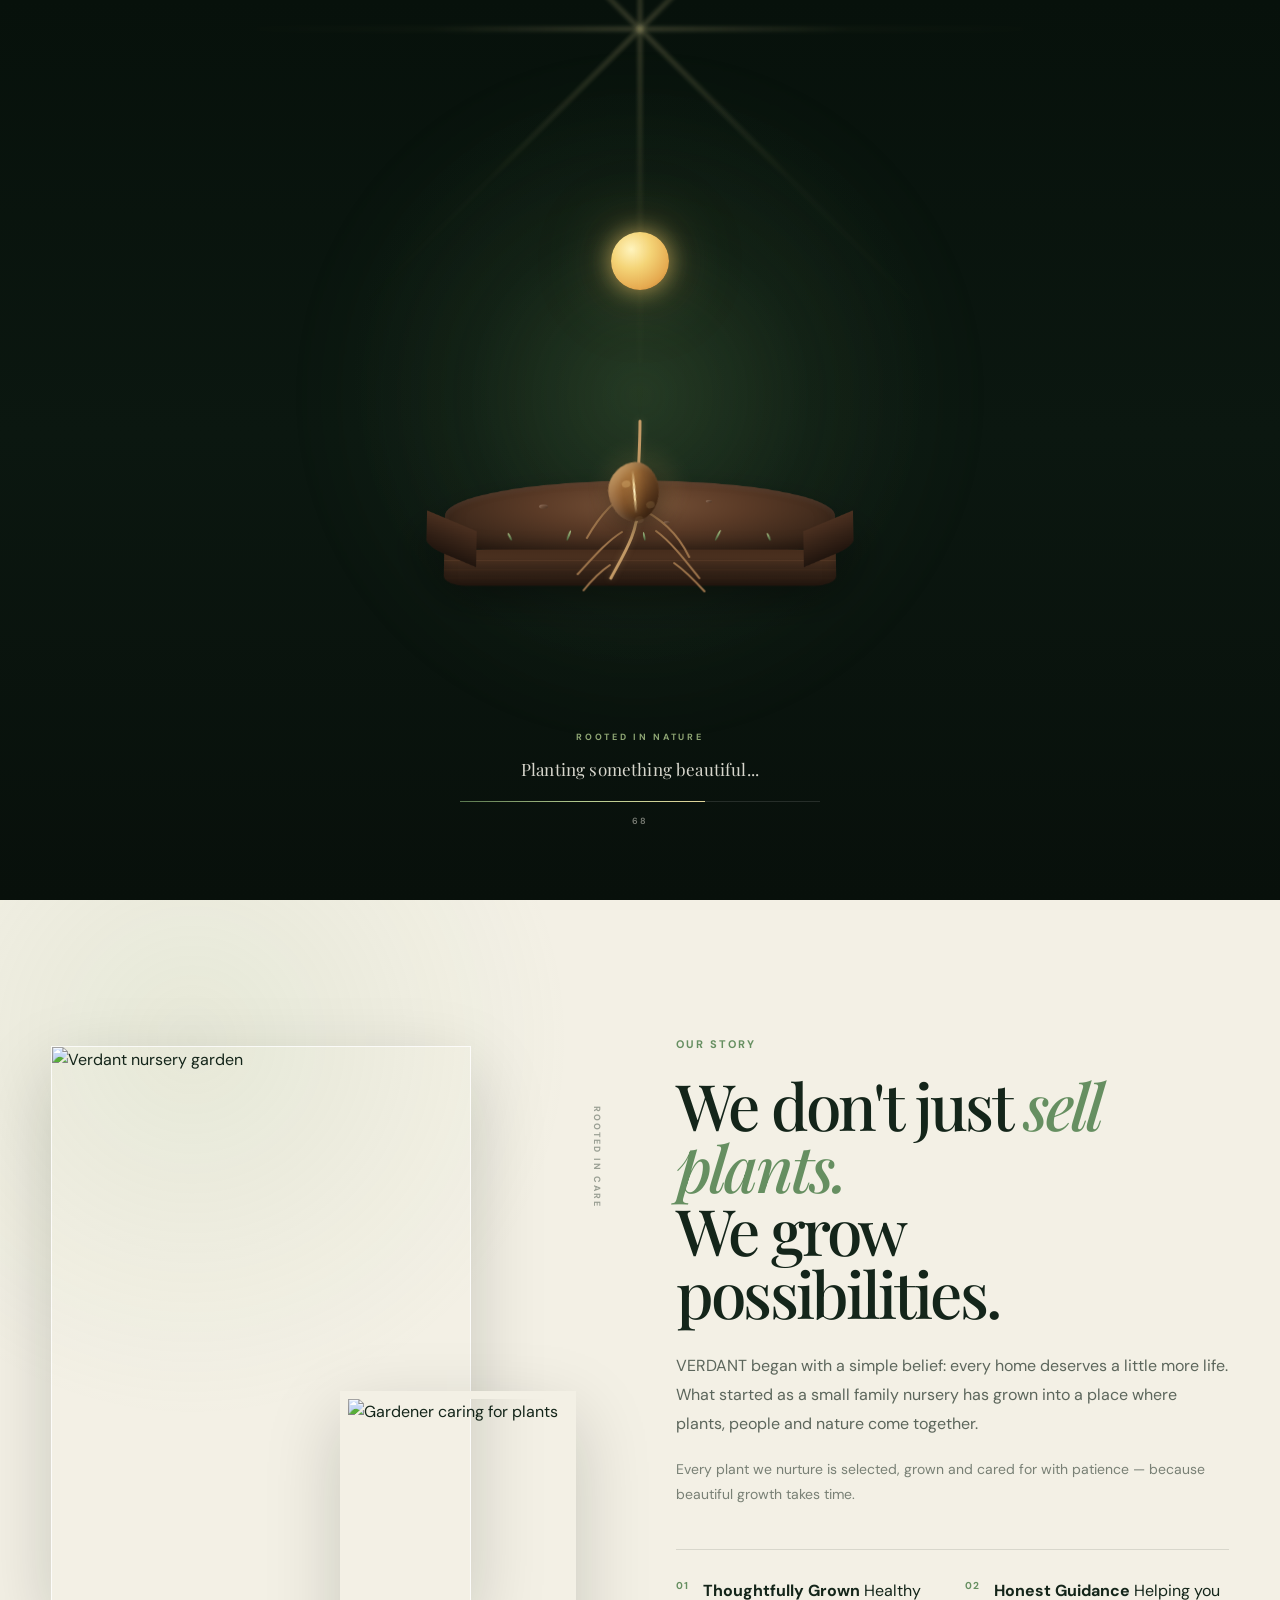
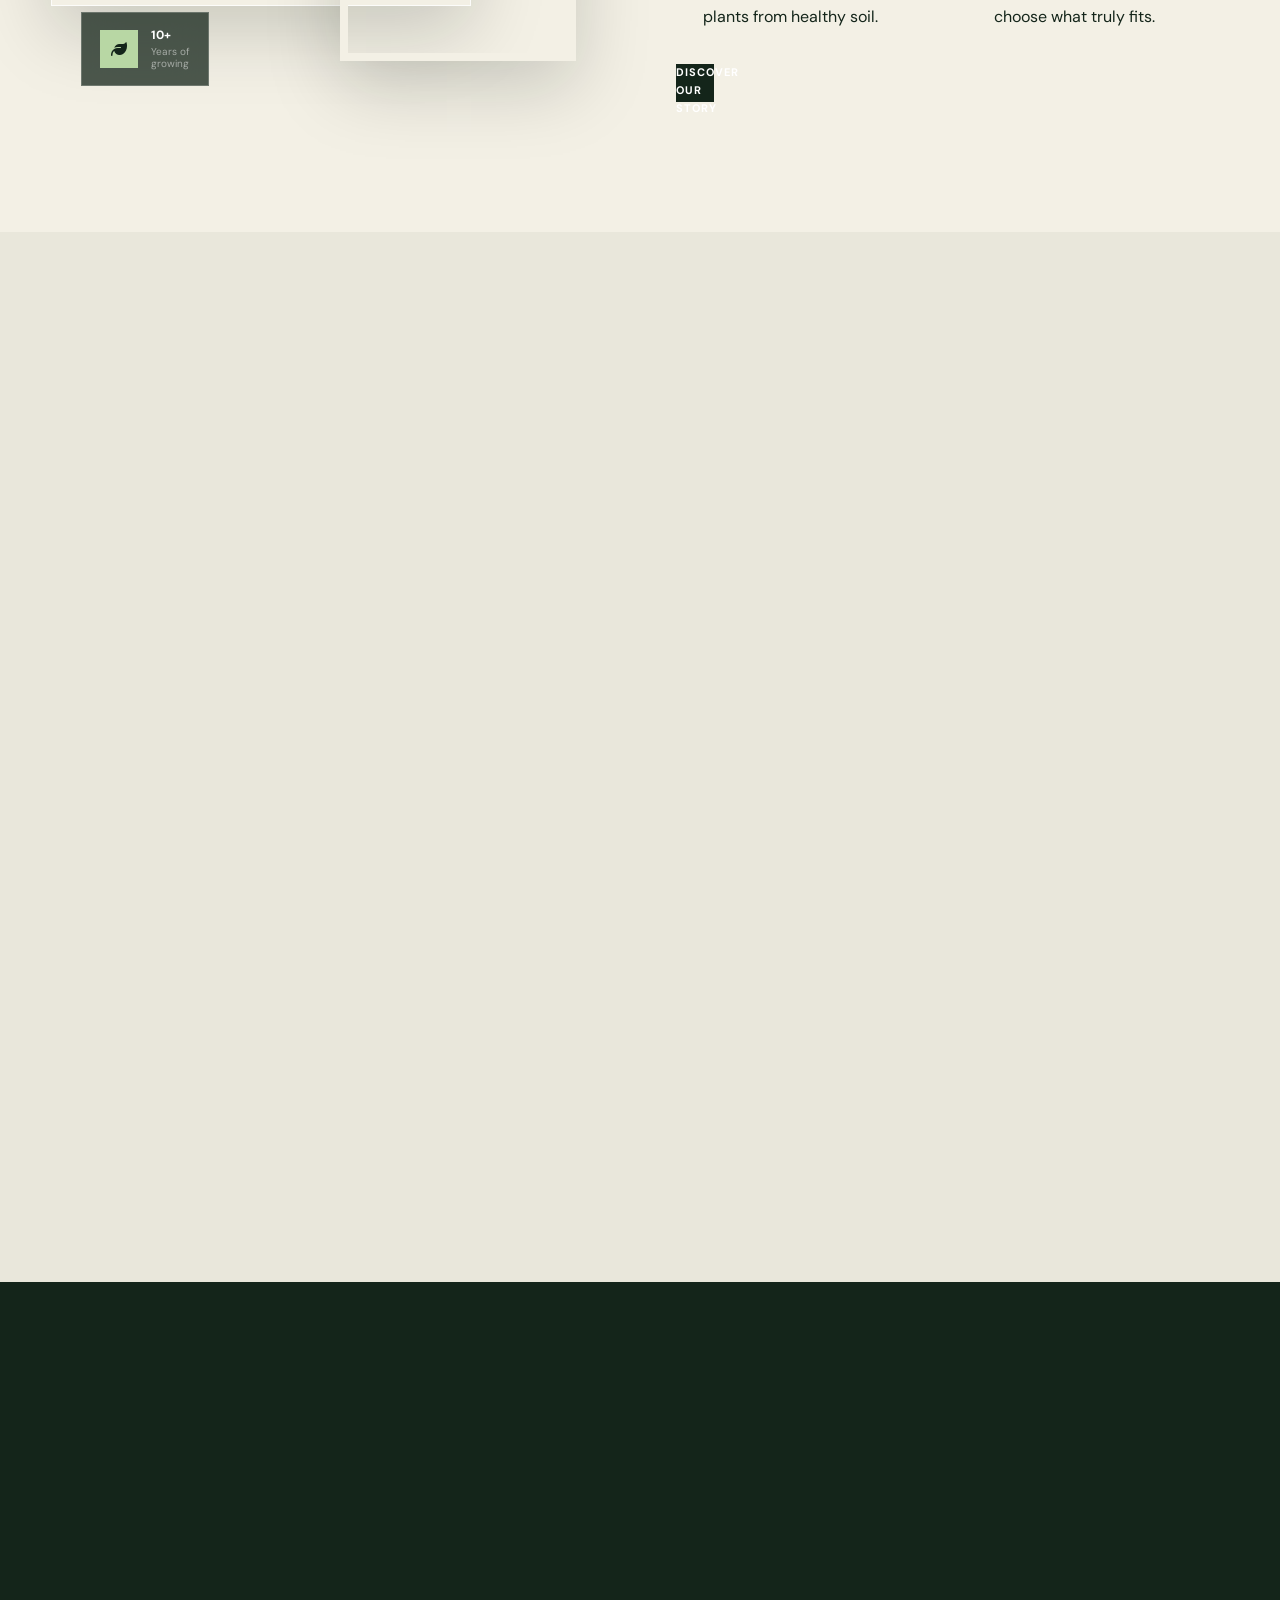
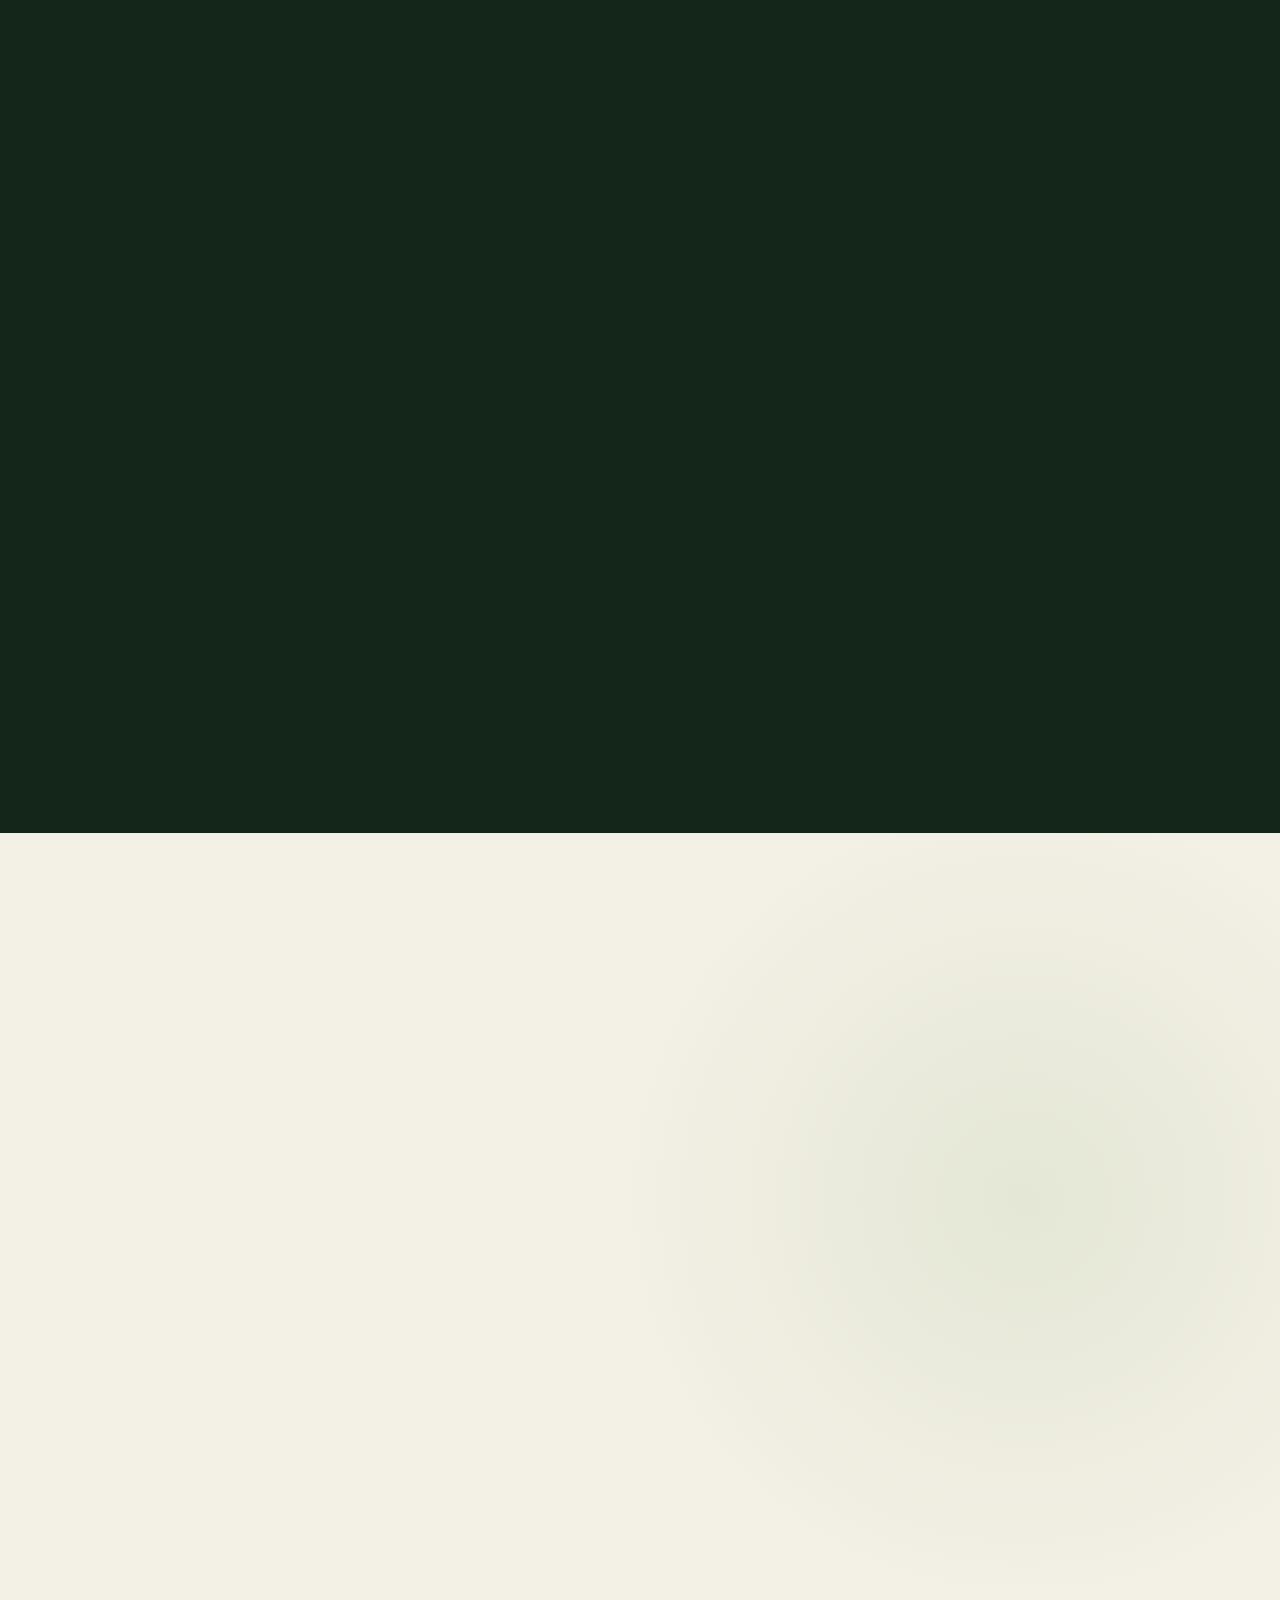
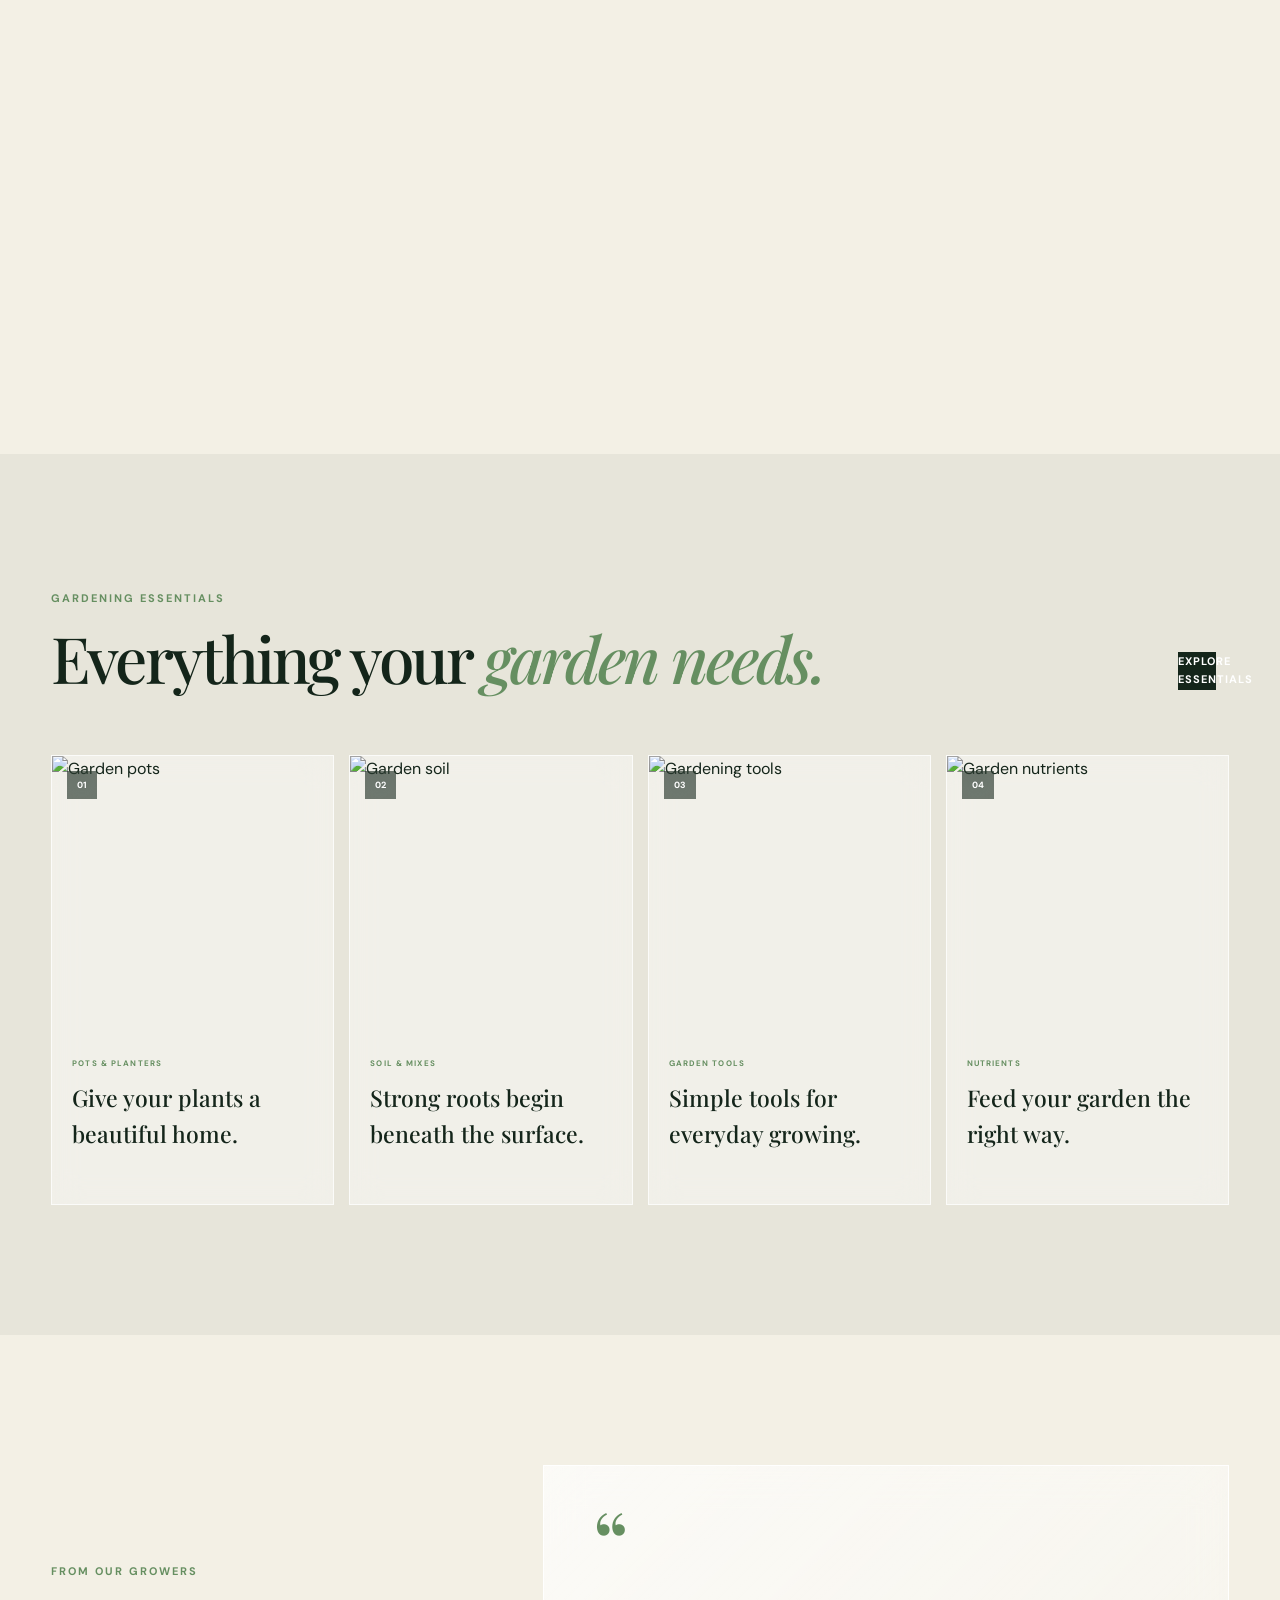
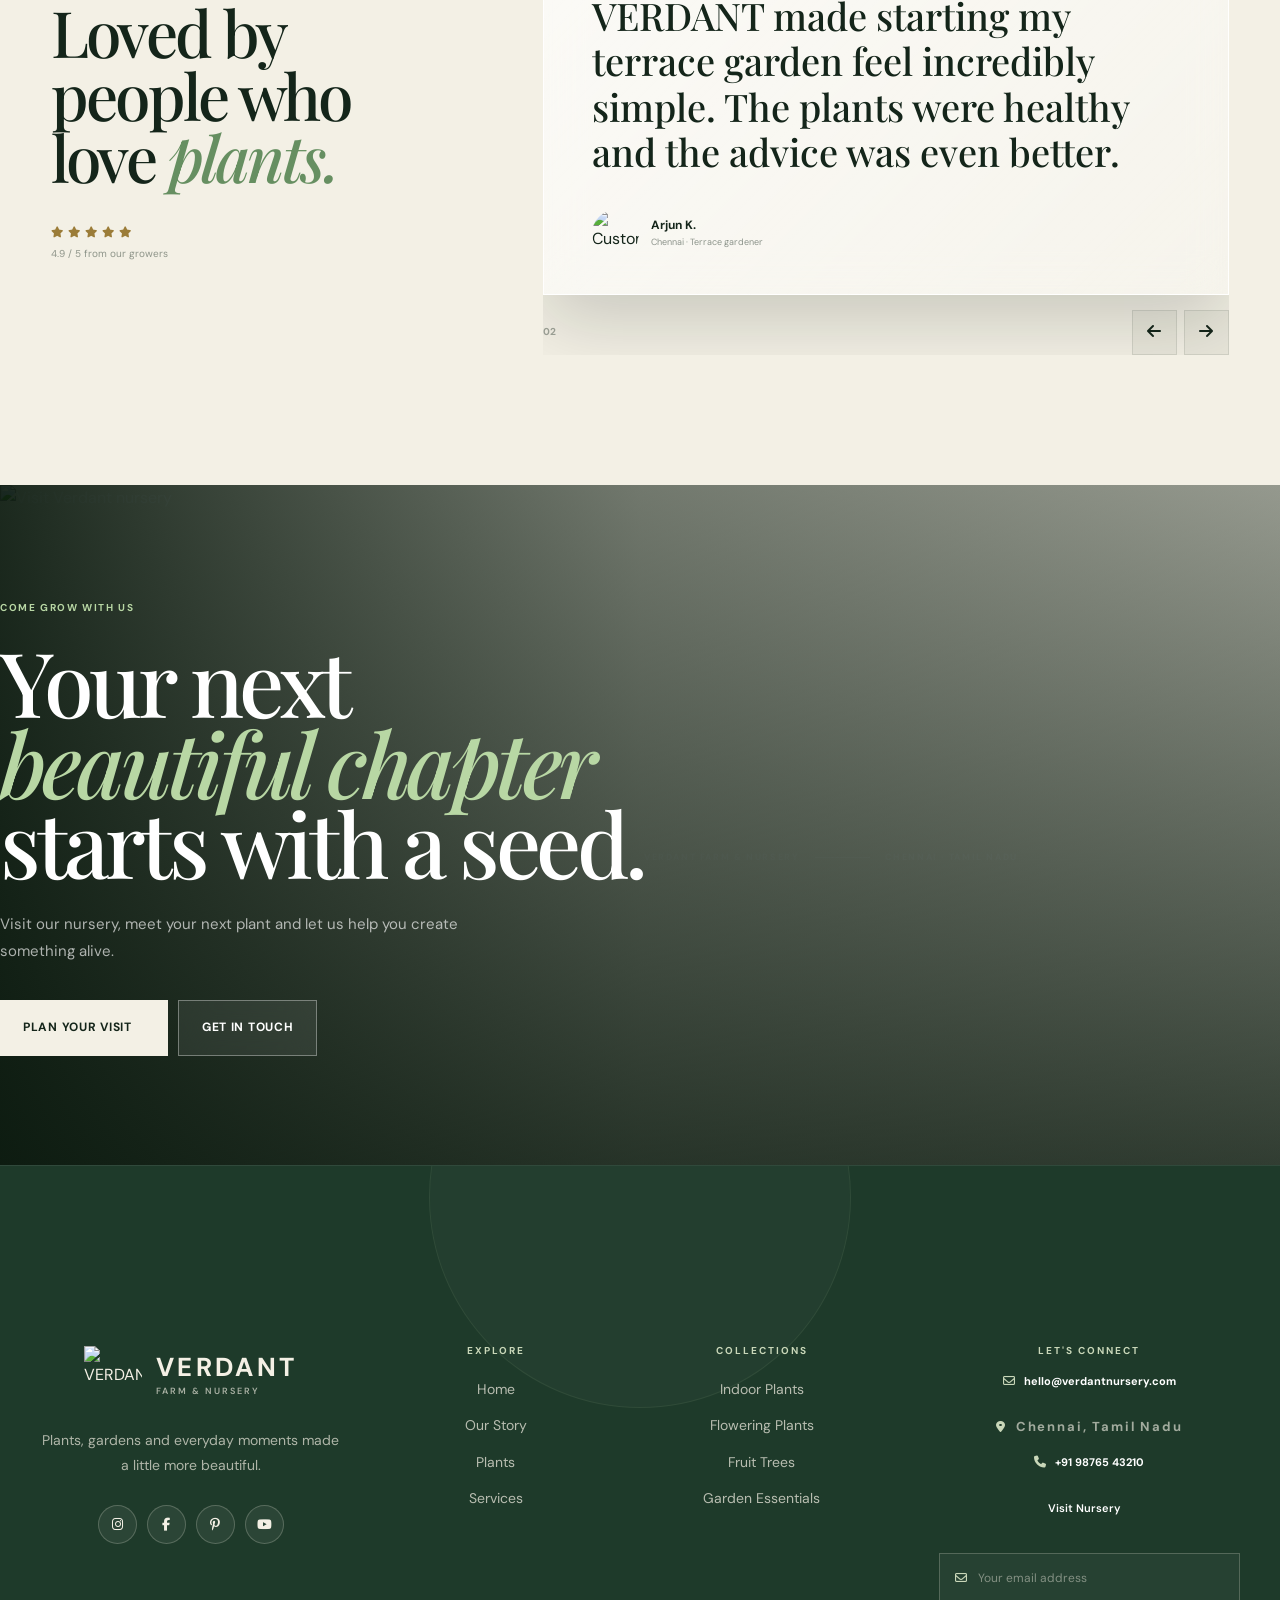
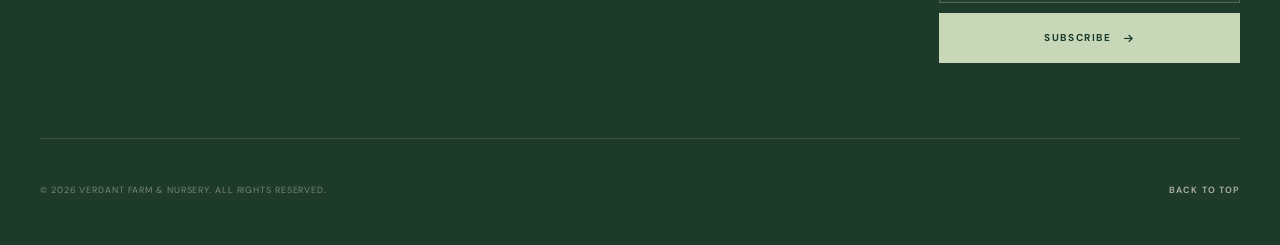
==== index.html @ 043a9ce6 "first commit" ====
<!DOCTYPE html>
<html lang="en">

<head>

    <meta charset="UTF-8">

    <meta
        name="viewport"
        content="width=device-width, initial-scale=1.0"
    >

    <meta
        name="description"
        content="Discover beautiful plants, fruit trees, flowering plants and gardening essentials at our premium farm nursery."
    >

    <meta
        name="theme-color"
        content="#14251a"
    >

    <title>VERDANT — Farm & Nursery | Grow Something Beautiful</title>


    <!-- =========================================================
         FONTS
    ========================================================== -->

    <link rel="preconnect" href="https://fonts.googleapis.com">

    <link
        rel="preconnect"
        href="https://fonts.gstatic.com"
        crossorigin
    >

    <link
        href="https://fonts.googleapis.com/css2?family=DM+Sans:wght@400;500;600;700&family=Playfair+Display:wght@500;600;700&display=swap"
        rel="stylesheet"
    >


    <!-- =========================================================
         FONT AWESOME
    ========================================================== -->

    <link
        rel="stylesheet"
        href="https://cdnjs.cloudflare.com/ajax/libs/font-awesome/6.7.2/css/all.min.css"
    >


    <!-- =========================================================
         CSS
    ========================================================== -->

    <link
        rel="stylesheet"
        href="css/preloader.css"
    >

    <link
        rel="stylesheet"
        href="css/style.css"
    >

    <link
        rel="stylesheet"
        href="css/responsive.css"
    >

</head>


<body>


    <!-- =========================================================
         SCROLL PROGRESS
    ========================================================== -->

    <div
        class="scroll-progress"
        id="scrollProgress"
    ></div>



    <!-- =========================================================
         VERDANT PRELOADER
         SEED → SUN → CRACK → ROOTS → PLANT → LEAVES → FADE
    ========================================================== -->

    <div
        class="farm-preloader"
        id="farmPreloader"
        aria-hidden="true"
    >

        <div
            class="preloader-scene"
            id="preloaderScene"
        >

            <div class="scene-glow"></div>


            <!-- SUN -->

            <div
                class="preloader-sun"
                id="preloaderSun"
            >

                <div class="sun-core"></div>

                <span class="sun-ray ray-01"></span>
                <span class="sun-ray ray-02"></span>
                <span class="sun-ray ray-03"></span>
                <span class="sun-ray ray-04"></span>
                <span class="sun-ray ray-05"></span>
                <span class="sun-ray ray-06"></span>
                <span class="sun-ray ray-07"></span>
                <span class="sun-ray ray-08"></span>

            </div>


            <!-- SOIL PARTICLES -->

            <div class="soil-particles">

                <span></span>
                <span></span>
                <span></span>
                <span></span>
                <span></span>
                <span></span>
                <span></span>
                <span></span>
                <span></span>
                <span></span>
                <span></span>
                <span></span>

            </div>


            <!-- SEED WORLD -->

            <div
                class="seed-world"
                id="seedWorld"
            >


                <!-- SOIL -->

                <div class="soil-platform">

                    <div class="soil-top">

                        <span class="soil-grass grass-01"></span>
                        <span class="soil-grass grass-02"></span>
                        <span class="soil-grass grass-03"></span>
                        <span class="soil-grass grass-04"></span>
                        <span class="soil-grass grass-05"></span>

                        <span class="soil-stone stone-01"></span>
                        <span class="soil-stone stone-02"></span>
                        <span class="soil-stone stone-03"></span>

                    </div>


                    <div class="soil-front">

                        <span class="soil-layer layer-one"></span>
                        <span class="soil-layer layer-two"></span>
                        <span class="soil-layer layer-three"></span>

                    </div>


                    <div class="soil-left"></div>

                    <div class="soil-right"></div>

                </div>



                <!-- ROOTS -->

                <div
                    class="preloader-roots"
                    id="preloaderRoots"
                >

                    <svg
                        viewBox="0 0 300 180"
                        preserveAspectRatio="none"
                    >

                        <path
                            class="root-main"
                            d="M150 0 C150 35 147 58 148 85 C148 112 135 132 121 158"
                        />

                        <path
                            class="root-branch root-branch-01"
                            d="M148 67 C125 78 110 95 97 118"
                        />

                        <path
                            class="root-branch root-branch-02"
                            d="M148 87 C170 98 187 112 199 137"
                        />

                        <path
                            class="root-branch root-branch-03"
                            d="M132 112 C116 122 102 139 88 154"
                        />

                        <path
                            class="root-branch root-branch-04"
                            d="M166 111 C181 122 194 139 209 158"
                        />

                        <path
                            class="root-branch root-branch-05"
                            d="M120 145 C111 151 102 160 94 170"
                        />

                        <path
                            class="root-branch root-branch-06"
                            d="M184 143 C194 150 204 160 214 171"
                        />

                    </svg>

                </div>



                <!-- SEED -->

                <div
                    class="seed-container"
                    id="seedContainer"
                >

                    <span class="seed-glow"></span>

                    <div class="seed">

                        <span class="seed-line"></span>

                        <span class="seed-detail"></span>

                    </div>

                </div>



                <!-- PLANT -->

                <div
                    class="preloader-plant"
                    id="preloaderPlant"
                >

                    <svg
                        viewBox="0 0 240 260"
                        preserveAspectRatio="xMidYMax meet"
                    >

                        <path
                            class="plant-stem"
                            d="M120 245 C118 205 119 165 120 128 C121 95 126 70 134 45"
                        />

                        <path
                            class="plant-leaf leaf-left"
                            d="M121 145 C88 139 58 119 45 88 C75 84 108 96 121 122 Z"
                        />

                        <path
                            class="plant-leaf leaf-right"
                            d="M120 118 C143 91 171 78 201 82 C191 110 163 128 121 137 Z"
                        />

                        <path
                            class="plant-leaf leaf-left-top"
                            d="M126 84 C101 70 84 48 82 23 C108 29 128 48 130 70 Z"
                        />

                        <path
                            class="plant-leaf leaf-right-top"
                            d="M130 73 C142 45 163 28 190 25 C188 52 168 73 134 86 Z"
                        />

                    </svg>

                </div>



                <!-- PARTICLES -->

                <div
                    class="seed-particles"
                    id="seedParticles"
                >

                    <span></span>
                    <span></span>
                    <span></span>
                    <span></span>
                    <span></span>
                    <span></span>

                </div>

            </div>



            <!-- LOADER TEXT -->

            <div class="loader-copy">

                <span class="loader-eyebrow">
                    ROOTED IN NATURE
                </span>

                <p>
                    Planting something beautiful...
                </p>

                <div class="loader-progress">

                    <span
                        class="loader-progress-bar"
                        id="loaderProgressBar"
                    ></span>

                </div>

                <span
                    class="loader-percentage"
                    id="loaderPercentage"
                >
                    00
                </span>

            </div>

        </div>

    </div>



    <!-- =========================================================
         HEADER
    ========================================================== -->

    <header
        class="site-header"
        id="siteHeader"
    >

        <div class="header-container">


            <!-- LOGO -->

            <a
                href="index.html"
                class="site-logo"
                aria-label="VERDANT Farm & Nursery"
            >

                <img
                    src="assets/logo.webp"
                    alt="VERDANT"
                >

                <div class="logo-copy">

                    <strong>
                        VERDANT
                    </strong>

                    <span>
                        FARM & NURSERY
                    </span>

                </div>

            </a>



            <!-- DESKTOP NAV -->

            <nav
                class="desktop-nav"
                aria-label="Main navigation"
            >

                <a
                    href="index.html"
                    class="nav-link active"
                >
                    Home
                </a>

                <a
                    href="about.html"
                    class="nav-link"
                >
                    Our Story
                </a>

                <a
                    href="plants.html"
                    class="nav-link"
                >
                    Plants
                </a>

                <a
                    href="services.html"
                    class="nav-link"
                >
                    Services
                </a>

                <a
                    href="contact.html"
                    class="nav-link"
                >
                    Contact
                </a>

            </nav>



            <!-- HEADER ACTIONS -->

            <div class="header-actions">


                <!-- LOGIN BUTTON -->

                <button
                    type="button"
                    class="header-login"
                    id="headerLoginButton"
                    aria-haspopup="dialog"
                    aria-controls="loginModal"
                >

                    <span>
                        Login
                    </span>

                    <i class="fa-solid fa-arrow-up-right"></i>

                </button>


                <!-- EXPLORE -->

                <a
                    href="404.html"
                    class="header-cta"
                >

                    <span>
                        Explore Nursery
                    </span>

                    <i class="fa-solid fa-arrow-up-right"></i>

                </a>


                <!-- MOBILE MENU -->

                <button
                    type="button"
                    class="menu-toggle"
                    id="menuToggle"
                    aria-label="Open menu"
                    aria-expanded="false"
                    aria-controls="mobileDrawer"
                >

                    <span></span>
                    <span></span>

                </button>

            </div>

        </div>

    </header>



    <!-- =========================================================
         MOBILE OVERLAY
    ========================================================== -->

    <div
        class="mobile-overlay"
        id="mobileOverlay"
        aria-hidden="true"
    ></div>



    <!-- =========================================================
         MOBILE DRAWER
    ========================================================== -->

    <aside
        class="mobile-drawer"
        id="mobileDrawer"
        aria-hidden="true"
    >

        <div class="drawer-top">

            <a
                href="index.html"
                class="drawer-logo"
            >

                <img
                    src="assets/logo.webp"
                    alt="VERDANT"
                >

                <div>

                    <strong>
                        VERDANT
                    </strong>

                    <span>
                        FARM & NURSERY
                    </span>

                </div>

            </a>


            <button
                type="button"
                class="drawer-close"
                id="drawerClose"
                aria-label="Close menu"
            >

                <i class="fa-solid fa-xmark"></i>

            </button>

        </div>



        <div class="drawer-intro">

            <span>
                GROW WITH US
            </span>

            <p>
                Discover plants that bring life,
                calm and beauty into your space.
            </p>

        </div>



        <nav
            class="drawer-nav"
            aria-label="Mobile navigation"
        >

            <a href="index.html "class="nav-link active">
                <span>01</span>
                <strong>Home</strong>
                <i class="fa-solid fa-arrow-up-right"></i>
            </a>

            <a href="about.html">
                <span>02</span>
                <strong>Our Story</strong>
                <i class="fa-solid fa-arrow-up-right"></i>
            </a>

            <a href="plants.html">
                <span>03</span>
                <strong>Plants</strong>
                <i class="fa-solid fa-arrow-up-right"></i>
            </a>

            <a href="services.html">
                <span>04</span>
                <strong>Services</strong>
                <i class="fa-solid fa-arrow-up-right"></i>
            </a>

            <a href="contact.html">
                <span>05</span>
                <strong>Contact</strong>
                <i class="fa-solid fa-arrow-up-right"></i>
            </a>

        </nav>



        <div class="drawer-bottom">

            <!-- MOBILE LOGIN -->

            <button
                type="button"
                class="drawer-login"
                id="drawerLoginButton"
            >

                <span>
                    Member Login
                </span>

                <i class="fa-solid fa-arrow-up-right"></i>

            </button>


            <a
                href="404.html"
                class="drawer-cta"
            >

                <span>
                    Discover More
                </span>

                <i class="fa-solid fa-arrow-up-right"></i>

            </a>


            <div class="drawer-socials">

                <a
                    href="404.html"
                    aria-label="Instagram"
                >
                    <i class="fa-brands fa-instagram"></i>
                </a>

                <a
                    href="404.html"
                    aria-label="Facebook"
                >
                    <i class="fa-brands fa-facebook-f"></i>
                </a>

                <a
                    href="404.html"
                    aria-label="Pinterest"
                >
                    <i class="fa-brands fa-pinterest-p"></i>
                </a>

            </div>

        </div>

    </aside>



    <!-- =========================================================
         MAIN
    ========================================================== -->

    <main>


        <!-- =====================================================
             HERO
        ====================================================== -->

       <!-- =========================================================
     VERDANT HERO
     3D GARDEN DOOR · SUNLIGHT · PNG PLANT SHOWCASE
========================================================= -->

<section class="hero-section" id="home">

    <!-- =====================================================
         3D GARDEN BACKGROUND
    ====================================================== -->

    <div class="hero-garden-scene">

        <!-- Atmospheric glow -->
        <div class="garden-atmosphere"></div>

        <!-- Ground -->
        <div class="garden-ground"></div>

        <!-- Back garden -->
        <div class="garden-background">
            <span class="garden-tree tree-left"></span>
            <span class="garden-tree tree-right"></span>

            <span class="garden-bush bush-one"></span>
            <span class="garden-bush bush-two"></span>
            <span class="garden-bush bush-three"></span>
        </div>


        <!-- =================================================
             3D DOOR
        ================================================== -->

        <div class="garden-door-frame">

            <div class="door-depth depth-one"></div>
            <div class="door-depth depth-two"></div>

            <!-- LEFT DOOR -->
            <div class="garden-door garden-door-left">

                <div class="door-wood-lines"></div>

                <div class="door-panel panel-top"></div>
                <div class="door-panel panel-middle"></div>
                <div class="door-panel panel-bottom"></div>

                <div class="door-handle"></div>

            </div>


            <!-- RIGHT DOOR -->
            <div class="garden-door garden-door-right">

                <div class="door-wood-lines"></div>

                <div class="door-panel panel-top"></div>
                <div class="door-panel panel-middle"></div>
                <div class="door-panel panel-bottom"></div>

            </div>


            <!-- OPENING -->
            <div class="garden-door-opening">

                <div class="sunlight-core"></div>

                <span class="sun-ray sun-ray-01"></span>
                <span class="sun-ray sun-ray-02"></span>
                <span class="sun-ray sun-ray-03"></span>
                <span class="sun-ray sun-ray-04"></span>
                <span class="sun-ray sun-ray-05"></span>
                <span class="sun-ray sun-ray-06"></span>

            </div>

        </div>


        <!-- =================================================
             FLOATING DUST / LIGHT PARTICLES
        ================================================== -->

        <div class="garden-particles">

            <span></span>
            <span></span>
            <span></span>
            <span></span>
            <span></span>
            <span></span>
            <span></span>
            <span></span>
            <span></span>
            <span></span>

        </div>

    </div>


    <!-- =====================================================
         HERO CONTENT
    ====================================================== -->

    <div class="hero-container">


        <!-- LEFT CONTENT -->

        <div class="hero-side-content hero-side-left">

            <span class="hero-mini-label">
                FARM GROWN · CHENNAI
            </span>

            <div class="hero-vertical-line"></div>

            <p>
                Thoughtfully grown plants
                for beautifully living spaces.
            </p>

        </div>



        <!-- =================================================
             CENTER PLANT
        ================================================== -->

        <div class="hero-plant-stage">

            <!-- Glow behind plant -->
            <div class="plant-light"></div>

            <!-- Shadow -->
            <div class="plant-shadow"></div>


            <!-- PLANT 01 -->

            <div
                class="hero-plant active"
                data-plant="0"
            >

                <img
                    src="assets/images/hero-plant-01.png"
                    alt="Verdant tropical plant"
                >

            </div>


            <!-- PLANT 02 -->

            <div
                class="hero-plant"
                data-plant="1"
            >

                <img
                    src="assets/images/hero-plant-02.png"
                    alt="Verdant flowering plant"
                >

            </div>


            <!-- PLANT 03 -->

            <div
                class="hero-plant"
                data-plant="2"
            >

                <img
                    src="assets/images/hero-plant-03.png"
                    alt="Verdant garden plant"
                >

            </div>


            <!-- PLANT INFO -->

            <div class="plant-info">

                <span
                    class="plant-number"
                    id="plantNumber"
                >
                    01
                </span>

                <div class="plant-info-line"></div>

                <span
                    class="plant-category"
                    id="plantCategory"
                >
                    TROPICAL
                </span>

            </div>

        </div>



        <!-- =================================================
             RIGHT CONTENT
        ================================================== -->

        <div class="hero-side-content hero-side-right">

            <span class="hero-eyebrow">

                <span class="eyebrow-dot"></span>

                PREMIUM FARM NURSERY

            </span>


            <h1 class="hero-title">

                Grow

                <span>
                    Something
                </span>

                <br>

                Beautiful.

            </h1>


            <p class="hero-description">

                From tiny seedlings to thriving gardens,
                discover thoughtfully grown plants and
                everything you need to make your space
                feel alive.

            </p>


            <div class="hero-actions">

                <a
                    href="404.html"
                    class="button-primary"
                >

                    <span>
                        Explore Our Plants
                    </span>

                    <i class="fa-solid fa-arrow-up-right"></i>

                </a>


                <a
                    href="#our-story"
                    class="button-secondary"
                >

                    <span>
                        Discover Verdant
                    </span>

                    <i class="fa-solid fa-arrow-down"></i>

                </a>

            </div>

        </div>

    </div>



    <!-- =====================================================
         PLANT SWITCHER
    ====================================================== -->

    <div class="hero-plant-controls">

        <button
            type="button"
            class="plant-control active"
            data-plant-control="0"
        >
            <span>01</span>
            Tropical
        </button>

        <button
            type="button"
            class="plant-control"
            data-plant-control="1"
        >
            <span>02</span>
            Flowering
        </button>

        <button
            type="button"
            class="plant-control"
            data-plant-control="2"
        >
            <span>03</span>
            Garden
        </button>

    </div>



    <!-- =====================================================
         BOTTOM
    ====================================================== -->

    <div class="hero-bottom">

        <span>
            CULTIVATING LIFE SINCE 2016
        </span>


        <a
            href="#our-story"
            class="hero-scroll"
        >

            <span>
                SCROLL TO GROW
            </span>

            <i class="fa-solid fa-arrow-down"></i>

        </a>

    </div>

</section>



        <!-- =====================================================
             OUR STORY
        ====================================================== -->

        <section
            class="story-section section-padding"
            id="our-story"
        >

            <div class="section-container">

                <div class="story-grid">

                    <div class="story-visual reveal-left">

                        <img
                            src="assets/images/nursery-story.webp"
                            alt="Verdant nursery garden"
                            class="story-image-main"
                        >

                        <img
                            src="assets/images/nursery-gardener.webp"
                            alt="Gardener caring for plants"
                            class="story-image-small"
                        >


                        <div class="story-experience">

                            <span class="experience-icon">
                                <i class="fa-solid fa-leaf"></i>
                            </span>

                            <div>

                                <strong>
                                    10+
                                </strong>

                                <span>
                                    Years of<br>
                                    growing
                                </span>

                            </div>

                        </div>


                        <span class="story-vertical-label">
                            ROOTED IN CARE
                        </span>

                    </div>



                    <div class="story-content reveal-right">

                        <span class="section-eyebrow">
                            OUR STORY
                        </span>

                        <h2 class="section-title">

                            We don't just
                            <em>sell plants.</em>

                            <br>

                            We grow
                            possibilities.

                        </h2>


                        <p class="section-description">

                            VERDANT began with a simple belief:
                            every home deserves a little more life.
                            What started as a small family nursery
                            has grown into a place where plants,
                            people and nature come together.

                        </p>


                        <p class="story-secondary">

                            Every plant we nurture is selected,
                            grown and cared for with patience —
                            because beautiful growth takes time.

                        </p>


                        <div class="story-values">

                            <div class="story-value">

                                <span class="value-number">
                                    01
                                </span>

                                <div>

                                    <strong>
                                        Thoughtfully Grown
                                    </strong>

                                    <span>
                                        Healthy plants from healthy soil.
                                    </span>

                                </div>

                            </div>


                            <div class="story-value">

                                <span class="value-number">
                                    02
                                </span>

                                <div>

                                    <strong>
                                        Honest Guidance
                                    </strong>

                                    <span>
                                        Helping you choose what truly fits.
                                    </span>

                                </div>

                            </div>

                        </div>


                        <a
                            href="404.html"
                            class="text-link"
                        >

                            <span>
                                Discover our story
                            </span>

                            <i class="fa-solid fa-arrow-up-right"></i>

                        </a>

                    </div>

                </div>

            </div>

        </section>



        <!-- =====================================================
             FEATURED PLANTS
        ====================================================== -->

        <section
            class="featured-section section-padding"
            id="featured-plants"
        >

            <div class="section-container">

                <div class="section-heading-row reveal">

                    <div>

                        <span class="section-eyebrow">
                            OUR COLLECTION
                        </span>

                        <h2 class="section-title">
                            Plants with
                            <em>personality.</em>
                        </h2>

                    </div>


                    <div class="plant-filters">

                        <button
                            type="button"
                            class="plant-filter active"
                            data-filter="all"
                        >
                            All Plants
                        </button>

                        <button
                            type="button"
                            class="plant-filter"
                            data-filter="indoor"
                        >
                            Indoor
                        </button>

                        <button
                            type="button"
                            class="plant-filter"
                            data-filter="flowering"
                        >
                            Flowering
                        </button>

                        <button
                            type="button"
                            class="plant-filter"
                            data-filter="fruit"
                        >
                            Fruit
                        </button>

                    </div>

                </div>


                <div class="plant-grid">


                    <article
                        class="plant-card reveal"
                        data-category="indoor"
                    >

                        <div class="plant-image">

                            <img
                                src="assets/images/plant-monstera.webp"
                                alt="Monstera plant"
                            >

                            <span class="plant-number">
                                01
                            </span>

                            <a
                                href="404.html"
                                class="plant-image-arrow"
                            >
                                <i class="fa-solid fa-arrow-up-right"></i>
                            </a>

                        </div>


                        <div class="plant-details">

                            <span class="plant-category-label">
                                INDOOR
                            </span>

                            <div class="plant-title-row">

                                <h3>
                                    Monstera
                                </h3>

                                <span class="plant-symbol">
                                    ●
                                </span>

                            </div>

                            <a
                                href="404.html"
                                class="plant-explore"
                            >
                                Explore
                            </a>

                        </div>

                    </article>



                    <article
                        class="plant-card reveal"
                        data-category="indoor"
                    >

                        <div class="plant-image">

                            <img
                                src="assets/images/plant-areca.webp"
                                alt="Areca palm"
                            >

                            <span class="plant-number">
                                02
                            </span>

                            <a
                                href="404.html"
                                class="plant-image-arrow"
                            >
                                <i class="fa-solid fa-arrow-up-right"></i>
                            </a>

                        </div>


                        <div class="plant-details">

                            <span class="plant-category-label">
                                INDOOR
                            </span>

                            <div class="plant-title-row">

                                <h3>
                                    Areca Palm
                                </h3>

                                <span class="plant-symbol">
                                    ●
                                </span>

                            </div>

                            <a
                                href="404.html"
                                class="plant-explore"
                            >
                                Explore
                            </a>

                        </div>

                    </article>



                    <article
                        class="plant-card reveal"
                        data-category="flowering"
                    >

                        <div class="plant-image">

                            <img
                                src="assets/images/plant-flowering.webp"
                                alt="Flowering plant"
                            >

                            <span class="plant-number">
                                03
                            </span>

                            <a
                                href="404.html"
                                class="plant-image-arrow"
                            >
                                <i class="fa-solid fa-arrow-up-right"></i>
                            </a>

                        </div>


                        <div class="plant-details">

                            <span class="plant-category-label">
                                FLOWERING
                            </span>

                            <div class="plant-title-row">

                                <h3>
                                    Garden Blooms
                                </h3>

                                <span class="plant-symbol">
                                    ●
                                </span>

                            </div>

                            <a
                                href="404.html"
                                class="plant-explore"
                            >
                                Explore
                            </a>

                        </div>

                    </article>



                    <article
                        class="plant-card reveal"
                        data-category="fruit"
                    >

                        <div class="plant-image">

                            <img
                                src="assets/images/plant-fruit-tree.webp"
                                alt="Fruit tree"
                            >

                            <span class="plant-number">
                                04
                            </span>

                            <a
                                href="404.html"
                                class="plant-image-arrow"
                            >
                                <i class="fa-solid fa-arrow-up-right"></i>
                            </a>

                        </div>


                        <div class="plant-details">

                            <span class="plant-category-label">
                                FRUIT
                            </span>

                            <div class="plant-title-row">

                                <h3>
                                    Fruit Trees
                                </h3>

                                <span class="plant-symbol">
                                    ●
                                </span>

                            </div>

                            <a
                                href="404.html"
                                class="plant-explore"
                            >
                                Explore
                            </a>

                        </div>

                    </article>

                </div>


                <div class="plant-bottom-note reveal">

                    <span>
                        MANY MORE VARIETIES IN OUR NURSERY
                    </span>

                    <a href="404.html">
                        View complete collection
                        <i class="fa-solid fa-arrow-up-right"></i>
                    </a>

                </div>

            </div>

        </section>



        <!-- =====================================================
             CATEGORIES
        ====================================================== -->

        <section class="categories-section section-padding">

            <div class="section-container">

                <div class="categories-heading reveal">

                    <span class="section-eyebrow">
                        FIND YOUR GREEN
                    </span>

                    <h2 class="section-title">
                        Something for
                        <em>every space.</em>
                    </h2>

                </div>


                <div class="category-grid">


                    <a
                        href="404.html"
                        class="category-card category-large reveal"
                    >

                        <img
                            src="assets/images/category-indoor.webp"
                            alt="Indoor plants"
                        >

                        <div class="category-overlay"></div>

                        <span class="category-index">
                            01
                        </span>

                        <div class="category-content">

                            <span>
                                LOW LIGHT · EASY CARE
                            </span>

                            <h3>
                                Indoor
                            </h3>

                            <i class="fa-solid fa-arrow-up-right"></i>

                        </div>

                    </a>


                    <a
                        href="404.html"
                        class="category-card reveal"
                    >

                        <img
                            src="assets/images/category-flowering.webp"
                            alt="Flowering plants"
                        >

                        <div class="category-overlay"></div>

                        <span class="category-index">
                            02
                        </span>

                        <div class="category-content">

                            <span>
                                COLOUR · BLOOM
                            </span>

                            <h3>
                                Flowering
                            </h3>

                            <i class="fa-solid fa-arrow-up-right"></i>

                        </div>

                    </a>


                    <a
                        href="404.html"
                        class="category-card reveal"
                    >

                        <img
                            src="assets/images/category-fruit.webp"
                            alt="Fruit plants"
                        >

                        <div class="category-overlay"></div>

                        <span class="category-index">
                            03
                        </span>

                        <div class="category-content">

                            <span>
                                GROW · HARVEST
                            </span>

                            <h3>
                                Fruit
                            </h3>

                            <i class="fa-solid fa-arrow-up-right"></i>

                        </div>

                    </a>


                    <a
                        href="404.html"
                        class="category-card category-wide reveal"
                    >

                        <img
                            src="assets/images/category-outdoor.webp"
                            alt="Outdoor garden plants"
                        >

                        <div class="category-overlay"></div>

                        <span class="category-index">
                            04
                        </span>

                        <div class="category-content">

                            <span>
                                GARDENS · TERRACES
                            </span>

                            <h3>
                                Outdoor
                            </h3>

                            <i class="fa-solid fa-arrow-up-right"></i>

                        </div>

                    </a>

                </div>

            </div>

        </section>



        <!-- =====================================================
             WHY VERDANT
        ====================================================== -->

        <section
            class="benefits-section section-padding"
            id="services"
        >

            <div class="section-container">

                <div class="benefits-layout">


                    <div class="benefits-content reveal-left">

                        <span class="section-eyebrow">
                            WHY VERDANT
                        </span>

                        <h2 class="section-title">

                            Better plants.
                            <br>

                            <em>Better beginnings.</em>

                        </h2>

                        <p class="section-description">

                            We believe healthy plants begin long
                            before they reach your home. That's why
                            we focus on soil, care, timing and
                            thoughtful growing from the ground up.

                        </p>


                        <div class="benefit-list">

                            <div class="benefit-item">

                                <span class="benefit-icon">
                                    <i class="fa-solid fa-seedling"></i>
                                </span>

                                <div>

                                    <strong>
                                        Nursery-Grown Quality
                                    </strong>

                                    <span>
                                        Plants nurtured in the right
                                        environment from the beginning.
                                    </span>

                                </div>

                            </div>


                            <div class="benefit-item">

                                <span class="benefit-icon">
                                    <i class="fa-solid fa-droplet"></i>
                                </span>

                                <div>

                                    <strong>
                                        Expert Plant Care
                                    </strong>

                                    <span>
                                        Practical guidance for watering,
                                        sunlight and everyday care.
                                    </span>

                                </div>

                            </div>


                            <div class="benefit-item">

                                <span class="benefit-icon">
                                    <i class="fa-solid fa-leaf"></i>
                                </span>

                                <div>

                                    <strong>
                                        Sustainable Growing
                                    </strong>

                                    <span>
                                        Better choices for plants,
                                        people and the planet.
                                    </span>

                                </div>

                            </div>

                        </div>


                        <a
                            href="404.html"
                            class="button-dark"
                        >

                            <span>
                                Visit Our Nursery
                            </span>

                            <i class="fa-solid fa-arrow-up-right"></i>

                        </a>

                    </div>


                    <div class="benefits-visual reveal-right">

                        <img
                            src="assets/images/plant-care.webp"
                            alt="Plant care"
                            class="benefits-main-image"
                        >

                        <img
                            src="assets/images/seedling-care.webp"
                            alt="Seedling care"
                            class="benefits-detail-image"
                        >


                        <div class="benefits-note">

                            <span class="note-leaf">
                                <i class="fa-solid fa-leaf"></i>
                            </span>

                            <div>

                                <strong>
                                    Grown with patience.
                                </strong>

                                <span>
                                    Every leaf has a story.
                                </span>

                            </div>

                        </div>

                    </div>

                </div>


                <div class="stats-grid reveal">


                    <div class="stat-item">

                        <span class="stat-icon">
                            <i class="fa-solid fa-seedling"></i>
                        </span>

                        <strong>
                            <span
                                class="counter"
                                data-count="250"
                            >
                                0
                            </span>+
                        </strong>

                        <span>
                            Plant varieties
                        </span>

                    </div>


                    <div class="stat-item">

                        <span class="stat-icon">
                            <i class="fa-solid fa-tree"></i>
                        </span>

                        <strong>
                            <span
                                class="counter"
                                data-count="10"
                            >
                                0
                            </span>+
                        </strong>

                        <span>
                            Years growing
                        </span>

                    </div>


                    <div class="stat-item">

                        <span class="stat-icon">
                            <i class="fa-solid fa-face-smile"></i>
                        </span>

                        <strong>
                            <span
                                class="counter"
                                data-count="2500"
                            >
                                0
                            </span>+
                        </strong>

                        <span>
                            Happy growers
                        </span>

                    </div>


                    <div class="stat-item">

                        <span class="stat-icon">
                            <i class="fa-solid fa-location-dot"></i>
                        </span>

                        <strong>
                            Chennai
                        </strong>

                        <span>
                            Tamil Nadu
                        </span>

                    </div>

                </div>

            </div>

        </section>



        <!-- =====================================================
             GARDENING ESSENTIALS
        ====================================================== -->

        <section class="essentials-section section-padding">

            <div class="section-container">

                <div class="essentials-header reveal">

                    <div>

                        <span class="section-eyebrow">
                            GARDENING ESSENTIALS
                        </span>

                        <h2 class="section-title">
                            Everything your
                            <em>garden needs.</em>
                        </h2>

                    </div>


                    <a
                        href="404.html"
                        class="text-link"
                    >

                        <span>
                            Explore essentials
                        </span>

                        <i class="fa-solid fa-arrow-up-right"></i>

                    </a>

                </div>


                <div class="essentials-grid">


                    <a
                        href="404.html"
                        class="essential-card reveal"
                    >

                        <div class="essential-image">

                            <img
                                src="assets/images/garden-pots.webp"
                                alt="Garden pots"
                            >

                            <span class="essential-number">
                                01
                            </span>

                        </div>

                        <div class="essential-content">

                            <span>
                                POTS & PLANTERS
                            </span>

                            <h3>
                                Give your plants
                                a beautiful home.
                            </h3>

                            <i class="fa-solid fa-arrow-up-right"></i>

                        </div>

                    </a>


                    <a
                        href="404.html"
                        class="essential-card reveal"
                    >

                        <div class="essential-image">

                            <img
                                src="assets/images/garden-soil.webp"
                                alt="Garden soil"
                            >

                            <span class="essential-number">
                                02
                            </span>

                        </div>

                        <div class="essential-content">

                            <span>
                                SOIL & MIXES
                            </span>

                            <h3>
                                Strong roots begin
                                beneath the surface.
                            </h3>

                            <i class="fa-solid fa-arrow-up-right"></i>

                        </div>

                    </a>


                    <a
                        href="404.html"
                        class="essential-card reveal"
                    >

                        <div class="essential-image">

                            <img
                                src="assets/images/garden-tools.webp"
                                alt="Gardening tools"
                            >

                            <span class="essential-number">
                                03
                            </span>

                        </div>

                        <div class="essential-content">

                            <span>
                                GARDEN TOOLS
                            </span>

                            <h3>
                                Simple tools for
                                everyday growing.
                            </h3>

                            <i class="fa-solid fa-arrow-up-right"></i>

                        </div>

                    </a>


                    <a
                        href="404.html"
                        class="essential-card reveal"
                    >

                        <div class="essential-image">

                            <img
                                src="assets/images/garden-nutrients.webp"
                                alt="Garden nutrients"
                            >

                            <span class="essential-number">
                                04
                            </span>

                        </div>

                        <div class="essential-content">

                            <span>
                                NUTRIENTS
                            </span>

                            <h3>
                                Feed your garden
                                the right way.
                            </h3>

                            <i class="fa-solid fa-arrow-up-right"></i>

                        </div>

                    </a>

                </div>

            </div>

        </section>



        <!-- =====================================================
             TESTIMONIALS
        ====================================================== -->

        <section class="testimonials-section section-padding">

            <div class="section-container">

                <div class="testimonial-layout">


                    <div class="testimonial-intro reveal-left">

                        <span class="section-eyebrow">
                            FROM OUR GROWERS
                        </span>

                        <h2 class="section-title">

                            Loved by people
                            who love
                            <em>plants.</em>

                        </h2>


                        <div class="testimonial-rating">

                            <div class="rating-stars">

                                <i class="fa-solid fa-star"></i>
                                <i class="fa-solid fa-star"></i>
                                <i class="fa-solid fa-star"></i>
                                <i class="fa-solid fa-star"></i>
                                <i class="fa-solid fa-star"></i>

                            </div>

                            <span>
                                4.9 / 5 from our growers
                            </span>

                        </div>

                    </div>


                    <div
                        class="testimonial-slider reveal-right"
                        id="testimonialSlider"
                    >

                        <div
                            class="testimonial-track"
                            id="testimonialTrack"
                        >


                            <article class="testimonial-slide active">

                                <span class="quote-mark">
                                    “
                                </span>

                                <blockquote>

                                    The team helped me choose
                                    plants for my apartment based
                                    on actual sunlight. Everything
                                    is still thriving months later.

                                </blockquote>


                                <div class="testimonial-person">

                                    <img
                                        src="assets/images/review-customer-01.webp"
                                        alt="Customer review"
                                    >

                                    <div>

                                        <strong>
                                            Priya S.
                                        </strong>

                                        <span>
                                            Chennai · Indoor plant lover
                                        </span>

                                    </div>

                                </div>

                            </article>


                            <article class="testimonial-slide">

                                <span class="quote-mark">
                                    “
                                </span>

                                <blockquote>

                                    VERDANT made starting my
                                    terrace garden feel incredibly
                                    simple. The plants were healthy
                                    and the advice was even better.

                                </blockquote>


                                <div class="testimonial-person">

                                    <img
                                        src="assets/images/review-customer-02.webp"
                                        alt="Customer review"
                                    >

                                    <div>

                                        <strong>
                                            Arjun K.
                                        </strong>

                                        <span>
                                            Chennai · Terrace gardener
                                        </span>

                                    </div>

                                </div>

                            </article>


                            <article class="testimonial-slide">

                                <span class="quote-mark">
                                    “
                                </span>

                                <blockquote>

                                    I came looking for one fruit
                                    tree and left with a completely
                                    new garden plan. The quality is
                                    genuinely impressive.

                                </blockquote>


                                <div class="testimonial-person">

                                    <img
                                        src="assets/images/review-customer-03.webp"
                                        alt="Customer review"
                                    >

                                    <div>

                                        <strong>
                                            Meena R.
                                        </strong>

                                        <span>
                                            Chennai · Home gardener
                                        </span>

                                    </div>

                                </div>

                            </article>

                        </div>


                        <div class="testimonial-controls">

                            <span
                                class="testimonial-counter"
                                id="testimonialCurrent"
                            >
                                01 / 03
                            </span>


                            <div class="testimonial-buttons">

                                <button
                                    type="button"
                                    id="testimonialPrev"
                                >
                                    <i class="fa-solid fa-arrow-left"></i>
                                </button>

                                <button
                                    type="button"
                                    id="testimonialNext"
                                >
                                    <i class="fa-solid fa-arrow-right"></i>
                                </button>

                            </div>

                        </div>

                    </div>

                </div>

            </div>

        </section>



        <!-- =====================================================
             FINAL CTA
        ====================================================== -->

        <section
            class="final-cta-section"
            id="contact"
        >

            <div class="cta-image">

                <img
                    src="assets/images/nursery-visit.webp"
                    alt="Visit Verdant nursery"
                >

                <div class="cta-overlay"></div>

            </div>


            <div class="cta-content reveal">

                <span class="cta-eyebrow">
                    COME GROW WITH US
                </span>

                <h2>

                    Your next
                    <br>

                    <em>beautiful chapter</em>

                    <br>

                    starts with a seed.

                </h2>


                <p>

                    Visit our nursery, meet your next plant
                    and let us help you create something alive.

                </p>


                <div class="cta-actions">

                    <a
                        href="404.html"
                        class="button-light"
                    >

                        <span>
                            Plan Your Visit
                        </span>

                        <i class="fa-solid fa-arrow-up-right"></i>

                    </a>


                    <a
                        href="404.html"
                        class="button-outline-light"
                    >

                        <span>
                            Get in Touch
                        </span>

                    </a>

                </div>

            </div>


            <div class="cta-bottom-note">

                <span>
                    VERDANT FARM & NURSERY
                </span>

                <span class="cta-bottom-line"></span>

                <span>
                    CHENNAI · TAMIL NADU
                </span>

            </div>

        </section>

    </main>


<footer class="site-footer">

    <div class="footer-top">


        <!-- =====================================================
             FOOTER BRAND
        ====================================================== -->

        <div class="footer-brand">

            <a
                href="index.html"
                class="footer-logo"
            >

                <img
                    src="assets/logo.webp"
                    alt="VERDANT"
                >

                <div>

                    <strong>
                        VERDANT
                    </strong>

                    <span>
                        FARM & NURSERY
                    </span>

                </div>

            </a>


            <p class="footer-description">

                Plants, gardens and everyday moments
                made a little more beautiful.

            </p>


            <!-- SOCIAL MEDIA -->

            <div class="footer-socials">

                <a
                    href="404.html"
                    aria-label="Instagram"
                >
                    <i class="fa-brands fa-instagram"></i>
                </a>

                <a
                    href="404.html"
                    aria-label="Facebook"
                >
                    <i class="fa-brands fa-facebook-f"></i>
                </a>

                <a
                    href="404.html"
                    aria-label="Pinterest"
                >
                    <i class="fa-brands fa-pinterest-p"></i>
                </a>

                <a
                    href="404.html"
                    aria-label="YouTube"
                >
                    <i class="fa-brands fa-youtube"></i>
                </a>

            </div>

        </div>



        <!-- =====================================================
             EXPLORE
        ====================================================== -->

        <div class="footer-column">

            <span class="footer-heading">
                EXPLORE
            </span>

            <div class="footer-links">

                <a href="#home">
                    Home
                </a>

                <a href="#our-story">
                    Our Story
                </a>

                <a href="#featured-plants">
                    Plants
                </a>

                <a href="#services">
                    Services
                </a>

            </div>

        </div>



        <!-- =====================================================
             COLLECTIONS
        ====================================================== -->

        <div class="footer-column">

            <span class="footer-heading">
                COLLECTIONS
            </span>

            <div class="footer-links">

                <a href="404.html">
                    Indoor Plants
                </a>

                <a href="404.html">
                    Flowering Plants
                </a>

                <a href="404.html">
                    Fruit Trees
                </a>

                <a href="404.html">
                    Garden Essentials
                </a>

            </div>

        </div>



        <!-- =====================================================
             LET'S CONNECT
        ====================================================== -->

        <div class="footer-column footer-contact">

            <span class="footer-heading">
                LET'S CONNECT
            </span>


            <!-- EMAIL -->

            <a
                href="mailto:hello@verdantnursery.com"
                class="footer-contact-link"
            >

                <i class="fa-regular fa-envelope"></i>

                <span>
                    hello@verdantnursery.com
                </span>

            </a>


            <!-- LOCATION -->

            <span class="footer-note">

                <i class="fa-solid fa-location-dot"></i>

                <span>
                    Chennai, Tamil Nadu
                </span>

            </span>


            <!-- PHONE -->

            <a
                href="tel:+919876543210"
                class="footer-contact-link"
            >

                <i class="fa-solid fa-phone"></i>

                <span>
                    +91 98765 43210
                </span>

            </a>


            <!-- VISIT NURSERY -->

            <a
                href="404.html"
                class="footer-contact-link visit-link"
            >

                Visit Nursery

                <i class="fa-solid fa-arrow-up-right"></i>

            </a>


            <!-- =================================================
                 EMAIL SUBSCRIBE
            ================================================== -->

            <form
                class="footer-subscribe"
                action="404.html"
                method="get"
            >

                <div class="subscribe-input">

                    <i class="fa-regular fa-envelope"></i>

                    <input
                        type="email"
                        name="email"
                        placeholder="Your email address"
                        aria-label="Your email address"
                        required
                    >

                </div>


                <button
                    type="submit"
                    class="subscribe-button"
                >

                    SUBSCRIBE

                    <i class="fa-solid fa-arrow-right"></i>

                </button>

            </form>

        </div>

    </div>



    <!-- =====================================================
         FOOTER BOTTOM
    ====================================================== -->

    <div class="footer-bottom">

        <span>

            © <span id="currentYear"></span>

            VERDANT FARM & NURSERY.

            ALL RIGHTS RESERVED.

        </span>


        <button
            type="button"
            class="back-to-top"
            id="backToTop"
        >

            <span>
                BACK TO TOP
            </span>

            <span class="back-top-button">

                <i class="fa-solid fa-arrow-up"></i>

            </span>

        </button>

    </div>

</footer>

    <!-- =========================================================
         VERDANT LOGIN MODAL
    ========================================================== -->

    <div
        class="modal-overlay"
        id="loginModal"
        aria-hidden="true"
    >

        <div
            class="login-modal"
            role="dialog"
            aria-modal="true"
            aria-labelledby="loginTitle"
        >


            <!-- CLOSE -->

            <button
                type="button"
                class="modal-close"
                id="loginModalClose"
                aria-label="Close login"
            >
                ×
            </button>



            <!-- =================================================
                 LOGIN VISUAL
            ================================================== -->

            <div class="login-visual">

                <img
                    src="assets/images/nursery-hero.webp"
                    alt="Verdant nursery experience"
                >

                <div class="login-visual-overlay"></div>


                <div class="login-visual-content">

                    <span>
                        VERDANT FARM & NURSERY
                    </span>

                    <h3>

                        Your next
                        <br>
                        beautiful
                        <br>
                        beginning
                        <br>
                        starts here.

                    </h3>


                    <div class="login-event-badge">

                        <span class="live-dot"></span>

                        <div>

                            <strong>
                                GROW SOMETHING BEAUTIFUL
                            </strong>

                            <small>
                                Plants · Gardens · Nature
                            </small>

                        </div>

                    </div>

                </div>


                <div class="login-visual-footer">

                    <span>
                        DISCOVER
                    </span>

                    <i></i>

                    <span>
                        GROW
                    </span>

                    <i></i>

                    <span>
                        THRIVE
                    </span>

                </div>

            </div>



            <!-- =================================================
                 LOGIN CONTENT
            ================================================== -->

            <div class="login-content">


                <div class="login-heading">

                    <span>
                        WELCOME TO VERDANT
                    </span>

                    <h2 id="loginTitle">
                        Sign in to continue
                    </h2>

                    <p>
                        Access your plants, nursery
                        services and personalised
                        Verdant experience.
                    </p>

                </div>



                <!-- TABS -->

                <div class="login-tabs">

                    <button
                        type="button"
                        class="login-tab active"
                        data-login-tab="user"
                    >
                        User Login
                    </button>

                    <button
                        type="button"
                        class="login-tab"
                        data-login-tab="admin"
                    >
                        Admin Login
                    </button>

                </div>



                <!-- =================================================
                     USER LOGIN
                ================================================== -->

                <form
                    class="login-form active"
                    id="userLoginForm"
                    data-login-form="user"
                >

                    <label for="userEmail">
                        Email Address
                    </label>


                    <div class="input-wrap">

                        <span class="input-icon">
                            @
                        </span>

                        <input
                            type="email"
                            id="userEmail"
                            placeholder="you@example.com"
                            autocomplete="email"
                            required
                        >

                    </div>


                    <label for="userPassword">
                        Password
                    </label>


                    <div class="input-wrap">

                        <span class="input-icon">
                            •
                        </span>

                        <input
                            type="password"
                            id="userPassword"
                            placeholder="Enter your password"
                            autocomplete="current-password"
                            required
                        >


                        <button
                            type="button"
                            class="password-toggle"
                            data-password-toggle="userPassword"
                            aria-label="Show password"
                        >

                            <span>
                                ◉
                            </span>

                        </button>

                    </div>


                    <div class="login-options">

                        <label class="remember-option">

                            <input
                                type="checkbox"
                            >

                            <span>
                                Remember me
                            </span>

                        </label>


                        <a href="404.html">
                            Forgot password?
                        </a>

                    </div>


                    <button
                        type="submit"
                        class="login-submit"
                    >

                        <span>
                            Enter Verdant
                        </span>

                        <span>
                            ↗
                        </span>

                    </button>


                    <p class="login-create">

                        New to Verdant?

                        <a href="404.html">
                            Create an account
                        </a>

                    </p>

                </form>



                <!-- =================================================
                     ADMIN LOGIN
                ================================================== -->

                <form
                    class="login-form"
                    id="adminLoginForm"
                    data-login-form="admin"
                >

                    <label for="adminEmail">
                        Admin Email
                    </label>


                    <div class="input-wrap">

                        <span class="input-icon">
                            @
                        </span>

                        <input
                            type="email"
                            id="adminEmail"
                            placeholder="admin@verdant.com"
                            autocomplete="email"
                            required
                        >

                    </div>


                    <label for="adminPassword">
                        Admin Password
                    </label>


                    <div class="input-wrap">

                        <span class="input-icon">
                            #
                        </span>

                        <input
                            type="password"
                            id="adminPassword"
                            placeholder="Enter admin password"
                            autocomplete="current-password"
                            required
                        >


                        <button
                            type="button"
                            class="password-toggle"
                            data-password-toggle="adminPassword"
                            aria-label="Show password"
                        >

                            <span>
                                ◉
                            </span>

                        </button>

                    </div>


                    <div class="login-options">

                        <label class="remember-option">

                            <input
                                type="checkbox"
                            >

                            <span>
                                Remember me
                            </span>

                        </label>


                        <a href="404.html">
                            Forgot password?
                        </a>

                    </div>


                    <button
                        type="submit"
                        class="login-submit admin-submit"
                    >

                        <span>
                            Open Admin Panel
                        </span>

                        <span>
                            ↗
                        </span>

                    </button>

                </form>



                <!-- SECURITY -->

                <div class="login-security">

                    <span class="security-icon">
                        ✓
                    </span>

                    <span>
                        Secure VERDANT session · Farm & Nursery platform
                    </span>

                </div>

            </div>

        </div>

    </div>

<!-- FLOATING BOTANICAL DECOR -->
<div class="login-botanical" aria-hidden="true">

    <span class="botanical-leaf leaf-one">
        <i></i>
    </span>

    <span class="botanical-leaf leaf-two">
        <i></i>
    </span>

    <span class="botanical-leaf leaf-three">
        <i></i>
    </span>

    <span class="botanical-leaf leaf-four">
        <i></i>
    </span>

    <span class="botanical-flower flower-one">
        <i></i><i></i><i></i><i></i><i></i>
        <b></b>
    </span>

    <span class="botanical-flower flower-two">
        <i></i><i></i><i></i><i></i><i></i>
        <b></b>
    </span>

    <span class="botanical-particle particle-one"></span>
    <span class="botanical-particle particle-two"></span>
    <span class="botanical-particle particle-three"></span>
    <span class="botanical-particle particle-four"></span>

</div>

    <!-- =========================================================
         JAVASCRIPT
    ========================================================== -->

    <script src="js/preloader.js"></script>

    <script src="js/main.js"></script>


</body>

</html>
---- css/preloader.css ----
/* =========================================================
   VERDANT — FARM PRELOADER
   SEED → SUN → CRACK → ROOTS → PLANT → LEAVES → FADE
========================================================= */

:root {
    --preloader-green: #14251a;
    --preloader-deep: #08110c;
    --preloader-leaf: #7ca66d;
    --preloader-leaf-light: #b5cf91;
    --preloader-soil: #4a2f1d;
    --preloader-soil-dark: #2a1b12;
    --preloader-soil-mid: #68452c;
    --preloader-sand: #8a6040;
    --preloader-sun: #f4c96b;
    --preloader-white: #f5f2e8;
    --preloader-muted: rgba(245, 242, 232, 0.55);
}


/* =========================================================
   MAIN PRELOADER
========================================================= */

.farm-preloader {
    position: fixed;
    inset: 0;
    z-index: 99999;

    width: 100%;
    height: 100vh;
    height: 100dvh;

    background:
        radial-gradient(
            circle at 50% 42%,
            rgba(67, 102, 63, 0.18),
            transparent 35%
        ),
        linear-gradient(
            180deg,
            #07110b 0%,
            #0b1710 48%,
            #08100b 100%
        );

    overflow: hidden;

    opacity: 1;
    visibility: visible;

    transition:
        opacity 1s cubic-bezier(0.77, 0, 0.18, 1),
        visibility 1s ease;
}


/* Final state */

.farm-preloader.is-hidden {
    opacity: 0;
    visibility: hidden;
    pointer-events: none;
}


/* =========================================================
   SCENE
========================================================= */

.preloader-scene {
    position: relative;

    width: 100%;
    height: 100%;

    display: flex;
    align-items: center;
    justify-content: center;

    perspective: 1400px;
    transform-style: preserve-3d;

    overflow: hidden;
}


/* =========================================================
   BACKGROUND GLOW
========================================================= */

.scene-glow {
    position: absolute;

    width: min(55vw, 760px);
    height: min(55vw, 760px);

    left: 50%;
    top: 44%;

    transform: translate(-50%, -50%);

    border-radius: 50%;

    background:
        radial-gradient(
            circle,
            rgba(115, 160, 93, 0.18) 0%,
            rgba(74, 112, 65, 0.08) 35%,
            transparent 70%
        );

    filter: blur(5px);

    opacity: 0;

    animation:
        sceneGlowIn 1.4s ease 0.15s forwards,
        sceneGlowPulse 3.8s ease-in-out 1.5s infinite;
}


@keyframes sceneGlowIn {

    to {
        opacity: 1;
    }

}


@keyframes sceneGlowPulse {

    0%,
    100% {
        transform: translate(-50%, -50%) scale(0.94);
    }

    50% {
        transform: translate(-50%, -50%) scale(1.08);
    }

}


/* =========================================================
   SUN
========================================================= */

.preloader-sun {
    position: absolute;

    width: 150px;
    height: 150px;

    left: 50%;
    top: 29%;

    transform:
        translate(-50%, -50%)
        scale(0);

    border-radius: 50%;

    opacity: 0;

    z-index: 3;

    transition:
        transform 1s cubic-bezier(0.16, 1, 0.3, 1),
        opacity 0.7s ease;
}


/* JS state */

.preloader-sun.is-visible {
    opacity: 1;

    transform:
        translate(-50%, -50%)
        scale(1);
}


.sun-core {
    position: absolute;

    width: 58px;
    height: 58px;

    left: 50%;
    top: 50%;

    transform: translate(-50%, -50%);

    border-radius: 50%;

    background:
        radial-gradient(
            circle at 35% 30%,
            #fff4bd 0%,
            #f4d477 35%,
            #e5a94f 72%,
            #b86f2e 100%
        );

    box-shadow:
        0 0 25px rgba(244, 201, 107, 0.7),
        0 0 70px rgba(244, 201, 107, 0.28),
        0 0 130px rgba(244, 201, 107, 0.12);

    animation: sunPulse 2.8s ease-in-out infinite;
}


@keyframes sunPulse {

    0%,
    100% {
        transform: translate(-50%, -50%) scale(0.94);
    }

    50% {
        transform: translate(-50%, -50%) scale(1.06);
    }

}


/* =========================================================
   SUN RAYS
========================================================= */

.sun-ray {
    position: absolute;

    width: 2px;
    height: 23px;

    left: 50%;
    top: 50%;

    transform-origin: center 75px;

    border-radius: 100px;

    background:
        linear-gradient(
            180deg,
            rgba(244, 201, 107, 0),
            rgba(244, 201, 107, 0.9)
        );

    opacity: 0.7;
}


.ray-01 {
    transform: translate(-50%, -50%) rotate(0deg);
}

.ray-02 {
    transform: translate(-50%, -50%) rotate(45deg);
}

.ray-03 {
    transform: translate(-50%, -50%) rotate(90deg);
}

.ray-04 {
    transform: translate(-50%, -50%) rotate(135deg);
}

.ray-05 {
    transform: translate(-50%, -50%) rotate(180deg);
}

.ray-06 {
    transform: translate(-50%, -50%) rotate(225deg);
}

.ray-07 {
    transform: translate(-50%, -50%) rotate(270deg);
}

.ray-08 {
    transform: translate(-50%, -50%) rotate(315deg);
}


/* =========================================================
   SOIL PARTICLES
========================================================= */

.soil-particles {
    position: absolute;

    left: 50%;
    top: 59%;

    width: 520px;
    height: 300px;

    transform: translate(-50%, -50%);

    pointer-events: none;

    z-index: 1;
}


.soil-particles span {
    position: absolute;

    width: 3px;
    height: 3px;

    border-radius: 50%;

    background: rgba(145, 104, 69, 0.7);

    opacity: 0;

    animation:
        soilFloat 4s ease-in-out infinite;
}


.soil-particles span:nth-child(1) {
    left: 7%;
    top: 50%;
    animation-delay: 0.2s;
}

.soil-particles span:nth-child(2) {
    left: 15%;
    top: 67%;
    animation-delay: 0.8s;
}

.soil-particles span:nth-child(3) {
    left: 23%;
    top: 37%;
    animation-delay: 1.2s;
}

.soil-particles span:nth-child(4) {
    left: 31%;
    top: 75%;
    animation-delay: 0.5s;
}

.soil-particles span:nth-child(5) {
    left: 39%;
    top: 25%;
    animation-delay: 1.8s;
}

.soil-particles span:nth-child(6) {
    left: 48%;
    top: 65%;
    animation-delay: 0.9s;
}

.soil-particles span:nth-child(7) {
    left: 56%;
    top: 29%;
    animation-delay: 1.5s;
}

.soil-particles span:nth-child(8) {
    left: 65%;
    top: 72%;
    animation-delay: 0.4s;
}

.soil-particles span:nth-child(9) {
    left: 73%;
    top: 40%;
    animation-delay: 1.1s;
}

.soil-particles span:nth-child(10) {
    left: 82%;
    top: 62%;
    animation-delay: 2s;
}

.soil-particles span:nth-child(11) {
    left: 89%;
    top: 31%;
    animation-delay: 0.7s;
}

.soil-particles span:nth-child(12) {
    left: 95%;
    top: 69%;
    animation-delay: 1.6s;
}


@keyframes soilFloat {

    0%,
    100% {
        opacity: 0;
        transform: translate3d(0, 15px, 0) scale(0.5);
    }

    35% {
        opacity: 0.7;
    }

    65% {
        opacity: 0.4;
        transform: translate3d(0, -14px, 0) scale(1);
    }

}


/* =========================================================
   SEED WORLD
========================================================= */

.seed-world {
    position: absolute;

    left: 50%;
    top: 57%;

    width: 430px;
    height: 330px;

    transform:
        translate(-50%, -50%)
        rotateX(8deg);

    transform-style: preserve-3d;

    z-index: 5;
}


/* =========================================================
   SOIL PLATFORM
========================================================= */

.soil-platform {
    position: absolute;

    width: 390px;
    height: 175px;

    left: 50%;
    top: 58%;

    transform:
        translate(-50%, -50%)
        rotateX(48deg)
        rotateZ(0deg);

    transform-style: preserve-3d;

    filter:
        drop-shadow(0 25px 28px rgba(0, 0, 0, 0.4));
}


/* =========================================================
   SOIL TOP
========================================================= */

.soil-top {
    position: absolute;

    width: 100%;
    height: 105px;

    left: 0;
    top: 0;

    transform: translateZ(1px);

    border-radius: 50% 50% 18% 18%;

    background:
        radial-gradient(
            ellipse at 50% 35%,
            #775238 0%,
            #5b3b27 38%,
            #3b271a 75%,
            #24170f 100%
        );

    box-shadow:
        inset 0 4px 8px rgba(255, 255, 255, 0.06),
        inset 0 -8px 20px rgba(0, 0, 0, 0.25);
}


/* =========================================================
   GRASS
========================================================= */

.soil-grass {
    position: absolute;

    bottom: 15px;

    width: 2px;
    height: 12px;

    border-radius: 100%;

    background:
        linear-gradient(
            180deg,
            var(--preloader-leaf-light),
            #45693d
        );

    transform-origin: bottom center;
}


.grass-01 {
    left: 17%;
    transform: rotate(-18deg);
}

.grass-02 {
    left: 31%;
    height: 16px;
    transform: rotate(14deg);
}

.grass-03 {
    left: 51%;
    height: 13px;
    transform: rotate(-7deg);
}

.grass-04 {
    left: 69%;
    height: 17px;
    transform: rotate(19deg);
}

.grass-05 {
    left: 83%;
    transform: rotate(-15deg);
}


/* =========================================================
   SOIL STONES
========================================================= */

.soil-stone {
    position: absolute;

    border-radius: 50%;

    background:
        linear-gradient(
            135deg,
            #87634a,
            #493122
        );

    box-shadow:
        inset 1px 1px 2px rgba(255, 255, 255, 0.12);
}


.stone-01 {
    width: 9px;
    height: 6px;

    left: 24%;
    top: 34%;
}

.stone-02 {
    width: 6px;
    height: 4px;

    left: 67%;
    top: 28%;
}

.stone-03 {
    width: 7px;
    height: 5px;

    left: 56%;
    top: 58%;
}


/* =========================================================
   SOIL FRONT
========================================================= */

.soil-front {
    position: absolute;

    width: 100%;
    height: 80px;

    left: 0;
    top: 76px;

    transform:
        translateZ(-1px)
        rotateX(-48deg)
        translateY(41px);

    transform-origin: top center;

    border-radius: 0 0 22px 22px;

    background:
        linear-gradient(
            180deg,
            #5a3a25 0%,
            #3b271a 48%,
            #21150e 100%
        );

    overflow: hidden;

    box-shadow:
        inset 0 10px 14px rgba(0, 0, 0, 0.22);
}


/* =========================================================
   SOIL LAYERS
========================================================= */

.soil-layer {
    position: absolute;

    left: 0;

    width: 100%;

    height: 1px;

    opacity: 0.35;
}


.layer-one {
    top: 24px;
    background: #9a6c48;
}

.layer-two {
    top: 45px;
    background: #765035;
}

.layer-three {
    top: 63px;
    background: #563822;
}


/* =========================================================
   SOIL SIDES
========================================================= */

.soil-left,
.soil-right {
    position: absolute;

    width: 50px;
    height: 80px;

    top: 76px;

    background:
        linear-gradient(
            180deg,
            #4b3020,
            #21150e
        );
}


.soil-left {
    left: -18px;

    transform:
        skewY(32deg)
        rotateX(-48deg);
    
    transform-origin: right top;

    border-radius: 0 0 0 15px;
}


.soil-right {
    right: -18px;

    transform:
        skewY(-32deg)
        rotateX(-48deg);

    transform-origin: left top;

    border-radius: 0 0 15px 0;
}


/* =========================================================
   SEED CONTAINER
========================================================= */

.seed-container {
    position: absolute;

    left: 50%;
    top: 42%;

    width: 92px;
    height: 110px;

    transform:
        translate(-50%, -50%)
        translateZ(35px)
        scale(1);

    z-index: 10;

    transition:
        transform 0.8s cubic-bezier(0.16, 1, 0.3, 1),
        opacity 0.6s ease;
}


/* =========================================================
   SEED GLOW
========================================================= */

.seed-glow {
    position: absolute;

    width: 100px;
    height: 100px;

    left: 50%;
    top: 50%;

    transform: translate(-50%, -50%);

    border-radius: 50%;

    background:
        radial-gradient(
            circle,
            rgba(213, 171, 91, 0.20),
            transparent 68%
        );

    filter: blur(5px);

    animation: seedGlow 2.4s ease-in-out infinite;
}


@keyframes seedGlow {

    0%,
    100% {
        opacity: 0.35;
        transform: translate(-50%, -50%) scale(0.85);
    }

    50% {
        opacity: 0.8;
        transform: translate(-50%, -50%) scale(1.1);
    }

}


/* =========================================================
   SEED BODY
========================================================= */

.seed {
    position: absolute;

    width: 47px;
    height: 67px;

    left: 50%;
    top: 50%;

    transform:
        translate(-50%, -50%)
        rotate(-12deg);

    border-radius:
        58% 42% 55% 45% /
        48% 45% 55% 52%;

    background:
        linear-gradient(
            145deg,
            #c99954 0%,
            #9c6936 35%,
            #684020 72%,
            #402613 100%
        );

    box-shadow:
        inset 6px 5px 8px rgba(255, 255, 255, 0.14),
        inset -8px -10px 15px rgba(0, 0, 0, 0.3),
        0 12px 25px rgba(0, 0, 0, 0.4);

    transform-origin: center bottom;

    transition:
        transform 0.8s cubic-bezier(0.77, 0, 0.18, 1);
}


/* =========================================================
   SEED LINE / CRACK
========================================================= */

.seed-line {
    position: absolute;

    width: 2px;
    height: 76%;

    left: 50%;
    top: 12%;

    transform:
        translateX(-50%)
        rotate(6deg);

    border-radius: 100px;

    background:
        linear-gradient(
            180deg,
            rgba(255, 226, 159, 0.1),
            rgba(255, 226, 159, 0.75) 48%,
            rgba(255, 226, 159, 0.08)
        );

    opacity: 0.6;
}


/* =========================================================
   SEED DETAIL
========================================================= */

.seed-detail {
    position: absolute;

    width: 8px;
    height: 8px;

    left: 14px;
    top: 19px;

    border-radius: 50%;

    background: rgba(255, 218, 148, 0.25);

    box-shadow:
        18px 29px 0 rgba(255, 218, 148, 0.12),
        5px 43px 0 rgba(255, 218, 148, 0.08);
}


/* =========================================================
   SEED CRACKED STATE
========================================================= */

.seed-container.is-cracked .seed {
    transform:
        translate(-50%, -50%)
        rotate(-12deg)
        scaleY(0.88)
        scaleX(1.08);
}


.seed-container.is-cracked .seed-line {
    opacity: 1;

    background:
        linear-gradient(
            180deg,
            transparent,
            #f7dda1 35%,
            #fff0c2 50%,
            #f7dda1 65%,
            transparent
        );

    box-shadow:
        0 0 9px rgba(244, 201, 107, 0.5);
}


/* =========================================================
   ROOTS
========================================================= */

.preloader-roots {
    position: absolute;

    width: 300px;
    height: 180px;

    left: 50%;
    top: 49%;

    transform:
        translate(-50%, -50%)
        translateZ(10px);

    z-index: 7;

    pointer-events: none;

    opacity: 0;
}


.preloader-roots svg {
    width: 100%;
    height: 100%;

    overflow: visible;
}


.preloader-roots path {
    fill: none;

    stroke-linecap: round;
    stroke-linejoin: round;
}


.root-main {
    stroke: #c39a66;
    stroke-width: 3;

    stroke-dasharray: 300;
    stroke-dashoffset: 300;

    filter:
        drop-shadow(0 0 3px rgba(195, 154, 102, 0.25));
}


.root-branch {
    stroke: #9d744b;
    stroke-width: 2;

    stroke-dasharray: 100;
    stroke-dashoffset: 100;
}


/* roots visible */

.preloader-roots.is-visible {
    opacity: 1;
}


.preloader-roots.is-visible .root-main {
    animation:
        rootGrow 1.2s
        cubic-bezier(0.65, 0, 0.35, 1)
        forwards;
}


.preloader-roots.is-visible .root-branch {
    animation:
        branchGrow 0.75s
        cubic-bezier(0.65, 0, 0.35, 1)
        forwards;
}


.preloader-roots.is-visible .root-branch-01 {
    animation-delay: 0.35s;
}

.preloader-roots.is-visible .root-branch-02 {
    animation-delay: 0.48s;
}

.preloader-roots.is-visible .root-branch-03 {
    animation-delay: 0.62s;
}

.preloader-roots.is-visible .root-branch-04 {
    animation-delay: 0.72s;
}

.preloader-roots.is-visible .root-branch-05 {
    animation-delay: 0.86s;
}

.preloader-roots.is-visible .root-branch-06 {
    animation-delay: 0.96s;
}


@keyframes rootGrow {

    to {
        stroke-dashoffset: 0;
    }

}


@keyframes branchGrow {

    to {
        stroke-dashoffset: 0;
    }

}


/* =========================================================
   PLANT
========================================================= */

.preloader-plant {
    position: absolute;

    width: 240px;
    height: 260px;

    left: 50%;
    top: 24%;

    transform:
        translate(-50%, -50%)
        translateY(45px)
        scale(0.25);

    transform-origin: center bottom;

    opacity: 0;

    z-index: 12;

    pointer-events: none;

    transition:
        transform 1.4s cubic-bezier(0.16, 1, 0.3, 1),
        opacity 0.7s ease;
}


.preloader-plant svg {
    width: 100%;
    height: 100%;

    overflow: visible;
}


/* plant stem */

.plant-stem {
    fill: none;

    stroke: #6f9b5d;
    stroke-width: 6;

    stroke-linecap: round;

    stroke-dasharray: 280;
    stroke-dashoffset: 280;
}


/* leaves */

.plant-leaf {
    fill:
        url("#plantGradient");

    fill: #6f9b5d;

    transform-box: fill-box;
    transform-origin: center bottom;

    opacity: 0;

    filter:
        drop-shadow(0 5px 8px rgba(0, 0, 0, 0.25));
}


/* plant visible */

.preloader-plant.is-visible {
    opacity: 1;

    transform:
        translate(-50%, -50%)
        translateY(0)
        scale(1);
}


.preloader-plant.is-visible .plant-stem {
    animation:
        stemGrow 1.4s
        cubic-bezier(0.65, 0, 0.35, 1)
        forwards;
}


@keyframes stemGrow {

    to {
        stroke-dashoffset: 0;
    }

}


/* =========================================================
   LEAF OPEN ANIMATIONS
========================================================= */

.preloader-plant.is-visible .leaf-left {
    animation:
        leafOpenLeft 0.85s
        cubic-bezier(0.16, 1, 0.3, 1)
        0.75s forwards;
}


.preloader-plant.is-visible .leaf-right {
    animation:
        leafOpenRight 0.85s
        cubic-bezier(0.16, 1, 0.3, 1)
        0.95s forwards;
}


.preloader-plant.is-visible .leaf-left-top {
    animation:
        leafOpenLeftTop 0.8s
        cubic-bezier(0.16, 1, 0.3, 1)
        1.15s forwards;
}


.preloader-plant.is-visible .leaf-right-top {
    animation:
        leafOpenRightTop 0.8s
        cubic-bezier(0.16, 1, 0.3, 1)
        1.35s forwards;
}


@keyframes leafOpenLeft {

    0% {
        opacity: 0;
        transform: scale(0) rotate(18deg);
    }

    100% {
        opacity: 1;
        transform: scale(1) rotate(0);
    }

}


@keyframes leafOpenRight {

    0% {
        opacity: 0;
        transform: scale(0) rotate(-18deg);
    }

    100% {
        opacity: 1;
        transform: scale(1) rotate(0);
    }

}


@keyframes leafOpenLeftTop {

    0% {
        opacity: 0;
        transform: scale(0) rotate(25deg);
    }

    100% {
        opacity: 1;
        transform: scale(1) rotate(0);
    }

}


@keyframes leafOpenRightTop {

    0% {
        opacity: 0;
        transform: scale(0) rotate(-25deg);
    }

    100% {
        opacity: 1;
        transform: scale(1) rotate(0);
    }

}


/* =========================================================
   SEED PARTICLES
========================================================= */

.seed-particles {
    position: absolute;

    width: 260px;
    height: 220px;

    left: 50%;
    top: 43%;

    transform: translate(-50%, -50%);

    z-index: 15;

    pointer-events: none;

    opacity: 0;
}


.seed-particles span {
    position: absolute;

    width: 5px;
    height: 5px;

    border-radius: 50%;

    background:
        radial-gradient(
            circle,
            #d7c486,
            #7e6841
        );

    opacity: 0;
}


.seed-particles span:nth-child(1) {
    left: 48%;
    top: 50%;
}

.seed-particles span:nth-child(2) {
    left: 48%;
    top: 50%;
}

.seed-particles span:nth-child(3) {
    left: 48%;
    top: 50%;
}

.seed-particles span:nth-child(4) {
    left: 48%;
    top: 50%;
}

.seed-particles span:nth-child(5) {
    left: 48%;
    top: 50%;
}

.seed-particles span:nth-child(6) {
    left: 48%;
    top: 50%;
}


.seed-particles.is-active {
    opacity: 1;
}


.seed-particles.is-active span:nth-child(1) {
    animation: seedBurstOne 1s ease-out forwards;
}

.seed-particles.is-active span:nth-child(2) {
    animation: seedBurstTwo 1s ease-out forwards;
}

.seed-particles.is-active span:nth-child(3) {
    animation: seedBurstThree 1s ease-out forwards;
}

.seed-particles.is-active span:nth-child(4) {
    animation: seedBurstFour 1s ease-out forwards;
}

.seed-particles.is-active span:nth-child(5) {
    animation: seedBurstFive 1s ease-out forwards;
}

.seed-particles.is-active span:nth-child(6) {
    animation: seedBurstSix 1s ease-out forwards;
}


@keyframes seedBurstOne {

    to {
        opacity: 0;
        transform: translate(-62px, -54px) scale(0);
    }

}

@keyframes seedBurstTwo {

    to {
        opacity: 0;
        transform: translate(70px, -42px) scale(0);
    }

}

@keyframes seedBurstThree {

    to {
        opacity: 0;
        transform: translate(-82px, 15px) scale(0);
    }

}

@keyframes seedBurstFour {

    to {
        opacity: 0;
        transform: translate(78px, 23px) scale(0);
    }

}

@keyframes seedBurstFive {

    to {
        opacity: 0;
        transform: translate(-35px, 62px) scale(0);
    }

}

@keyframes seedBurstSix {

    to {
        opacity: 0;
        transform: translate(40px, 64px) scale(0);
    }

}


/* =========================================================
   LOADER COPY
========================================================= */

.loader-copy {
    position: absolute;

    left: 50%;
    bottom: 8%;

    transform: translateX(-50%);

    width: min(360px, calc(100% - 40px));

    text-align: center;

    z-index: 30;

    color: var(--preloader-white);
}


/* =========================================================
   EYEBROW
========================================================= */

.loader-eyebrow {
    display: block;

    margin-bottom: 12px;

    font-family: "DM Sans", sans-serif;

    font-size: 9px;
    font-weight: 700;

    letter-spacing: 0.30em;

    color:
        rgba(181, 207, 145, 0.78);
}


/* =========================================================
   LOADER MESSAGE
========================================================= */

.loader-copy p {
    margin: 0 0 17px;

    font-family: "Playfair Display", serif;

    font-size: 17px;
    font-weight: 400;

    letter-spacing: 0.01em;

    color:
        rgba(245, 242, 232, 0.88);
}


/* =========================================================
   PROGRESS
========================================================= */

.loader-progress {
    position: relative;

    width: 100%;
    height: 1px;

    margin: 0 auto 12px;

    background:
        rgba(255, 255, 255, 0.12);

    overflow: hidden;
}


.loader-progress-bar {
    position: absolute;

    left: 0;
    top: 0;

    width: 0%;
    height: 100%;

    background:
        linear-gradient(
            90deg,
            #58764e,
            #b4cb8f,
            #e0d59b
        );

    box-shadow:
        0 0 8px rgba(180, 203, 143, 0.4);

    transition:
        width 0.15s linear;
}


/* =========================================================
   PERCENTAGE
========================================================= */

.loader-percentage {
    display: block;

    font-family: "DM Sans", sans-serif;

    font-size: 9px;
    font-weight: 600;

    letter-spacing: 0.18em;

    color:
        rgba(245, 242, 232, 0.48);
}


/* =========================================================
   3D SCENE DEPTH
========================================================= */

.seed-world,
.soil-platform,
.seed-container,
.preloader-roots,
.preloader-plant {
    transform-style: preserve-3d;
}


/* =========================================================
   INITIAL SCENE MOTION
========================================================= */

.seed-world {
    animation:
        worldEnter 1.5s
        cubic-bezier(0.16, 1, 0.3, 1)
        0.15s both;
}


@keyframes worldEnter {

    0% {
        opacity: 0;
        transform:
            translate(-50%, -50%)
            rotateX(18deg)
            translateY(40px)
            scale(0.78);
    }

    100% {
        opacity: 1;
        transform:
            translate(-50%, -50%)
            rotateX(8deg)
            translateY(0)
            scale(1);
    }

}


/* =========================================================
   WORLD ROTATION BEFORE FADE
========================================================= */

.seed-world.is-rotating {
    animation:
        worldRotateOut 1.2s
        cubic-bezier(0.77, 0, 0.18, 1)
        forwards;
}


@keyframes worldRotateOut {

    0% {
        opacity: 1;

        transform:
            translate(-50%, -50%)
            rotateX(8deg)
            rotateY(0deg)
            scale(1);
    }

    100% {
        opacity: 0;

        transform:
            translate(-50%, -50%)
            rotateX(20deg)
            rotateY(18deg)
            rotateZ(-3deg)
            scale(0.88);
    }

}


/* =========================================================
   SCENE FINAL EXIT
========================================================= */

.preloader-scene.is-exiting {
    animation:
        sceneExit 1s
        cubic-bezier(0.77, 0, 0.18, 1)
        forwards;
}


@keyframes sceneExit {

    0% {
        opacity: 1;
        transform: scale(1);
    }

    100% {
        opacity: 0;
        transform: scale(1.035);
    }

}


/* =========================================================
   MOBILE
========================================================= */

@media (max-width: 768px) {

    .preloader-sun {
        width: 120px;
        height: 120px;

        top: 27%;
    }


    .sun-core {
        width: 48px;
        height: 48px;
    }


    .sun-ray {
        transform-origin: center 60px;
    }


    .seed-world {
        width: 350px;
        height: 300px;

        top: 55%;
    }


    .soil-platform {
        width: 320px;
        height: 145px;
    }


    .soil-front {
        height: 65px;
    }


    .soil-left,
    .soil-right {
        height: 65px;
        top: 67px;
    }


    .preloader-roots {
        width: 255px;
        height: 155px;
    }


    .preloader-plant {
        width: 205px;
        height: 225px;

        top: 25%;
    }


    .loader-copy {
        bottom: 7%;
    }


    .loader-copy p {
        font-size: 15px;
    }

}


/* =========================================================
   SMALL MOBILE
========================================================= */

@media (max-width: 480px) {

    .scene-glow {
        width: 110vw;
        height: 110vw;
    }


    .preloader-sun {
        width: 105px;
        height: 105px;

        top: 26%;
    }


    .sun-core {
        width: 43px;
        height: 43px;
    }


    .sun-ray {
        height: 18px;
        transform-origin: center 52px;
    }


    .seed-world {
        width: 300px;
        height: 270px;

        top: 55%;
    }


    .soil-platform {
        width: 275px;
        height: 125px;
    }


    .soil-front {
        top: 62px;
        height: 58px;
    }


    .soil-left,
    .soil-right {
        top: 62px;
        height: 58px;
    }


    .seed-container {
        transform:
            translate(-50%, -50%)
            translateZ(30px)
            scale(0.85);
    }


    .preloader-roots {
        width: 220px;
        height: 135px;
    }


    .preloader-plant {
        width: 175px;
        height: 195px;

        top: 27%;
    }


    .loader-copy {
        width: calc(100% - 50px);
        bottom: 6%;
    }


    .loader-eyebrow {
        font-size: 8px;
        letter-spacing: 0.24em;
    }


    .loader-copy p {
        font-size: 14px;
        margin-bottom: 14px;
    }

}


/* =========================================================
   REDUCED MOTION
========================================================= */

@media (prefers-reduced-motion: reduce) {

    *,
    *::before,
    *::after {
        animation-duration: 0.01ms !important;
        animation-iteration-count: 1 !important;
        transition-duration: 0.01ms !important;
        scroll-behavior: auto !important;
    }

}
---- css/style.css ----
/* =========================================================
   VERDANT FARM & NURSERY
   PREMIUM GLASSMORPHIC MAIN STYLES
========================================================= */

:root {
    --forest: #14251a;
    --forest-deep: #0b1710;
    --forest-soft: #1d3424;

    --green: #668f61;
    --green-light: #9fbd8f;
    --leaf: #b8d7a4;

    --cream: #f3f0e5;
    --cream-soft: #e7e4d8;
    --white: #ffffff;

    --glass-white: rgba(255, 255, 255, 0.10);
    --glass-white-strong: rgba(255, 255, 255, 0.15);
    --glass-dark: rgba(10, 27, 16, 0.58);

    --border-light: rgba(255, 255, 255, 0.18);
    --border-dark: rgba(20, 37, 26, 0.12);

    --shadow: 0 25px 70px rgba(5, 17, 9, 0.18);
    --shadow-heavy: 0 35px 100px rgba(4, 14, 8, 0.30);

    --radius-sm: 14px;
    --radius-md: 22px;
    --radius-lg: 32px;
    --radius-xl: 42px;

    --container: 1320px;

    --font-body: "DM Sans", sans-serif;
    --font-display: "Playfair Display", serif;

    --transition: 0.4s cubic-bezier(0.22, 1, 0.36, 1);
}

/* =========================================================
   RESET
========================================================= */

* {
    margin: 0;
    padding: 0;
    box-sizing: border-box;
}

html {
    scroll-behavior: smooth;
    scroll-padding-top: 100px;
}

body {
    font-family: var(--font-body);
    background: var(--cream);
    color: var(--forest);
    overflow-x: hidden;
    line-height: 1.6;
}

body.drawer-open {
    overflow: hidden;
}

img {
    display: block;
    width: 100%;
}

a {
    color: inherit;
    text-decoration: none;
}

button,
input,
textarea,
select {
    font: inherit;
}

button {
    border: 0;
    cursor: pointer;
}

::selection {
    background: var(--green);
    color: var(--white);
}

/* =========================================================
   SCROLL PROGRESS
========================================================= */

.scroll-progress {
    position: fixed;
    top: 0;
    left: 0;
    width: 0;
    height: 4px;
    background: var(--leaf);
    z-index: 99999;
    box-shadow: 0 0 18px rgba(184, 215, 164, 0.7);
}

/* =========================================================
   COMMON
========================================================= */

.section-container {
    width: min(92%, var(--container));
    margin-inline: auto;
}

.section-padding {
    padding: 130px 0;
}

.section-eyebrow {
    display: inline-flex;
    align-items: center;
    gap: 11px;
    color: var(--green);
    font-size: 11px;
    font-weight: 700;
    letter-spacing: 0.18em;
    text-transform: uppercase;
}

.section-eyebrow > span {
    width: 32px;
    height: 1px;
    background: currentColor;
}

.section-title {
    margin-top: 18px;
    font-family: var(--font-display);
    font-size: clamp(45px, 5vw, 76px);
    font-weight: 500;
    line-height: 0.98;
    letter-spacing: -0.045em;
}

.section-title em {
    color: var(--green);
    font-weight: 500;
}

.section-description {
    max-width: 580px;
    color: rgba(20, 37, 26, 0.68);
    font-size: 16px;
    line-height: 1.8;
}

/* =========================================================
   BUTTONS
========================================================= */

.button-primary,
.button-secondary,
.button-dark,
.button-light,
.button-outline-light {
    min-height: 56px;
    display: inline-flex;
    align-items: center;
    justify-content: center;
    gap: 13px;
    padding: 0 23px;
    font-size: 12px;
    font-weight: 700;
    letter-spacing: 0.06em;
    text-transform: uppercase;
    transition: var(--transition);
}

.button-primary {
    color: var(--forest);
    background: var(--cream);
    border: 1px solid rgba(255,255,255,.4);
    box-shadow: 0 15px 40px rgba(0,0,0,.14);
}

.button-primary:hover {
    transform: translateY(-4px);
    box-shadow: 0 20px 50px rgba(0,0,0,.22);
}

.button-primary i,
.button-secondary i,
.button-dark i,
.button-light i,
.button-outline-light i {
    transition: transform var(--transition);
}

.button-primary:hover i,
.button-secondary:hover i,
.button-dark:hover i,
.button-light:hover i,
.button-outline-light:hover i {
    transform: translateX(5px);
}

.button-secondary {
    color: var(--white);
    background: rgba(255,255,255,.09);
    border: 1px solid rgba(255,255,255,.25);
    backdrop-filter: blur(18px);
    -webkit-backdrop-filter: blur(18px);
}

.button-secondary:hover {
    background: rgba(255,255,255,.16);
    transform: translateY(-4px);
}

.button-dark {
    margin-top: 35px;
    color: var(--white);
    background: var(--forest);
    border: 1px solid rgba(255,255,255,.1);
    box-shadow: 0 15px 35px rgba(20,37,26,.2);
}

.button-dark:hover {
    transform: translateY(-4px);
    background: var(--forest-soft);
}

.button-light {
    color: var(--forest);
    background: var(--cream);
}

.button-outline-light {
    color: var(--white);
    background: rgba(255,255,255,.08);
    border: 1px solid rgba(255,255,255,.35);
    backdrop-filter: blur(16px);
}

.button-light:hover,
.button-outline-light:hover {
    transform: translateY(-4px);
}

/* =========================================================
   HEADER
========================================================= */

.site-header {
    position: fixed;
    top: 18px;
    left: 0;
    width: 100%;
    z-index: 5000;
    transition: var(--transition);
}

.header-container {
    width: min(94%, 1440px);
    min-height: 78px;
    margin: auto;
    padding: 0 15px 0 22px;

    display: flex;
    align-items: center;
    justify-content: space-between;
    gap: 30px;

    border: 1px solid var(--border-light);
    background: rgba(16, 35, 22, 0.48);
    backdrop-filter: blur(22px) saturate(130%);
    -webkit-backdrop-filter: blur(22px) saturate(130%);

    box-shadow: 0 20px 55px rgba(0,0,0,.12);
}

.site-header.scrolled {
    top: 10px;
}

.site-logo {
    display: flex;
    align-items: center;
    gap: 12px;
    color: var(--white);
    flex-shrink: 0;
}

.site-logo img {
    width: 45px;
    height: 45px;
    object-fit: contain;
}

.logo-copy {
    display: flex;
    flex-direction: column;
    line-height: 1;
}

.logo-copy strong {
    font-size: 20px;
    letter-spacing: .13em;
}

.logo-copy small {
    margin-top: 5px;
    color: rgba(255,255,255,.55);
    font-size: 7px;
    letter-spacing: .25em;
}

.desktop-nav {
    display: flex;
    align-items: center;
    gap: 5px;
}

.nav-link {
    position: relative;
    padding: 11px 15px;
    color: rgba(255,255,255,.72);
    font-size: 12px;
    font-weight: 600;
    transition: var(--transition);
}

.nav-link::after {
    content: "";
    position: absolute;
    left: 15px;
    right: 15px;
    bottom: 2px;
    height: 1px;
    background: var(--leaf);
    transform: scaleX(0);
    transform-origin: center;
    transition: var(--transition);
}

.nav-link:hover,
.nav-link.active {
    color: var(--white);
}

.nav-link:hover::after,
.nav-link.active::after {
    transform: scaleX(1);
}

.header-actions {
    display: flex;
    align-items: center;
    gap: 10px;
}

.header-cta {
    display: inline-flex;
    align-items: center;
    gap: 11px;
    min-height: 48px;
    padding: 0 17px;
    color: var(--forest);
    background: var(--cream);
    font-size: 10px;
    font-weight: 700;
    letter-spacing: .1em;
    text-transform: uppercase;
    transition: var(--transition);
}

.header-cta:hover {
    transform: translateY(-2px);
}

.menu-toggle {
    display: none;
    width: 48px;
    height: 48px;
    align-items: center;
    justify-content: center;
    flex-direction: column;
    gap: 7px;
    background: rgba(255,255,255,.1);
    border: 1px solid rgba(255,255,255,.18);
}

.menu-toggle span {
    width: 20px;
    height: 1px;
    background: var(--white);
    transition: var(--transition);
}

/* =========================================================
   HERO
========================================================= */

.hero-section {
    position: relative;
    min-height: 100vh;
    min-height: 900px;
    display: flex;
    align-items: center;
    overflow: hidden;
    color: var(--white);
    background: var(--forest);
}

.hero-background,
.hero-overlay {
    position: absolute;
    inset: 0;
}

.hero-image {
    width: 100%;
    height: 100%;
    object-fit: cover;
    transform: scale(1.04);
}

.hero-overlay {
    background:
        linear-gradient(90deg,
            rgba(7,19,11,.86) 0%,
            rgba(9,25,14,.63) 45%,
            rgba(7,18,10,.25) 100%),
        linear-gradient(0deg,
            rgba(5,15,8,.65),
            transparent 40%);
}

.hero-container {
    position: relative;
    z-index: 2;
    width: min(92%, var(--container));
    min-height: 100vh;
    margin-inline: auto;
    display: flex;
    align-items: center;
}

.hero-content {
    max-width: 760px;
    padding-top: 80px;
}

.hero-eyebrow {
    display: inline-flex;
    align-items: center;
    gap: 10px;
    padding: 10px 15px;
    color: rgba(255,255,255,.82);
    background: rgba(255,255,255,.08);
    border: 1px solid rgba(255,255,255,.16);
    backdrop-filter: blur(16px);
    -webkit-backdrop-filter: blur(16px);
    font-size: 10px;
    font-weight: 700;
    letter-spacing: .15em;
}

.eyebrow-dot {
    width: 7px;
    height: 7px;
    border-radius: 50%;
    background: var(--leaf);
    box-shadow: 0 0 15px var(--leaf);
}

.hero-title {
    margin-top: 28px;
    font-family: var(--font-display);
    font-size: clamp(65px, 8vw, 118px);
    line-height: .87;
    font-weight: 500;
    letter-spacing: -.065em;
}

.title-highlight {
    display: inline-block;
    color: var(--leaf);
    font-style: italic;
}

.hero-description {
    max-width: 580px;
    margin-top: 32px;
    color: rgba(255,255,255,.72);
    font-size: 17px;
    line-height: 1.8;
}

.hero-actions {
    display: flex;
    align-items: center;
    flex-wrap: wrap;
    gap: 12px;
    margin-top: 36px;
}

.play-icon {
    width: 27px;
    height: 27px;
    display: grid;
    place-items: center;
    border: 1px solid rgba(255,255,255,.3);
}

.play-icon i {
    font-size: 10px;
}

.hero-trust {
    display: flex;
    align-items: center;
    gap: 13px;
    margin-top: 42px;
}

.trust-avatars {
    display: flex;
}

.trust-avatars img {
    width: 35px;
    height: 35px;
    object-fit: cover;
    border-radius: 50%;
    border: 2px solid rgba(255,255,255,.6);
    margin-left: -7px;
}

.trust-avatars img:first-child {
    margin-left: 0;
}

.trust-copy {
    display: flex;
    flex-direction: column;
    font-size: 11px;
}

.trust-copy strong {
    color: var(--white);
}

.trust-copy span {
    color: rgba(255,255,255,.55);
}

.hero-side-label {
    position: absolute;
    left: 22px;
    top: 50%;
    z-index: 3;
    display: flex;
    align-items: center;
    gap: 12px;
    color: rgba(255,255,255,.45);
    font-size: 9px;
    font-weight: 700;
    letter-spacing: .2em;
    writing-mode: vertical-rl;
    transform: translateY(-50%) rotate(180deg);
}

.side-line {
    width: 1px;
    height: 55px;
    background: rgba(255,255,255,.3);
}

.hero-floating-card {
    position: absolute;
    z-index: 5;
    right: 2%;
    top: 50%;
    width: 300px;
    overflow: hidden;
    transform: translateY(-25%);
    background: rgba(18,40,24,.48);
    border: 1px solid rgba(255,255,255,.2);
    backdrop-filter: blur(25px);
    -webkit-backdrop-filter: blur(25px);
    box-shadow: var(--shadow-heavy);
}

.floating-card-image {
    position: relative;
    height: 210px;
    overflow: hidden;
}

.floating-card-image img {
    height: 100%;
    object-fit: cover;
    transition: transform .8s ease;
}

.hero-floating-card:hover .floating-card-image img {
    transform: scale(1.08);
}

.plant-status {
    position: absolute;
    top: 14px;
    left: 14px;
    display: flex;
    align-items: center;
    gap: 7px;
    padding: 8px 10px;
    color: var(--white);
    background: rgba(7,20,11,.5);
    border: 1px solid rgba(255,255,255,.18);
    backdrop-filter: blur(12px);
    font-size: 8px;
    font-weight: 700;
    letter-spacing: .12em;
}

.plant-status span {
    width: 6px;
    height: 6px;
    border-radius: 50%;
    background: var(--leaf);
}

.floating-card-content {
    display: flex;
    align-items: center;
    justify-content: space-between;
    gap: 15px;
    padding: 19px;
}

.floating-card-content > div > span {
    color: rgba(255,255,255,.45);
    font-size: 8px;
    font-weight: 700;
    letter-spacing: .13em;
}

.floating-card-content h3 {
    margin-top: 5px;
    color: var(--white);
    font-family: var(--font-display);
    font-size: 20px;
    font-weight: 500;
    line-height: 1.15;
}

.floating-card-content > a {
    width: 42px;
    height: 42px;
    display: grid;
    place-items: center;
    flex-shrink: 0;
    color: var(--forest);
    background: var(--cream);
    transition: var(--transition);
}

.floating-card-content > a:hover {
    transform: rotate(45deg);
}

.hero-bottom {
    position: absolute;
    left: 0;
    right: 0;
    bottom: 28px;
    display: flex;
    align-items: center;
    justify-content: space-between;
    color: rgba(255,255,255,.45);
    font-size: 9px;
    font-weight: 700;
    letter-spacing: .18em;
}

.hero-scroll {
    display: flex;
    align-items: center;
    gap: 15px;
}

.scroll-line {
    position: relative;
    width: 70px;
    height: 1px;
    overflow: hidden;
    background: rgba(255,255,255,.2);
}

.scroll-line::after {
    content: "";
    position: absolute;
    inset: 0;
    background: var(--leaf);
    animation: scrollLine 2s infinite;
}

@keyframes scrollLine {
    0% {
        transform: translateX(-100%);
    }
    50%,
    100% {
        transform: translateX(100%);
    }
}

/* =========================================================
   STORY
========================================================= */

.story-section {
    position: relative;
    background:
        radial-gradient(circle at 15% 15%, rgba(159,189,143,.15), transparent 28%),
        var(--cream);
}

.story-grid {
    display: grid;
    grid-template-columns: .95fr 1fr;
    gap: 100px;
    align-items: center;
}

.story-visual {
    position: relative;
    min-height: 640px;
}

.story-image-main {
    width: 80%;
    height: 560px;
    overflow: hidden;
    border: 1px solid rgba(255,255,255,.8);
    box-shadow: var(--shadow);
}

.story-image-main img {
    height: 100%;
    object-fit: cover;
    transition: transform 1s ease;
}

.story-visual:hover .story-image-main img {
    transform: scale(1.04);
}

.story-image-small {
    position: absolute;
    right: 0;
    bottom: 25px;
    width: 45%;
    height: 270px;
    overflow: hidden;
    border: 8px solid var(--cream);
    box-shadow: var(--shadow);
}

.story-image-small img {
    height: 100%;
    object-fit: cover;
}

.story-experience {
    position: absolute;
    left: 30px;
    bottom: 0;
    display: flex;
    align-items: center;
    gap: 13px;
    padding: 15px 18px;
    color: var(--white);
    background: rgba(20,37,26,.75);
    border: 1px solid rgba(255,255,255,.2);
    backdrop-filter: blur(18px);
}

.experience-icon {
    width: 38px;
    height: 38px;
    display: grid;
    place-items: center;
    color: var(--forest);
    background: var(--leaf);
}

.story-experience div {
    display: flex;
    flex-direction: column;
    line-height: 1.2;
}

.story-experience strong {
    font-size: 12px;
}

.story-experience span:last-child {
    margin-top: 4px;
    color: rgba(255,255,255,.5);
    font-size: 10px;
}

.story-vertical-label {
    position: absolute;
    right: -28px;
    top: 60px;
    color: rgba(20,37,26,.4);
    font-size: 9px;
    font-weight: 700;
    letter-spacing: .22em;
    writing-mode: vertical-rl;
}

.story-content {
    max-width: 650px;
}

.story-content .section-description {
    margin-top: 28px;
}

.story-secondary {
    max-width: 570px;
    margin-top: 18px;
    color: rgba(20,37,26,.55);
    font-size: 14px;
    line-height: 1.8;
}

.story-values {
    display: grid;
    grid-template-columns: 1fr 1fr;
    gap: 25px;
    margin-top: 42px;
    padding-top: 28px;
    border-top: 1px solid rgba(20,37,26,.12);
}

.story-value {
    display: flex;
    gap: 14px;
}

.value-number {
    color: var(--green);
    font-size: 10px;
    font-weight: 700;
    letter-spacing: .1em;
}

.story-value h3 {
    font-size: 14px;
}

.story-value p {
    margin-top: 5px;
    color: rgba(20,37,26,.55);
    font-size: 11px;
}

.text-link {
    display: inline-flex;
    align-items: center;
    gap: 13px;
    margin-top: 35px;
    color: var(--forest);
    font-size: 11px;
    font-weight: 700;
    letter-spacing: .09em;
    text-transform: uppercase;
}

.text-link span {
    width: 38px;
    height: 38px;
    display: grid;
    place-items: center;
    color: var(--white);
    background: var(--forest);
    transition: var(--transition);
}

.text-link:hover span {
    transform: translateX(6px);
}

/* =========================================================
   FEATURED PLANTS
========================================================= */

.featured-section {
    background: #e9e7db;
}

.section-heading-row {
    display: flex;
    justify-content: space-between;
    align-items: flex-end;
    gap: 60px;
}

.section-heading-right {
    max-width: 390px;
    padding-bottom: 6px;
}

.plant-filters {
    display: flex;
    flex-wrap: wrap;
    gap: 8px;
    margin-top: 60px;
}

.plant-filter {
    padding: 12px 20px;
    color: rgba(20,37,26,.58);
    background: rgba(255,255,255,.36);
    border: 1px solid rgba(20,37,26,.1);
    backdrop-filter: blur(14px);
    font-size: 10px;
    font-weight: 700;
    letter-spacing: .08em;
    text-transform: uppercase;
    transition: var(--transition);
}

.plant-filter:hover,
.plant-filter.active {
    color: var(--white);
    background: var(--forest);
    border-color: var(--forest);
    transform: translateY(-2px);
}

.plant-grid {
    display: grid;
    grid-template-columns: repeat(4, 1fr);
    gap: 18px;
    margin-top: 25px;
}

.plant-card {
    overflow: hidden;
    background: rgba(255,255,255,.44);
    border: 1px solid rgba(255,255,255,.7);
    box-shadow: 0 20px 55px rgba(20,37,26,.08);
    backdrop-filter: blur(15px);
    -webkit-backdrop-filter: blur(15px);
    transition: var(--transition);
}

.plant-card:hover {
    transform: translateY(-9px);
    box-shadow: 0 30px 70px rgba(20,37,26,.14);
}

.plant-card.is-hidden {
    display: none;
}

.plant-image {
    position: relative;
    display: block;
    height: 390px;
    overflow: hidden;
}

.plant-image::after {
    content: "";
    position: absolute;
    inset: 0;
    background: linear-gradient(0deg, rgba(6,20,10,.45), transparent 45%);
}

.plant-image img {
    height: 100%;
    object-fit: cover;
    transition: transform .8s cubic-bezier(.22,1,.36,1);
}

.plant-card:hover .plant-image img {
    transform: scale(1.07);
}

.plant-number {
    position: absolute;
    z-index: 2;
    top: 15px;
    left: 15px;
    color: rgba(255,255,255,.85);
    font-size: 9px;
    font-weight: 700;
    letter-spacing: .12em;
}

.plant-image-arrow {
    position: absolute;
    z-index: 3;
    right: 15px;
    bottom: 15px;
    width: 42px;
    height: 42px;
    display: grid;
    place-items: center;
    color: var(--forest);
    background: var(--cream);
    transition: var(--transition);
}

.plant-card:hover .plant-image-arrow {
    transform: rotate(45deg);
}

.plant-details {
    padding: 23px 22px 25px;
}

.plant-category-label {
    color: var(--green);
    font-size: 8px;
    font-weight: 700;
    letter-spacing: .16em;
}

.plant-title-row {
    display: flex;
    align-items: center;
    justify-content: space-between;
    margin-top: 7px;
}

.plant-title-row h3 {
    font-family: var(--font-display);
    font-size: 25px;
    font-weight: 500;
}

.plant-symbol {
    width: 31px;
    height: 31px;
    display: grid;
    place-items: center;
    color: var(--green);
    background: rgba(102,143,97,.1);
}

.plant-symbol i {
    font-size: 12px;
}

.plant-details p {
    min-height: 53px;
    margin-top: 9px;
    color: rgba(20,37,26,.57);
    font-size: 12px;
    line-height: 1.65;
}

.plant-explore {
    display: inline-flex;
    align-items: center;
    gap: 9px;
    margin-top: 17px;
    color: var(--forest);
    font-size: 9px;
    font-weight: 700;
    letter-spacing: .1em;
    text-transform: uppercase;
}

.plant-explore i {
    transition: var(--transition);
}

.plant-explore:hover i {
    transform: translateX(5px);
}

.plant-bottom-note {
    display: flex;
    align-items: center;
    gap: 15px;
    margin-top: 30px;
    padding: 20px 0;
    border-top: 1px solid rgba(20,37,26,.1);
}

.plant-bottom-note > span {
    width: 40px;
    height: 40px;
    display: grid;
    place-items: center;
    color: var(--white);
    background: var(--green);
}

.plant-bottom-note p {
    color: rgba(20,37,26,.58);
    font-size: 12px;
}

.plant-bottom-note a {
    margin-left: auto;
    color: var(--forest);
    font-size: 10px;
    font-weight: 700;
    text-transform: uppercase;
}

/* =========================================================
   CATEGORIES
========================================================= */

.categories-section {
    background: var(--forest);
    color: var(--white);
}

.categories-heading {
    max-width: 700px;
}

.categories-heading .section-eyebrow {
    color: var(--leaf);
}

.categories-heading .section-title {
    color: var(--white);
}

.categories-heading .section-description {
    margin-top: 25px;
    color: rgba(255,255,255,.57);
}

.category-grid {
    display: grid;
    grid-template-columns: 1.3fr .7fr .7fr;
    grid-template-rows: 350px 350px;
    gap: 15px;
    margin-top: 70px;
}

.category-card {
    position: relative;
    overflow: hidden;
    color: var(--white);
    border: 1px solid rgba(255,255,255,.15);
}

.category-large {
    grid-row: span 2;
}

.category-wide {
    grid-column: span 2;
}

.category-card img {
    height: 100%;
    object-fit: cover;
    transition: transform 1s cubic-bezier(.22,1,.36,1);
}

.category-card:hover img {
    transform: scale(1.08);
}

.category-overlay {
    position: absolute;
    inset: 0;
    background: linear-gradient(
        0deg,
        rgba(4,14,7,.9) 0%,
        rgba(4,14,7,.15) 65%
    );
}

.category-card::after {
    content: "";
    position: absolute;
    inset: 15px;
    border: 1px solid rgba(255,255,255,.15);
    pointer-events: none;
}

.category-index {
    position: absolute;
    z-index: 2;
    top: 28px;
    left: 28px;
    color: rgba(255,255,255,.6);
    font-size: 8px;
    font-weight: 700;
    letter-spacing: .16em;
}

.category-content {
    position: absolute;
    z-index: 3;
    left: 30px;
    right: 30px;
    bottom: 28px;
}

.category-content > span:first-child {
    color: var(--leaf);
    font-size: 8px;
    font-weight: 700;
    letter-spacing: .15em;
}

.category-content h3 {
    margin-top: 7px;
    font-family: var(--font-display);
    font-size: clamp(30px, 3vw, 46px);
    font-weight: 500;
    line-height: .92;
}

.category-content h3 em {
    color: var(--leaf);
}

.category-content p {
    max-width: 330px;
    margin-top: 12px;
    color: rgba(255,255,255,.58);
    font-size: 11px;
}

.category-link {
    display: inline-flex;
    align-items: center;
    gap: 9px;
    margin-top: 17px;
    color: var(--white) !important;
    font-size: 9px !important;
}

.category-link i {
    transition: var(--transition);
}

.category-card:hover .category-link i {
    transform: translate(4px,-4px);
}

/* =========================================================
   BENEFITS
========================================================= */

.benefits-section {
    background:
        radial-gradient(circle at 80% 30%, rgba(159,189,143,.18), transparent 30%),
        var(--cream);
}

.benefits-layout {
    display: grid;
    grid-template-columns: .85fr 1.15fr;
    gap: 90px;
    align-items: center;
}

.benefit-list {
    margin-top: 42px;
    border-top: 1px solid rgba(20,37,26,.1);
}

.benefit-item {
    display: flex;
    gap: 18px;
    padding: 22px 0;
    border-bottom: 1px solid rgba(20,37,26,.1);
}

.benefit-icon {
    width: 45px;
    height: 45px;
    display: grid;
    place-items: center;
    flex-shrink: 0;
    color: var(--green);
    background: rgba(102,143,97,.09);
    border: 1px solid rgba(102,143,97,.12);
}

.benefit-item h3 {
    font-family: var(--font-display);
    font-size: 21px;
    font-weight: 500;
}

.benefit-item p {
    max-width: 390px;
    margin-top: 5px;
    color: rgba(20,37,26,.55);
    font-size: 11px;
    line-height: 1.7;
}

.benefits-visual {
    position: relative;
    min-height: 650px;
}

.benefits-main-image {
    position: absolute;
    right: 0;
    top: 0;
    width: 75%;
    height: 570px;
    overflow: hidden;
    border: 1px solid rgba(255,255,255,.8);
    box-shadow: var(--shadow);
}

.benefits-main-image img {
    height: 100%;
    object-fit: cover;
}

.benefits-detail-image {
    position: absolute;
    z-index: 2;
    left: 0;
    bottom: 20px;
    width: 44%;
    height: 280px;
    overflow: hidden;
    border: 8px solid var(--cream);
    box-shadow: var(--shadow);
}

.benefits-detail-image img {
    height: 100%;
    object-fit: cover;
}

.benefits-note {
    position: absolute;
    z-index: 3;
    right: 10px;
    bottom: 0;
    display: flex;
    align-items: center;
    gap: 12px;
    padding: 15px 18px;
    background: rgba(20,37,26,.78);
    border: 1px solid rgba(255,255,255,.18);
    backdrop-filter: blur(18px);
    color: var(--white);
}

.note-leaf {
    width: 37px;
    height: 37px;
    display: grid;
    place-items: center;
    color: var(--forest);
    background: var(--leaf);
}

.benefits-note p {
    display: flex;
    flex-direction: column;
    font-size: 11px;
    line-height: 1.3;
}

.benefits-note p span {
    margin-top: 4px;
    color: rgba(255,255,255,.5);
    font-size: 9px;
}

.stats-grid {
    display: grid;
    grid-template-columns: repeat(4, 1fr);
    margin-top: 100px;
    border-top: 1px solid rgba(20,37,26,.12);
    border-bottom: 1px solid rgba(20,37,26,.12);
}

.stat-item {
    padding: 35px 25px;
    text-align: center;
    border-right: 1px solid rgba(20,37,26,.12);
}

.stat-item:last-child {
    border-right: 0;
}

.stat-icon {
    color: var(--green);
    font-size: 18px;
}

.stat-item strong {
    display: block;
    margin-top: 10px;
    font-family: var(--font-display);
    font-size: 46px;
    font-weight: 500;
    line-height: 1;
}

.stat-item p {
    margin-top: 7px;
    color: rgba(20,37,26,.52);
    font-size: 10px;
    font-weight: 700;
    letter-spacing: .12em;
    text-transform: uppercase;
}

/* =========================================================
   ESSENTIALS
========================================================= */

.essentials-section {
    background: #e7e5da;
}

.essentials-header {
    display: flex;
    justify-content: space-between;
    align-items: flex-end;
    gap: 50px;
}

.essentials-header .section-description {
    max-width: 420px;
}

.essentials-grid {
    display: grid;
    grid-template-columns: repeat(4, 1fr);
    gap: 15px;
    margin-top: 65px;
}

.essential-card {
    overflow: hidden;
    background: rgba(255,255,255,.42);
    border: 1px solid rgba(255,255,255,.7);
    backdrop-filter: blur(15px);
    transition: var(--transition);
}

.essential-card:hover {
    transform: translateY(-8px);
    box-shadow: var(--shadow);
}

.essential-image {
    position: relative;
    height: 270px;
    overflow: hidden;
}

.essential-image img {
    height: 100%;
    object-fit: cover;
    transition: transform .8s ease;
}

.essential-card:hover .essential-image img {
    transform: scale(1.07);
}

.essential-number {
    position: absolute;
    top: 15px;
    left: 15px;
    padding: 7px 10px;
    color: var(--white);
    background: rgba(20,37,26,.6);
    backdrop-filter: blur(10px);
    font-size: 9px;
    font-weight: 700;
}

.essential-content {
    position: relative;
    padding: 22px 20px 25px;
}

.essential-content > span {
    color: var(--green);
    font-size: 8px;
    font-weight: 700;
    letter-spacing: .14em;
}

.essential-content h3 {
    margin-top: 6px;
    font-family: var(--font-display);
    font-size: 23px;
    font-weight: 500;
}

.essential-content p {
    margin-top: 8px;
    padding-right: 35px;
    color: rgba(20,37,26,.56);
    font-size: 11px;
    line-height: 1.7;
}

.essential-content > a {
    position: absolute;
    right: 18px;
    bottom: 20px;
    width: 35px;
    height: 35px;
    display: grid;
    place-items: center;
    color: var(--white);
    background: var(--forest);
    transition: var(--transition);
}

.essential-content > a:hover {
    transform: rotate(45deg);
}

/* =========================================================
   TESTIMONIALS
========================================================= */

.testimonials-section {
    background: var(--cream);
}

.testimonial-layout {
    display: grid;
    grid-template-columns: .75fr 1.25fr;
    gap: 80px;
    align-items: center;
}

.testimonial-rating {
    margin-top: 38px;
}

.rating-stars {
    display: flex;
    gap: 5px;
    color: #9b7c38;
    font-size: 11px;
}

.testimonial-rating > span {
    display: block;
    margin-top: 8px;
    color: rgba(20,37,26,.45);
    font-size: 10px;
}

.testimonial-slider {
    position: relative;
    overflow: hidden;
}

.testimonial-track {
    position: relative;
    min-height: 430px;
}

.testimonial-slide {
    position: absolute;
    inset: 0;
    padding: 48px;
    opacity: 0;
    visibility: hidden;
    transform: translateX(35px);
    background:
        linear-gradient(135deg,
            rgba(255,255,255,.7),
            rgba(255,255,255,.27));
    border: 1px solid rgba(255,255,255,.9);
    box-shadow: var(--shadow);
    backdrop-filter: blur(20px);
    transition: .7s cubic-bezier(.22,1,.36,1);
}

.testimonial-slide.active {
    opacity: 1;
    visibility: visible;
    transform: translateX(0);
}

.quote-mark {
    display: block;
    color: var(--green);
    font-family: var(--font-display);
    font-size: 90px;
    line-height: .6;
}

.testimonial-slide blockquote {
    max-width: 690px;
    margin-top: 25px;
    font-family: var(--font-display);
    font-size: clamp(25px, 3vw, 38px);
    font-weight: 500;
    line-height: 1.2;
}

.testimonial-person {
    display: flex;
    align-items: center;
    gap: 12px;
    margin-top: 35px;
}

.testimonial-person img {
    width: 47px;
    height: 47px;
    border-radius: 50%;
    object-fit: cover;
}

.testimonial-person div {
    display: flex;
    flex-direction: column;
    line-height: 1.3;
}

.testimonial-person strong {
    font-size: 12px;
}

.testimonial-person div span {
    margin-top: 3px;
    color: rgba(20,37,26,.48);
    font-size: 9px;
}

.person-leaf {
    margin-left: auto;
    color: var(--green);
    font-size: 22px;
}

.testimonial-controls {
    display: flex;
    justify-content: space-between;
    align-items: center;
    margin-top: 15px;
}

.testimonial-counter {
    display: flex;
    gap: 7px;
    color: rgba(20,37,26,.38);
    font-size: 10px;
    font-weight: 700;
}

.testimonial-counter strong {
    color: var(--forest);
}

.testimonial-buttons {
    display: flex;
    gap: 7px;
}

.testimonial-buttons button {
    width: 45px;
    height: 45px;
    color: var(--forest);
    background: rgba(20,37,26,.05);
    border: 1px solid rgba(20,37,26,.1);
    transition: var(--transition);
}

.testimonial-buttons button:hover {
    color: var(--white);
    background: var(--forest);
    transform: translateY(-3px);
}

/* =========================================================
   FINAL CTA
========================================================= */

.final-cta-section {
    position: relative;
    min-height: 680px;
    display: flex;
    align-items: center;
    overflow: hidden;
    color: var(--white);
}

.cta-image,
.cta-overlay {
    position: absolute;
    inset: 0;
}

.cta-image img {
    height: 100%;
    object-fit: cover;
}

.cta-overlay {
    background:
        linear-gradient(90deg,
            rgba(7,22,11,.91),
            rgba(7,22,11,.55),
            rgba(7,22,11,.4)),
        linear-gradient(0deg,
            rgba(7,22,11,.7),
            transparent);
}

.cta-content {
    position: relative;
    z-index: 2;
    max-width: 760px;
    padding: 100px 0;
}

.cta-eyebrow {
    display: inline-flex;
    align-items: center;
    gap: 10px;
    color: var(--leaf);
    font-size: 10px;
    font-weight: 700;
    letter-spacing: .16em;
}

.cta-content h2 {
    margin-top: 22px;
    font-family: var(--font-display);
    font-size: clamp(55px, 7vw, 100px);
    line-height: .9;
    font-weight: 500;
    letter-spacing: -.05em;
}

.cta-content h2 em {
    color: var(--leaf);
}

.cta-content > p {
    max-width: 530px;
    margin-top: 28px;
    color: rgba(255,255,255,.65);
    font-size: 15px;
    line-height: 1.8;
}

.cta-actions {
    display: flex;
    flex-wrap: wrap;
    gap: 10px;
    margin-top: 35px;
}

.cta-bottom-note {
    display: flex;
    align-items: center;
    gap: 15px;
    margin-top: 65px;
    color: rgba(255,255,255,.45);
    font-size: 9px;
    font-weight: 700;
    letter-spacing: .18em;
}

.cta-bottom-line {
    width: 55px;
    height: 1px;
    background: rgba(255,255,255,.35);
}

/* =========================================================
   FOOTER
========================================================= */

.site-footer {
    position: relative;
    padding: 90px 0 25px;
    overflow: hidden;
    color: var(--white);
    background:
        radial-gradient(circle at 85% 20%, rgba(102,143,97,.22), transparent 25%),
        var(--forest-deep);
}

.site-footer::before {
    content: "";
    position: absolute;
    width: 500px;
    height: 500px;
    right: -220px;
    bottom: -300px;
    border: 1px solid rgba(184,215,164,.08);
    border-radius: 50%;
}

.footer-top {
    display: grid;
    grid-template-columns: 1.5fr .65fr .75fr 1fr;
    gap: 70px;
    padding-bottom: 65px;
}

.footer-logo {
    display: inline-flex;
    align-items: center;
    gap: 13px;
}

.footer-logo img {
    width: 50px;
    height: 50px;
    object-fit: contain;
}

.footer-logo span {
    display: flex;
    flex-direction: column;
}

.footer-logo strong {
    font-size: 24px;
    letter-spacing: .12em;
}

.footer-logo small {
    margin-top: 3px;
    color: rgba(255,255,255,.42);
    font-size: 7px;
    letter-spacing: .2em;
}

.footer-description {
    max-width: 330px;
    margin-top: 22px;
    color: rgba(255,255,255,.48);
    font-size: 12px;
    line-height: 1.8;
}

.footer-socials {
    display: flex;
    gap: 7px;
    margin-top: 25px;
}

.footer-socials a {
    width: 38px;
    height: 38px;
    display: grid;
    place-items: center;
    color: rgba(255,255,255,.65);
    background: rgba(255,255,255,.06);
    border: 1px solid rgba(255,255,255,.1);
    transition: var(--transition);
}

.footer-socials a:hover {
    color: var(--forest);
    background: var(--leaf);
    transform: translateY(-4px);
}

.footer-column {
    display: flex;
    flex-direction: column;
    align-items: flex-start;
}

.footer-column h3 {
    margin-bottom: 20px;
    color: var(--leaf);
    font-size: 9px;
    letter-spacing: .18em;
}

.footer-column > a {
    margin-bottom: 11px;
    color: rgba(255,255,255,.55);
    font-size: 11px;
    transition: var(--transition);
}

.footer-column > a:hover {
    color: var(--white);
    transform: translateX(4px);
}

.footer-contact p {
    max-width: 250px;
    color: rgba(255,255,255,.48);
    font-size: 11px;
    line-height: 1.7;
}

.footer-contact-link {
    display: inline-flex !important;
    align-items: center;
    gap: 10px;
    margin-top: 20px;
    color: var(--white) !important;
    font-weight: 700;
}

.footer-contact-link i {
    color: var(--leaf);
}

.footer-note {
    margin-top: 35px;
    color: rgba(255,255,255,.28);
    font-size: 8px;
    font-weight: 700;
    letter-spacing: .14em;
}

.footer-bottom {
    display: flex;
    justify-content: space-between;
    align-items: center;
    gap: 30px;
    padding-top: 22px;
    border-top: 1px solid rgba(255,255,255,.09);
}

.footer-bottom p {
    color: rgba(255,255,255,.3);
    font-size: 8px;
    letter-spacing: .12em;
}

.back-to-top {
    display: inline-flex;
    align-items: center;
    gap: 10px;
    color: rgba(255,255,255,.5);
    font-size: 9px;
    font-weight: 700;
    letter-spacing: .1em;
    text-transform: uppercase;
}

.back-to-top:hover {
    color: var(--white);
}

/* =========================================================
   BACK TOP BUTTON
========================================================= */

.back-top-button {
    position: fixed;
    z-index: 4000;
    right: 25px;
    bottom: 25px;
    width: 48px;
    height: 48px;
    display: grid;
    place-items: center;
    color: var(--forest);
    background: var(--cream);
    border: 1px solid rgba(255,255,255,.7);
    box-shadow: 0 15px 35px rgba(0,0,0,.18);
    opacity: 0;
    visibility: hidden;
    transform: translateY(20px);
    transition: var(--transition);
}

.back-top-button.visible {
    opacity: 1;
    visibility: visible;
    transform: translateY(0);
}

.back-top-button:hover {
    transform: translateY(-5px);
}

/* =========================================================
   MOBILE DRAWER
========================================================= */

.mobile-overlay {
    position: fixed;
    z-index: 5998;
    inset: 0;
    background: rgba(3,12,6,.62);
    opacity: 0;
    visibility: hidden;
    transition: .4s ease;
}

.mobile-overlay.active {
    opacity: 1;
    visibility: visible;
}

.mobile-drawer {
    position: fixed;
    z-index: 5999;
    top: 0;
    right: 0;
    width: min(88%, 380px);
    height: 100dvh;
    padding: 25px;
    overflow-y: auto;
    color: var(--white);
    background:
        radial-gradient(circle at 100% 0%, rgba(102,143,97,.2), transparent 30%),
        rgba(11,25,15,.96);
    border-left: 1px solid rgba(255,255,255,.15);
    box-shadow: -25px 0 80px rgba(0,0,0,.3);
    transform: translateX(105%);
    transition: transform .55s cubic-bezier(.22,1,.36,1);
}

.mobile-drawer.active {
    transform: translateX(0);
}

.drawer-top {
    display: flex;
    align-items: center;
    justify-content: space-between;
}

.drawer-logo {
    display: flex;
    align-items: center;
    gap: 10px;
    font-size: 17px;
    font-weight: 700;
    letter-spacing: .12em;
}

.drawer-logo img {
    width: 40px;
    height: 40px;
    object-fit: contain;
}

.drawer-close {
    width: 43px;
    height: 43px;
    color: var(--white);
    background: rgba(255,255,255,.08);
    border: 1px solid rgba(255,255,255,.13);
}

.drawer-intro {
    margin-top: 70px;
}

.drawer-intro > span {
    color: var(--leaf);
    font-size: 8px;
    font-weight: 700;
    letter-spacing: .17em;
}

.drawer-intro h2 {
    margin-top: 15px;
    font-family: var(--font-display);
    font-size: 39px;
    font-weight: 500;
    line-height: .98;
}

.drawer-intro h2 em {
    color: var(--leaf);
}

.drawer-nav {
    display: flex;
    flex-direction: column;
    margin-top: 55px;
}

.drawer-nav a {
    display: grid;
    grid-template-columns: 30px 1fr 20px;
    align-items: center;
    gap: 10px;
    padding: 17px 0;
    border-bottom: 1px solid rgba(255,255,255,.1);
    color: rgba(255,255,255,.7);
    font-size: 15px;
    transition: var(--transition);
}

.drawer-nav a span {
    color: rgba(255,255,255,.3);
    font-size: 8px;
}

.drawer-nav a i {
    font-size: 10px;
    opacity: .5;
    transition: var(--transition);
}

.drawer-nav a:hover {
    color: var(--white);
    padding-left: 7px;
}

.drawer-nav a:hover i {
    transform: translateX(5px);
    color: var(--leaf);
}

.drawer-bottom {
    margin-top: 65px;
    padding: 20px;
    background: rgba(255,255,255,.06);
    border: 1px solid rgba(255,255,255,.1);
}

.drawer-bottom p {
    color: rgba(255,255,255,.4);
    font-size: 8px;
    letter-spacing: .16em;
}

.drawer-cta {
    display: flex;
    align-items: center;
    justify-content: space-between;
    margin-top: 18px;
    padding: 13px 15px;
    color: var(--forest);
    background: var(--cream);
    font-size: 10px;
    font-weight: 700;
    text-transform: uppercase;
}

/* =========================================================
   REVEAL ANIMATIONS
========================================================= */

.reveal,
.reveal-left,
.reveal-right {
    opacity: 0;
    transition:
        opacity .9s ease,
        transform 1s cubic-bezier(.22,1,.36,1);
}

.reveal {
    transform: translateY(35px);
}

.reveal-left {
    transform: translateX(-45px);
}

.reveal-right {
    transform: translateX(45px);
}

.reveal.show,
.reveal-left.show,
.reveal-right.show {
    opacity: 1;
    transform: translate(0);
}

/* =========================================================
   RESPONSIVE BASE
========================================================= */

@media (max-width: 1100px) {

    .desktop-nav {
        display: none;
    }

    .menu-toggle {
        display: flex;
    }

    .hero-floating-card {
        right: 0;
        width: 270px;
    }

    .plant-grid {
        grid-template-columns: repeat(2, 1fr);
    }

    .essentials-grid {
        grid-template-columns: repeat(2, 1fr);
    }

    .footer-top {
        grid-template-columns: 1fr 1fr;
    }
}

@media (max-width: 850px) {

    .section-padding {
        padding: 95px 0;
    }

    .hero-section {
        min-height: 820px;
    }

    .hero-floating-card {
        display: none;
    }

    .hero-side-label {
        display: none;
    }

    .story-grid,
    .benefits-layout,
    .testimonial-layout {
        grid-template-columns: 1fr;
        gap: 55px;
    }

    .story-visual {
        min-height: 590px;
    }

    .benefits-visual {
        min-height: 590px;
    }

    .stats-grid {
        grid-template-columns: repeat(2, 1fr);
    }

    .stat-item:nth-child(2) {
        border-right: 0;
    }

    .stat-item:nth-child(-n+2) {
        border-bottom: 1px solid rgba(20,37,26,.12);
    }

    .category-grid {
        grid-template-columns: 1fr 1fr;
        grid-template-rows: 400px 300px 300px;
    }

    .category-large {
        grid-row: span 1;
        grid-column: span 2;
    }

    .category-wide {
        grid-column: span 2;
    }

    .section-heading-row,
    .essentials-header {
        align-items: flex-start;
        flex-direction: column;
    }

    .section-heading-right {
        max-width: 600px;
    }
}










/* =========================================================
   VERDANT — GLASSMORPHISM LOGIN BUTTON
========================================================= */

.header-login {
    position: relative;

    display: inline-flex;
    align-items: center;
    justify-content: center;
    gap: 10px;

    min-width: 118px;
    height: 46px;

    padding: 0 18px;

    border: 1px solid rgba(255, 255, 255, 0.28);
    border-radius: 999px;

    background:
        linear-gradient(
            135deg,
            rgba(255, 255, 255, 0.16),
            rgba(255, 255, 255, 0.055)
        );

    backdrop-filter: blur(18px);
    -webkit-backdrop-filter: blur(18px);

    box-shadow:
        inset 0 1px 0 rgba(255, 255, 255, 0.25),
        inset 0 -1px 0 rgba(255, 255, 255, 0.05),
        0 8px 28px rgba(0, 0, 0, 0.12);

    color: #ffffff;

    font-family: "DM Sans", sans-serif;
    font-size: 11px;
    font-weight: 700;
    letter-spacing: 0.12em;
    text-transform: uppercase;

    cursor: pointer;
    overflow: hidden;

    isolation: isolate;

    transition:
        transform 0.4s cubic-bezier(0.16, 1, 0.3, 1),
        border-color 0.4s ease,
        background 0.4s ease,
        box-shadow 0.4s ease;
}


/* =========================================================
   GLASS LIGHT
========================================================= */

.header-login::before {
    content: "";

    position: absolute;

    top: 0;
    left: -120%;

    width: 80%;
    height: 100%;

    background:
        linear-gradient(
            100deg,
            transparent,
            rgba(255, 255, 255, 0.24),
            transparent
        );

    transform: skewX(-20deg);

    transition:
        left 0.7s cubic-bezier(0.16, 1, 0.3, 1);

    pointer-events: none;
}


/* =========================================================
   GREEN HOVER LAYER
========================================================= */

.header-login::after {
    content: "";

    position: absolute;
    inset: 0;

    border-radius: inherit;

    background:
        linear-gradient(
            135deg,
            rgba(132, 174, 108, 0.22),
            rgba(74, 112, 65, 0.08)
        );

    opacity: 0;

    z-index: -1;

    transition:
        opacity 0.4s ease;
}


/* =========================================================
   TEXT
========================================================= */

.header-login span {
    position: relative;
    z-index: 2;

    transition:
        transform 0.4s ease,
        letter-spacing 0.4s ease;
}


/* =========================================================
   ICON
========================================================= */

.header-login i {
    position: relative;
    z-index: 2;

    display: inline-flex;
    align-items: center;
    justify-content: center;

    width: 20px;
    height: 20px;

    font-size: 10px;

    border: 1px solid rgba(255, 255, 255, 0.22);
    border-radius: 50%;

    background: rgba(255, 255, 255, 0.08);

    transition:
        transform 0.4s cubic-bezier(0.16, 1, 0.3, 1),
        background 0.4s ease,
        border-color 0.4s ease;
}


/* =========================================================
   HOVER
========================================================= */

.header-login:hover {

    transform: translateY(-2px);

    border-color:
        rgba(183, 215, 158, 0.65);

    background:
        linear-gradient(
            135deg,
            rgba(120, 163, 99, 0.28),
            rgba(255, 255, 255, 0.08)
        );

    box-shadow:
        inset 0 1px 0 rgba(255, 255, 255, 0.30),
        0 12px 35px rgba(0, 0, 0, 0.18),
        0 0 24px rgba(105, 150, 84, 0.14);
}


.header-login:hover::before {
    left: 140%;
}


.header-login:hover::after {
    opacity: 1;
}


.header-login:hover span {
    letter-spacing: 0.16em;
}


.header-login:hover i {
    transform:
        translate(2px, -2px)
        rotate(5deg);

    background:
        rgba(183, 215, 158, 0.18);

    border-color:
        rgba(183, 215, 158, 0.45);
}


/* =========================================================
   ACTIVE / CLICK
========================================================= */

.header-login:active {
    transform: translateY(0) scale(0.97);
}


/* =========================================================
   KEYBOARD ACCESSIBILITY
========================================================= */

.header-login:focus-visible {
    outline: none;

    border-color: #b5cf91;

    box-shadow:
        0 0 0 3px rgba(181, 207, 145, 0.16),
        0 12px 30px rgba(0, 0, 0, 0.16);
}


/* =========================================================
   LIGHT HEADER VERSION
   Use if your header background is white
========================================================= */

.header-light .header-login {
    color: #14251a;

    border-color:
        rgba(20, 37, 26, 0.16);

    background:
        linear-gradient(
            135deg,
            rgba(255, 255, 255, 0.70),
            rgba(255, 255, 255, 0.34)
        );

    box-shadow:
        inset 0 1px 0 rgba(255, 255, 255, 0.8),
        0 8px 25px rgba(20, 37, 26, 0.08);
}


.header-light .header-login i {
    border-color:
        rgba(20, 37, 26, 0.15);

    background:
        rgba(20, 37, 26, 0.05);
}


.header-light .header-login:hover {
    color: #ffffff;

    background:
        linear-gradient(
            135deg,
            rgba(45, 76, 49, 0.92),
            rgba(20, 37, 26, 0.86)
        );
}


/* =========================================================
   MOBILE
========================================================= */

@media (max-width: 768px) {

    .header-login {
        min-width: 104px;
        height: 42px;

        padding: 0 15px;

        font-size: 10px;
    }

    .header-login i {
        width: 18px;
        height: 18px;

        font-size: 9px;
    }

}


@media (max-width: 480px) {

    .header-login {
        min-width: 94px;
        height: 40px;

        gap: 7px;

        padding: 0 13px;

        font-size: 9px;
        letter-spacing: 0.10em;
    }

    .header-login i {
        width: 17px;
        height: 17px;

        font-size: 8px;
    }

}











/* =========================================================
   VERDANT — LOGIN MODAL
   PREMIUM FARM & NURSERY GLASS EXPERIENCE
========================================================= */

:root {
    --verdant-deep: #0b1710;
    --verdant-dark: #101d14;
    --verdant-green: #14251a;
    --verdant-leaf: #789c67;
    --verdant-light: #b5cf91;
    --verdant-cream: #f5f1e7;
    --verdant-muted: #8d968d;
    --verdant-border: rgba(255, 255, 255, 0.12);
    --verdant-glass: rgba(255, 255, 255, 0.065);
}


/* =========================================================
   MODAL OVERLAY
========================================================= */

.modal-overlay {
    position: fixed;
    inset: 0;

    z-index: 100000;

    display: flex;
    align-items: center;
    justify-content: center;

    padding: 30px;

    background:
        radial-gradient(
            circle at 50% 45%,
            rgba(76, 116, 72, 0.14),
            transparent 38%
        ),
        rgba(3, 8, 5, 0.76);

    backdrop-filter: blur(16px);
    -webkit-backdrop-filter: blur(16px);

    opacity: 0;
    visibility: hidden;
    pointer-events: none;

    transition:
        opacity 0.45s ease,
        visibility 0.45s ease;
}


/* OPEN */

.modal-overlay.active {
    opacity: 1;
    visibility: visible;
    pointer-events: auto;
}


/* =========================================================
   MODAL
========================================================= */

.login-modal {
    position: relative;

    display: grid;
    grid-template-columns: minmax(360px, 0.92fr) minmax(430px, 1.08fr);

    width: min(1050px, 100%);
    max-height: min(720px, 90vh);

    overflow: hidden;

    border: 1px solid rgba(255, 255, 255, 0.14);
    border-radius: 24px;

    background:
        linear-gradient(
            135deg,
            rgba(255, 255, 255, 0.10),
            rgba(255, 255, 255, 0.035)
        );

    backdrop-filter: blur(28px);
    -webkit-backdrop-filter: blur(28px);

    box-shadow:
        0 40px 100px rgba(0, 0, 0, 0.58),
        0 0 0 1px rgba(255, 255, 255, 0.025),
        inset 0 1px 0 rgba(255, 255, 255, 0.14);

    transform:
        translateY(35px)
        scale(0.96);

    opacity: 0;

    transition:
        transform 0.65s cubic-bezier(0.16, 1, 0.3, 1),
        opacity 0.45s ease;
}


/* OPEN MODAL ANIMATION */

.modal-overlay.active .login-modal {
    transform:
        translateY(0)
        scale(1);

    opacity: 1;
}


/* =========================================================
   CLOSE BUTTON
========================================================= */

.modal-close {
    position: absolute;

    top: 18px;
    right: 18px;

    z-index: 50;

    display: flex;
    align-items: center;
    justify-content: center;

    width: 38px;
    height: 38px;

    border: 1px solid rgba(255, 255, 255, 0.18);
    border-radius: 50%;

    background:
        rgba(10, 18, 12, 0.45);

    backdrop-filter: blur(12px);
    -webkit-backdrop-filter: blur(12px);

    color: #ffffff;

    font-family: Arial, sans-serif;
    font-size: 24px;
    font-weight: 300;
    line-height: 1;

    cursor: pointer;

    transition:
        transform 0.35s ease,
        background 0.35s ease,
        border-color 0.35s ease;
}


.modal-close:hover {
    transform: rotate(90deg);

    background:
        rgba(181, 207, 145, 0.18);

    border-color:
        rgba(181, 207, 145, 0.55);
}


/* =========================================================
   LOGIN VISUAL
========================================================= */

.login-visual {
    position: relative;

    min-height: 650px;

    overflow: hidden;

    background: #0b1710;
}


/* IMAGE */

.login-visual > img {
    position: absolute;

    inset: 0;

    width: 100%;
    height: 100%;

    object-fit: cover;

    transform: scale(1.03);

    filter:
        saturate(0.78)
        contrast(1.04)
        brightness(0.72);

    transition:
        transform 1.2s cubic-bezier(0.16, 1, 0.3, 1);
}


.modal-overlay.active .login-visual > img {
    transform: scale(1);
}


/* =========================================================
   IMAGE OVERLAY
========================================================= */

.login-visual-overlay {
    position: absolute;
    inset: 0;

    background:
        linear-gradient(
            180deg,
            rgba(7, 16, 10, 0.25) 0%,
            rgba(7, 16, 10, 0.08) 25%,
            rgba(7, 16, 10, 0.58) 66%,
            rgba(5, 12, 7, 0.94) 100%
        );

    z-index: 1;
}


/* subtle green glow */

.login-visual-overlay::before {
    content: "";

    position: absolute;

    width: 320px;
    height: 320px;

    left: -100px;
    top: -80px;

    border-radius: 50%;

    background:
        radial-gradient(
            circle,
            rgba(181, 207, 145, 0.22),
            transparent 70%
        );

    filter: blur(10px);
}


/* =========================================================
   VISUAL CONTENT
========================================================= */

.login-visual-content {
    position: absolute;

    left: 42px;
    right: 42px;
    bottom: 100px;

    z-index: 5;

    color: #ffffff;
}


.login-visual-content > span {
    display: inline-block;

    margin-bottom: 18px;

    font-family: "DM Sans", sans-serif;

    font-size: 9px;
    font-weight: 700;

    letter-spacing: 0.28em;

    color:
        rgba(213, 232, 192, 0.82);
}


.login-visual-content h3 {
    margin: 0;

    max-width: 380px;

    font-family: "Playfair Display", serif;

    font-size: clamp(35px, 4vw, 52px);
    font-weight: 400;

    line-height: 0.98;
    letter-spacing: -0.045em;

    color: #ffffff;
}


/* =========================================================
   EVENT / GROW BADGE
========================================================= */

.login-event-badge {
    display: inline-flex;
    align-items: center;
    gap: 12px;

    margin-top: 30px;

    padding: 11px 15px;

    border: 1px solid rgba(255, 255, 255, 0.18);
    border-radius: 100px;

    background:
        rgba(255, 255, 255, 0.07);

    backdrop-filter: blur(15px);
    -webkit-backdrop-filter: blur(15px);
}


.live-dot {
    position: relative;

    width: 7px;
    height: 7px;

    flex: 0 0 7px;

    border-radius: 50%;

    background: #a6c985;

    box-shadow:
        0 0 0 5px rgba(166, 201, 133, 0.08),
        0 0 15px rgba(166, 201, 133, 0.55);
}


.login-event-badge strong,
.login-event-badge small {
    display: block;
}


.login-event-badge strong {
    font-family: "DM Sans", sans-serif;

    font-size: 8px;
    font-weight: 800;

    letter-spacing: 0.14em;
}


.login-event-badge small {
    margin-top: 4px;

    font-family: "DM Sans", sans-serif;

    font-size: 9px;

    color:
        rgba(255, 255, 255, 0.55);
}


/* =========================================================
   VISUAL FOOTER
========================================================= */

.login-visual-footer {
    position: absolute;

    left: 42px;
    right: 42px;
    bottom: 35px;

    z-index: 5;

    display: flex;
    align-items: center;

    gap: 12px;

    font-family: "DM Sans", sans-serif;

    font-size: 8px;
    font-weight: 700;

    letter-spacing: 0.22em;

    color:
        rgba(255, 255, 255, 0.56);
}


.login-visual-footer i {
    width: 28px;
    height: 1px;

    background:
        rgba(255, 255, 255, 0.24);
}


/* =========================================================
   LOGIN CONTENT
========================================================= */

.login-content {
    position: relative;

    display: flex;
    flex-direction: column;

    min-width: 0;

    padding: 62px 58px 42px;

    background:
        linear-gradient(
            145deg,
            rgba(255, 255, 255, 0.085),
            rgba(255, 255, 255, 0.025)
        );
}


/* =========================================================
   HEADING
========================================================= */

.login-heading > span {
    display: block;

    margin-bottom: 12px;

    font-family: "DM Sans", sans-serif;

    font-size: 9px;
    font-weight: 800;

    letter-spacing: 0.24em;

    color:
        #8eaa78;
}


.login-heading h2 {
    margin: 0;

    font-family: "Playfair Display", serif;

    font-size: clamp(31px, 3vw, 42px);
    font-weight: 400;

    line-height: 1;

    letter-spacing: -0.04em;

    color:
        var(--verdant-cream);
}


.login-heading p {
    max-width: 430px;

    margin: 15px 0 0;

    font-family: "DM Sans", sans-serif;

    font-size: 12px;
    line-height: 1.7;

    color:
        rgba(245, 241, 231, 0.50);
}


/* =========================================================
   LOGIN TABS
========================================================= */

.login-tabs {
    display: grid;
    grid-template-columns: 1fr 1fr;

    margin-top: 30px;

    padding: 4px;

    border: 1px solid rgba(255, 255, 255, 0.08);
    border-radius: 12px;

    background:
        rgba(0, 0, 0, 0.16);
}


.login-tab {
    position: relative;

    height: 42px;

    border: 0;
    border-radius: 9px;

    background: transparent;

    color:
        rgba(255, 255, 255, 0.42);

    font-family: "DM Sans", sans-serif;

    font-size: 10px;
    font-weight: 700;

    letter-spacing: 0.08em;

    cursor: pointer;

    transition:
        color 0.3s ease,
        background 0.3s ease,
        box-shadow 0.3s ease;
}


.login-tab:hover {
    color:
        rgba(255, 255, 255, 0.78);
}


.login-tab.active {
    color: #ffffff;

    background:
        rgba(255, 255, 255, 0.095);

    box-shadow:
        inset 0 1px 0 rgba(255, 255, 255, 0.10),
        0 4px 15px rgba(0, 0, 0, 0.15);
}


/* =========================================================
   LOGIN FORM
========================================================= */

.login-form {
    display: none;

    margin-top: 25px;
}


.login-form.active {
    display: block;

    animation:
        loginFormIn 0.4s ease both;
}


@keyframes loginFormIn {

    from {
        opacity: 0;
        transform: translateY(8px);
    }

    to {
        opacity: 1;
        transform: translateY(0);
    }

}


/* =========================================================
   LABEL
========================================================= */

.login-form > label {
    display: block;

    margin: 0 0 8px;

    font-family: "DM Sans", sans-serif;

    font-size: 9px;
    font-weight: 700;

    letter-spacing: 0.10em;

    color:
        rgba(245, 241, 231, 0.70);
}


.login-form > label:not(:first-child) {
    margin-top: 17px;
}


/* =========================================================
   INPUT WRAP
========================================================= */

.input-wrap {
    position: relative;

    display: flex;
    align-items: center;

    width: 100%;
}


.input-icon {
    position: absolute;

    left: 15px;

    z-index: 2;

    display: flex;
    align-items: center;
    justify-content: center;

    width: 18px;
    height: 18px;

    color:
        rgba(181, 207, 145, 0.68);

    font-family: "DM Sans", sans-serif;

    font-size: 11px;
    font-weight: 700;

    pointer-events: none;
}


/* =========================================================
   INPUT
========================================================= */

.input-wrap input {
    width: 100%;
    height: 49px;

    padding:
        0 45px 0 44px;

    border: 1px solid rgba(255, 255, 255, 0.10);
    border-radius: 11px;

    outline: none;

    background:
        rgba(3, 9, 5, 0.36);

    color:
        #ffffff;

    font-family: "DM Sans", sans-serif;

    font-size: 11px;

    box-shadow:
        inset 0 1px 0 rgba(255, 255, 255, 0.035);

    transition:
        border-color 0.3s ease,
        background 0.3s ease,
        box-shadow 0.3s ease;
}


.input-wrap input::placeholder {
    color:
        rgba(255, 255, 255, 0.27);
}


.input-wrap input:hover {
    border-color:
        rgba(255, 255, 255, 0.17);
}


.input-wrap input:focus {
    border-color:
        rgba(145, 180, 116, 0.65);

    background:
        rgba(5, 15, 8, 0.55);

    box-shadow:
        0 0 0 3px rgba(120, 156, 98, 0.08),
        inset 0 1px 0 rgba(255, 255, 255, 0.04);
}


/* =========================================================
   PASSWORD TOGGLE
========================================================= */

.password-toggle {
    position: absolute;

    right: 10px;

    display: flex;
    align-items: center;
    justify-content: center;

    width: 30px;
    height: 30px;

    border: 1px solid rgba(255, 255, 255, 0.08);
    border-radius: 8px;

    background:
        rgba(255, 255, 255, 0.045);

    color:
        rgba(255, 255, 255, 0.45);

    cursor: pointer;

    transition:
        color 0.25s ease,
        background 0.25s ease,
        border-color 0.25s ease;
}


.password-toggle:hover {
    color:
        #b5cf91;

    background:
        rgba(181, 207, 145, 0.09);

    border-color:
        rgba(181, 207, 145, 0.25);
}


.password-toggle span {
    font-size: 10px;
}


/* =========================================================
   OPTIONS
========================================================= */

.login-options {
    display: flex;
    align-items: center;
    justify-content: space-between;

    margin-top: 15px;
}


.remember-option {
    display: inline-flex;
    align-items: center;
    gap: 8px;

    color:
        rgba(255, 255, 255, 0.43);

    font-family: "DM Sans", sans-serif;

    font-size: 9px;

    cursor: pointer;
}


.remember-option input {
    width: 13px;
    height: 13px;

    margin: 0;

    accent-color: #789c67;

    cursor: pointer;
}


.login-options > a {
    color:
        rgba(181, 207, 145, 0.75);

    font-family: "DM Sans", sans-serif;

    font-size: 9px;
    font-weight: 600;

    text-decoration: none;

    transition:
        color 0.25s ease;
}


.login-options > a:hover {
    color:
        #d0e5b5;
}


/* =========================================================
   SUBMIT BUTTON
========================================================= */

.login-submit {
    position: relative;

    display: flex;
    align-items: center;
    justify-content: space-between;

    width: 100%;
    height: 52px;

    margin-top: 22px;

    padding: 0 17px;

    overflow: hidden;

    border: 1px solid rgba(181, 207, 145, 0.25);
    border-radius: 11px;

    background:
        linear-gradient(
            135deg,
            #789c67,
            #527447
        );

    color: #ffffff;

    font-family: "DM Sans", sans-serif;

    font-size: 10px;
    font-weight: 800;

    letter-spacing: 0.10em;

    cursor: pointer;

    box-shadow:
        0 10px 30px rgba(44, 75, 39, 0.24),
        inset 0 1px 0 rgba(255, 255, 255, 0.18);

    transition:
        transform 0.35s ease,
        box-shadow 0.35s ease,
        filter 0.35s ease;
}


.login-submit::before {
    content: "";

    position: absolute;

    top: 0;
    left: -120%;

    width: 80%;
    height: 100%;

    background:
        linear-gradient(
            100deg,
            transparent,
            rgba(255, 255, 255, 0.25),
            transparent
        );

    transform: skewX(-20deg);

    transition:
        left 0.7s ease;
}


.login-submit:hover {
    transform: translateY(-2px);

    filter: brightness(1.07);

    box-shadow:
        0 15px 38px rgba(44, 75, 39, 0.34),
        inset 0 1px 0 rgba(255, 255, 255, 0.22);
}


.login-submit:hover::before {
    left: 140%;
}


.login-submit:active {
    transform: translateY(0) scale(0.985);
}


.login-submit span {
    position: relative;
    z-index: 2;
}


.admin-submit {
    background:
        linear-gradient(
            135deg,
            #526d4b,
            #304c34
        );
}


/* =========================================================
   CREATE ACCOUNT
========================================================= */

.login-create {
    margin: 17px 0 0;

    text-align: center;

    font-family: "DM Sans", sans-serif;

    font-size: 9px;

    color:
        rgba(255, 255, 255, 0.34);
}


.login-create a {
    margin-left: 4px;

    color:
        #a9c48e;

    font-weight: 700;

    text-decoration: none;

    transition:
        color 0.25s ease;
}


.login-create a:hover {
    color:
        #d2e6b9;
}


/* =========================================================
   SECURITY
========================================================= */

.login-security {
    display: flex;
    align-items: center;
    justify-content: center;

    gap: 8px;

    margin-top: auto;
    padding-top: 25px;

    font-family: "DM Sans", sans-serif;

    font-size: 8px;

    color:
        rgba(255, 255, 255, 0.27);

    text-align: center;
}


.security-icon {
    display: inline-flex;
    align-items: center;
    justify-content: center;

    width: 17px;
    height: 17px;

    border: 1px solid rgba(144, 177, 117, 0.25);
    border-radius: 50%;

    color:
        #9fbe83;

    font-size: 9px;
}


/* =========================================================
   RESPONSIVE — TABLET
========================================================= */

@media (max-width: 900px) {

    .modal-overlay {
        padding: 20px;
    }


    .login-modal {
        grid-template-columns: 1fr;

        width: min(570px, 100%);

        max-height: 92vh;

        overflow-y: auto;
        overflow-x: hidden;
    }


    .login-visual {
        min-height: 270px;
        height: 270px;
    }


    .login-visual-content {
        left: 30px;
        right: 30px;
        bottom: 32px;
    }


    .login-visual-content h3 {
        font-size: 34px;

        line-height: 0.98;
    }


    .login-event-badge {
        display: none;
    }


    .login-visual-footer {
        display: none;
    }


    .login-content {
        padding: 40px 35px 30px;
    }


    .login-security {
        margin-top: 25px;
    }

}


/* =========================================================
   MOBILE
========================================================= */

@media (max-width: 600px) {

    .modal-overlay {
        align-items: flex-start;

        padding: 12px;
        padding-top: 18px;
    }


    .login-modal {
        width: 100%;

        max-height: calc(100dvh - 36px);

        border-radius: 19px;
    }


    .modal-close {
        top: 13px;
        right: 13px;

        width: 34px;
        height: 34px;

        font-size: 21px;
    }


    .login-visual {
        min-height: 210px;
        height: 210px;
    }


    .login-visual-content {
        left: 23px;
        right: 23px;
        bottom: 23px;
    }


    .login-visual-content > span {
        margin-bottom: 9px;

        font-size: 7px;
        letter-spacing: 0.22em;
    }


    .login-visual-content h3 {
        font-size: 28px;
    }


    .login-content {
        padding: 30px 22px 24px;
    }


    .login-heading h2 {
        font-size: 31px;
    }


    .login-heading p {
        font-size: 11px;

        line-height: 1.6;
    }


    .login-tabs {
        margin-top: 23px;
    }


    .login-tab {
        height: 39px;

        font-size: 9px;
    }


    .login-form {
        margin-top: 21px;
    }


    .input-wrap input {
        height: 47px;
    }


    .login-submit {
        height: 50px;
    }


    .login-security {
        font-size: 7px;
    }

}


/* =========================================================
   VERY SMALL MOBILE
========================================================= */

@media (max-width: 380px) {

    .login-visual {
        min-height: 180px;
        height: 180px;
    }


    .login-visual-content h3 {
        font-size: 25px;
    }


    .login-content {
        padding: 26px 18px 20px;
    }


    .login-options {
        gap: 10px;
    }


    .login-options > a {
        font-size: 8px;
    }

}


/* =========================================================
   REDUCED MOTION
========================================================= */

@media (prefers-reduced-motion: reduce) {

    .modal-overlay *,
    .modal-overlay *::before,
    .modal-overlay *::after {
        animation: none !important;
        transition: none !important;
    }

}










/* =========================================================
   VERDANT LOGIN
   3D FLOATING LEAVES + FLOWERS
========================================================= */

.login-content {
    position: relative;
    overflow: hidden;
    isolation: isolate;
}

/* Botanical layer */
.login-botanical {
    position: absolute;
    inset: 0;
    z-index: 0;
    pointer-events: none;
    overflow: hidden;
    perspective: 900px;
}

/* Keep actual login content above decoration */
.login-content > *:not(.login-botanical) {
    position: relative;
    z-index: 3;
}


/* =========================================================
   FLOATING LEAVES
========================================================= */

.botanical-leaf {
    position: absolute;
    display: block;
    width: 42px;
    height: 72px;
    border-radius: 100% 0 100% 0;
    background:
        linear-gradient(
            135deg,
            #d9efc9 0%,
            #91bd78 35%,
            #47734b 72%,
            #203c29 100%
        );
    box-shadow:
        inset 5px 5px 10px rgba(255,255,255,.18),
        inset -7px -9px 14px rgba(10,35,20,.28),
        0 14px 30px rgba(16,48,29,.22);
    transform-style: preserve-3d;
    opacity: .72;
}

/* Leaf central vein */
.botanical-leaf::before {
    content: "";
    position: absolute;
    left: 50%;
    top: 7%;
    width: 1px;
    height: 86%;
    background: linear-gradient(
        to bottom,
        rgba(255,255,255,.65),
        rgba(20,58,32,.5)
    );
    transform: rotate(-8deg);
    transform-origin: center;
}

/* Smaller veins */
.botanical-leaf::after {
    content: "";
    position: absolute;
    left: 50%;
    top: 26%;
    width: 23px;
    height: 1px;
    background: rgba(232,250,219,.32);
    transform: rotate(-24deg);
    box-shadow:
        3px 13px 0 rgba(232,250,219,.22),
        -4px 25px 0 rgba(232,250,219,.18);
}


/* Individual leaves */

.leaf-one {
    right: 7%;
    top: 12%;
    transform: rotate(34deg) rotateY(22deg);
    animation: leafFloatOne 7s ease-in-out infinite;
}

.leaf-two {
    left: 5%;
    top: 40%;
    width: 34px;
    height: 58px;
    opacity: .42;
    transform: rotate(-48deg) rotateY(-35deg);
    animation: leafFloatTwo 9s ease-in-out infinite;
}

.leaf-three {
    right: 11%;
    bottom: 18%;
    width: 30px;
    height: 52px;
    opacity: .38;
    transform: rotate(74deg) rotateY(35deg);
    animation: leafFloatThree 8s ease-in-out infinite;
}

.leaf-four {
    left: 14%;
    bottom: 8%;
    width: 25px;
    height: 43px;
    opacity: .28;
    transform: rotate(-20deg) rotateY(-25deg);
    animation: leafFloatFour 10s ease-in-out infinite;
}


/* =========================================================
   3D FLOWERS
========================================================= */

.botanical-flower {
    position: absolute;
    width: 68px;
    height: 68px;
    transform-style: preserve-3d;
    animation: flowerFloat 8s ease-in-out infinite;
    opacity: .7;
}

/* Petals */
.botanical-flower i {
    position: absolute;
    left: 50%;
    top: 50%;
    width: 28px;
    height: 43px;
    border-radius: 70% 70% 45% 45%;
    transform-origin: 50% 92%;
    background:
        radial-gradient(
            circle at 35% 25%,
            rgba(255,255,255,.7),
            transparent 25%
        ),
        linear-gradient(
            145deg,
            #f5e7bd,
            #d7c88e 50%,
            #9a9b60
        );
    box-shadow:
        inset 2px 3px 6px rgba(255,255,255,.4),
        inset -5px -7px 9px rgba(83,79,34,.18),
        0 8px 20px rgba(50,55,27,.15);
}

/* Five petals */
.botanical-flower i:nth-child(1) {
    transform: translate(-50%, -92%) rotate(0deg);
}

.botanical-flower i:nth-child(2) {
    transform: translate(-50%, -92%) rotate(72deg);
}

.botanical-flower i:nth-child(3) {
    transform: translate(-50%, -92%) rotate(144deg);
}

.botanical-flower i:nth-child(4) {
    transform: translate(-50%, -92%) rotate(216deg);
}

.botanical-flower i:nth-child(5) {
    transform: translate(-50%, -92%) rotate(288deg);
}

/* Flower center */
.botanical-flower b {
    position: absolute;
    left: 50%;
    top: 50%;
    width: 14px;
    height: 14px;
    border-radius: 50%;
    transform: translate(-50%, -50%) translateZ(8px);
    background:
        radial-gradient(
            circle at 35% 30%,
            #fff3ae,
            #d6ad4e 55%,
            #795b20
        );
    box-shadow:
        0 0 0 4px rgba(224,190,95,.08),
        0 5px 12px rgba(60,47,15,.2);
}

/* Flower positions */

.flower-one {
    left: 4%;
    top: 17%;
    transform: rotate(-18deg) rotateY(18deg);
    animation-delay: -2s;
}

.flower-two {
    right: 2%;
    bottom: 8%;
    width: 54px;
    height: 54px;
    transform: scale(.72) rotate(25deg) rotateY(-25deg);
    animation-delay: -5s;
}


/* =========================================================
   FLOATING PARTICLES
========================================================= */

.botanical-particle {
    position: absolute;
    width: 5px;
    height: 5px;
    border-radius: 50%;
    background: rgba(205,235,183,.8);
    box-shadow:
        0 0 12px rgba(154,204,119,.7);
    animation: particleFloat 6s ease-in-out infinite;
}

.particle-one {
    left: 18%;
    top: 23%;
    animation-delay: -1s;
}

.particle-two {
    right: 20%;
    top: 34%;
    width: 3px;
    height: 3px;
    animation-delay: -3s;
}

.particle-three {
    left: 30%;
    bottom: 19%;
    width: 4px;
    height: 4px;
    animation-delay: -4s;
}

.particle-four {
    right: 13%;
    bottom: 35%;
    width: 3px;
    height: 3px;
    animation-delay: -2s;
}


/* =========================================================
   FLOAT ANIMATIONS
========================================================= */

@keyframes leafFloatOne {

    0%,
    100% {
        transform:
            translate3d(0, 0, 0)
            rotate(34deg)
            rotateY(22deg);
    }

    25% {
        transform:
            translate3d(-15px, 12px, 35px)
            rotate(48deg)
            rotateY(55deg);
    }

    50% {
        transform:
            translate3d(-5px, 28px, 10px)
            rotate(25deg)
            rotateY(5deg);
    }

    75% {
        transform:
            translate3d(13px, 15px, 30px)
            rotate(41deg)
            rotateY(42deg);
    }
}


@keyframes leafFloatTwo {

    0%,
    100% {
        transform:
            translate3d(0,0,0)
            rotate(-48deg)
            rotateY(-35deg);
    }

    50% {
        transform:
            translate3d(18px,-22px,35px)
            rotate(-22deg)
            rotateY(20deg);
    }
}


@keyframes leafFloatThree {

    0%,
    100% {
        transform:
            translate3d(0,0,0)
            rotate(74deg)
            rotateY(35deg);
    }

    50% {
        transform:
            translate3d(-20px,-18px,30px)
            rotate(105deg)
            rotateY(-5deg);
    }
}


@keyframes leafFloatFour {

    0%,
    100% {
        transform:
            translate3d(0,0,0)
            rotate(-20deg)
            rotateY(-25deg);
    }

    50% {
        transform:
            translate3d(20px,-15px,25px)
            rotate(12deg)
            rotateY(30deg);
    }
}


@keyframes flowerFloat {

    0%,
    100% {
        transform:
            translate3d(0,0,0)
            rotate(0deg)
            rotateY(15deg);
    }

    25% {
        transform:
            translate3d(12px,-15px,30px)
            rotate(12deg)
            rotateY(40deg);
    }

    50% {
        transform:
            translate3d(-8px,-28px,45px)
            rotate(-8deg)
            rotateY(-20deg);
    }

    75% {
        transform:
            translate3d(-16px,-10px,20px)
            rotate(16deg)
            rotateY(30deg);
    }
}


@keyframes particleFloat {

    0%,
    100% {
        transform: translate3d(0,0,0);
        opacity: .2;
    }

    50% {
        transform: translate3d(18px,-28px,30px);
        opacity: .9;
    }
}


/* =========================================================
   LOGIN OPEN — BOTANICAL ENTRANCE
========================================================= */

.modal-overlay.active .leaf-one {
    animation:
        leafAppear .9s ease forwards,
        leafFloatOne 7s ease-in-out .9s infinite;
}

.modal-overlay.active .leaf-two {
    animation:
        leafAppear .9s ease .12s forwards,
        leafFloatTwo 9s ease-in-out 1s infinite;
}

.modal-overlay.active .leaf-three {
    animation:
        leafAppear .9s ease .2s forwards,
        leafFloatThree 8s ease-in-out 1.1s infinite;
}

.modal-overlay.active .leaf-four {
    animation:
        leafAppear .9s ease .28s forwards,
        leafFloatFour 10s ease-in-out 1.2s infinite;
}

.modal-overlay.active .flower-one,
.modal-overlay.active .flower-two {
    animation:
        flowerAppear 1s cubic-bezier(.2,.8,.2,1) forwards,
        flowerFloat 8s ease-in-out 1s infinite;
}

@keyframes leafAppear {

    from {
        opacity: 0;
        transform:
            translate3d(50px,30px,-80px)
            rotate(80deg)
            scale(.35);
    }

    to {
        opacity: .72;
    }
}

@keyframes flowerAppear {

    from {
        opacity: 0;
        transform:
            translate3d(0,50px,-100px)
            rotate(90deg)
            scale(.2);
    }

    to {
        opacity: .7;
    }
}


/* =========================================================
   MOBILE
========================================================= */

@media (max-width: 900px) {

    .leaf-one {
        right: 3%;
        top: 8%;
        transform: scale(.72) rotate(35deg);
    }

    .leaf-two {
        left: 2%;
        top: 45%;
        transform: scale(.65) rotate(-45deg);
    }

    .flower-one {
        left: -10px;
        top: 12%;
        transform: scale(.65);
    }

    .flower-two {
        right: -8px;
        bottom: 4%;
        transform: scale(.52);
    }

    .leaf-three,
    .leaf-four,
    .particle-three,
    .particle-four {
        opacity: .18;
    }
}


@media (max-width: 600px) {

    .botanical-leaf {
        width: 27px;
        height: 47px;
    }

    .flower-one {
        transform: scale(.48);
        left: -18px;
    }

    .flower-two {
        transform: scale(.38);
        right: -18px;
    }

    .leaf-two,
    .leaf-four {
        display: none;
    }

    .botanical-particle {
        transform: scale(.7);
    }
}


/* Reduced motion */
@media (prefers-reduced-motion: reduce) {

    .botanical-leaf,
    .botanical-flower,
    .botanical-particle {
        animation: none !important;
    }
}











/* =========================================================
   VERDANT HERO
   3D GARDEN DOOR + SUNLIGHT + PLANT SHOWCASE
========================================================= */

.hero-section {
    position: relative;
    min-height: 100svh;
    width: 100%;
    overflow: hidden;
    background: #101b13;
    color: #f5f2e8;
    isolation: isolate;
}


/* =========================================================
   3D GARDEN SCENE
========================================================= */

.hero-garden-scene {
    position: absolute;
    inset: 0;
    z-index: 0;
    overflow: hidden;
    perspective: 1400px;
}


/* Atmosphere */

.garden-atmosphere {
    position: absolute;
    inset: 0;

    background:
        radial-gradient(
            circle at 50% 48%,
            rgba(221, 196, 118, .35),
            transparent 19%
        ),
        radial-gradient(
            circle at 50% 60%,
            rgba(102, 145, 86, .25),
            transparent 42%
        ),
        linear-gradient(
            180deg,
            #162319 0%,
            #1a2c1e 48%,
            #0e1811 100%
        );
}


/* =========================================================
   GARDEN BACKGROUND
========================================================= */

.garden-background {
    position: absolute;
    inset: 0;
    opacity: .65;
}

.garden-tree {
    position: absolute;
    bottom: 12%;
    width: 170px;
    height: 430px;
    border-radius: 50% 50% 15% 15%;
    background:
        radial-gradient(
            circle at 50% 20%,
            #55744b,
            transparent 55%
        );
    filter: blur(5px);
}

.tree-left {
    left: -30px;
}

.tree-right {
    right: -30px;
}


.garden-bush {
    position: absolute;
    bottom: 8%;
    width: 230px;
    height: 130px;
    border-radius: 50%;
    background:
        radial-gradient(
            circle,
            #456b42,
            #203d28 70%
        );
    filter: blur(4px);
}

.bush-one {
    left: 8%;
}

.bush-two {
    right: 9%;
}

.bush-three {
    left: 40%;
    width: 300px;
}


/* =========================================================
   GROUND
========================================================= */

.garden-ground {
    position: absolute;
    left: -10%;
    right: -10%;
    bottom: -25%;
    height: 52%;

    background:
        radial-gradient(
            ellipse at center,
            #50683d 0%,
            #293d26 45%,
            #101a12 75%
        );

    transform:
        rotateX(68deg)
        translateZ(-80px);

    transform-origin: bottom center;
}


/* =========================================================
   DOOR FRAME
========================================================= */

.garden-door-frame {
    position: absolute;

    left: 50%;
    top: 50%;

    width: min(520px, 48vw);
    height: min(700px, 78vh);

    transform:
        translate(-50%, -50%)
        translateZ(-80px)
        rotateX(1deg);

    transform-style: preserve-3d;
}


/* Deep frame */

.garden-door-frame::before {
    content: "";

    position: absolute;
    inset: -25px;

    border: 18px solid #17231a;

    background:
        linear-gradient(
            145deg,
            #536348,
            #1c2b1e 50%,
            #0c140e
        );

    box-shadow:
        0 50px 100px rgba(0,0,0,.5),
        inset 0 0 40px rgba(0,0,0,.45);

    transform: translateZ(-50px);
}


/* =========================================================
   DOOR OPENING
========================================================= */

.garden-door-opening {
    position: absolute;
    inset: 35px;

    overflow: hidden;

    background:
        radial-gradient(
            ellipse at 50% 40%,
            rgba(255,239,179,.95),
            rgba(214,183,104,.65) 24%,
            rgba(86,116,64,.8) 58%,
            #17251a 100%
        );

    box-shadow:
        inset 0 0 80px rgba(255,225,140,.3),
        0 0 70px rgba(220,188,100,.18);

    transform: translateZ(-2px);
}


/* =========================================================
   DOOR PANELS
========================================================= */

.garden-door {
    position: absolute;
    top: 0;
    bottom: 0;

    width: 50%;

    z-index: 8;

    background:
        linear-gradient(
            90deg,
            #111c14,
            #34452f 35%,
            #17251a 70%,
            #0c140e
        );

    border: 2px solid rgba(160,177,135,.22);

    box-shadow:
        inset 0 0 35px rgba(0,0,0,.55),
        0 20px 45px rgba(0,0,0,.35);

    transform-style: preserve-3d;

    transition:
        transform 1.8s cubic-bezier(.77,0,.18,1);
}


.garden-door-left {
    left: 0;
    transform-origin: left center;
}

.garden-door-right {
    right: 0;
    transform-origin: right center;
}


/* Open doors */

.hero-section.is-ready .garden-door-left {
    transform:
        perspective(900px)
        rotateY(-58deg);
}

.hero-section.is-ready .garden-door-right {
    transform:
        perspective(900px)
        rotateY(58deg);
}


/* =========================================================
   WOOD DETAILS
========================================================= */

.door-wood-lines {
    position: absolute;
    inset: 0;

    opacity: .45;

    background:
        repeating-linear-gradient(
            90deg,
            transparent 0,
            transparent 28px,
            rgba(255,255,255,.035) 29px,
            transparent 31px
        );
}


.door-panel {
    position: absolute;
    left: 12%;
    right: 12%;

    border: 1px solid rgba(190,203,163,.13);

    background:
        linear-gradient(
            145deg,
            rgba(255,255,255,.035),
            rgba(0,0,0,.15)
        );

    box-shadow:
        inset 0 0 25px rgba(0,0,0,.25);
}

.panel-top {
    top: 10%;
    height: 22%;
}

.panel-middle {
    top: 36%;
    height: 27%;
}

.panel-bottom {
    bottom: 8%;
    height: 24%;
}


/* Handle */

.door-handle {
    position: absolute;

    top: 49%;
    right: 12%;

    width: 11px;
    height: 11px;

    border-radius: 50%;

    background:
        radial-gradient(
            circle at 35% 30%,
            #eee0a7,
            #9c8142 55%,
            #4d3b1c
        );

    box-shadow:
        0 3px 8px rgba(0,0,0,.5);
}


/* =========================================================
   SUNLIGHT
========================================================= */

.sunlight-core {
    position: absolute;

    left: 50%;
    top: 35%;

    width: 190px;
    height: 190px;

    transform: translate(-50%, -50%);

    border-radius: 50%;

    background:
        radial-gradient(
            circle,
            rgba(255,250,209,1),
            rgba(255,222,127,.65) 35%,
            rgba(255,199,91,.15) 65%,
            transparent 72%
        );

    filter: blur(2px);

    animation:
        sunPulse 4s ease-in-out infinite;
}


@keyframes sunPulse {

    0%,
    100% {
        transform:
            translate(-50%, -50%)
            scale(.9);
        opacity: .72;
    }

    50% {
        transform:
            translate(-50%, -50%)
            scale(1.12);
        opacity: 1;
    }
}


/* Rays */

.sun-ray {
    position: absolute;

    left: 50%;
    top: 35%;

    width: 3px;
    height: 420px;

    transform-origin: top center;

    background:
        linear-gradient(
            to bottom,
            rgba(255,236,167,.55),
            rgba(255,220,125,.08),
            transparent
        );

    filter: blur(2px);

    opacity: .55;
}


.sun-ray-01 {
    transform: translateX(-50%) rotate(-55deg);
}

.sun-ray-02 {
    transform: translateX(-50%) rotate(-35deg);
}

.sun-ray-03 {
    transform: translateX(-50%) rotate(-18deg);
}

.sun-ray-04 {
    transform: translateX(-50%) rotate(0deg);
}

.sun-ray-05 {
    transform: translateX(-50%) rotate(20deg);
}

.sun-ray-06 {
    transform: translateX(-50%) rotate(42deg);
}


/* =========================================================
   CENTER PLANT STAGE
========================================================= */

.hero-plant-stage {
    position: absolute;

    left: 50%;
    top: 51%;

    width: min(560px, 48vw);
    height: min(680px, 76vh);

    transform:
        translate(-50%, -50%);

    z-index: 10;

    display: flex;
    align-items: center;
    justify-content: center;

    pointer-events: none;
}


/* Plant light */

.plant-light {
    position: absolute;

    width: 380px;
    height: 480px;

    border-radius: 50%;

    background:
        radial-gradient(
            ellipse,
            rgba(244,218,138,.28),
            rgba(145,179,101,.12) 45%,
            transparent 72%
        );

    filter: blur(15px);

    animation:
        plantGlow 5s ease-in-out infinite;
}


@keyframes plantGlow {

    0%,
    100% {
        transform: scale(.95);
        opacity: .65;
    }

    50% {
        transform: scale(1.08);
        opacity: 1;
    }
}


/* =========================================================
   PNG PLANTS
========================================================= */

.hero-plant {
    position: absolute;

    left: 50%;
    bottom: 3%;

    width: 100%;
    height: 100%;

    display: flex;
    align-items: flex-end;
    justify-content: center;

    opacity: 0;

    transform:
        translateX(-50%)
        translateY(30px)
        scale(.92)
        rotateY(-12deg);

    transition:
        opacity .7s ease,
        transform 1s cubic-bezier(.2,.8,.2,1);

    transform-style: preserve-3d;
}


.hero-plant.active {
    opacity: 1;

    transform:
        translateX(-50%)
        translateY(0)
        scale(1)
        rotateY(0deg);
}


.hero-plant img {
    display: block;

    width: auto;
    height: 100%;
    max-width: 100%;

    object-fit: contain;

    filter:
        drop-shadow(0 35px 35px rgba(0,0,0,.4))
        drop-shadow(0 0 22px rgba(193,216,142,.12));

    animation:
        plantFloat 5s ease-in-out infinite;
}


@keyframes plantFloat {

    0%,
    100% {
        transform: translateY(0) rotateZ(0deg);
    }

    50% {
        transform: translateY(-10px) rotateZ(.8deg);
    }
}


/* Ground shadow */

.plant-shadow {
    position: absolute;

    bottom: 2%;
    left: 50%;

    width: 230px;
    height: 34px;

    transform:
        translateX(-50%);

    border-radius: 50%;

    background: rgba(0,0,0,.42);

    filter: blur(12px);

    animation:
        shadowPulse 5s ease-in-out infinite;
}


@keyframes shadowPulse {

    0%,
    100% {
        transform: translateX(-50%) scaleX(.9);
        opacity: .45;
    }

    50% {
        transform: translateX(-50%) scaleX(1.05);
        opacity: .7;
    }
}


/* =========================================================
   PLANT INFO
========================================================= */

.plant-info {
    position: absolute;

    bottom: 5%;
    right: -5%;

    display: flex;
    align-items: center;
    gap: 12px;

    font-size: 10px;
    letter-spacing: .22em;
    text-transform: uppercase;

    color: rgba(244,239,218,.72);
}


.plant-number {
    font-family: "Playfair Display", serif;
    font-size: 20px;
    color: #e8d59b;
}


.plant-info-line {
    width: 32px;
    height: 1px;
    background: rgba(255,255,255,.3);
}


/* =========================================================
   HERO CONTAINER
========================================================= */

.hero-container {
    position: relative;

    z-index: 20;

    width: min(1440px, calc(100% - 100px));
    min-height: 100svh;

    margin: 0 auto;

    display: grid;

    grid-template-columns:
        minmax(180px, .7fr)
        minmax(480px, 1.5fr)
        minmax(320px, .9fr);

    align-items: center;

    gap: 30px;

    padding-top: 70px;
}


/* =========================================================
   LEFT
========================================================= */

.hero-side-left {
    align-self: center;

    padding-top: 80px;
}


.hero-mini-label {
    display: block;

    writing-mode: vertical-rl;

    font-size: 9px;
    letter-spacing: .3em;

    color: rgba(241,237,217,.62);
}


.hero-vertical-line {
    width: 1px;
    height: 90px;

    margin: 22px 0;

    background:
        linear-gradient(
            to bottom,
            #c9b56d,
            transparent
        );
}


.hero-side-left p {
    max-width: 150px;

    font-size: 11px;
    line-height: 1.8;

    color: rgba(242,239,222,.55);
}


/* =========================================================
   RIGHT CONTENT
========================================================= */

.hero-side-right {
    align-self: center;

    padding-top: 90px;

    max-width: 430px;
}


.hero-eyebrow {
    display: inline-flex;

    align-items: center;
    gap: 9px;

    margin-bottom: 20px;

    font-size: 9px;
    font-weight: 700;

    letter-spacing: .24em;

    color: #d9ce9c;
}


.eyebrow-dot {
    width: 7px;
    height: 7px;

    border-radius: 50%;

    background: #b8d18b;

    box-shadow:
        0 0 14px rgba(184,209,139,.8);

    animation:
        eyebrowPulse 2s ease-in-out infinite;
}


@keyframes eyebrowPulse {

    0%,
    100% {
        opacity: .5;
    }

    50% {
        opacity: 1;
    }
}


.hero-title {
    margin: 0;

    font-family: "Playfair Display", serif;

    font-size: clamp(48px, 5vw, 82px);

    line-height: .94;

    font-weight: 500;

    letter-spacing: -.055em;

    color: #f4f0df;
}


.hero-title span {
    display: inline-block;

    font-style: italic;

    color: #cfdba8;

    text-shadow:
        0 0 35px rgba(177,203,128,.12);
}


.hero-description {
    max-width: 390px;

    margin: 25px 0 30px;

    font-size: 13px;
    line-height: 1.8;

    color: rgba(245,241,222,.62);
}


/* =========================================================
   BUTTONS
========================================================= */

.hero-actions {
    display: flex;
    align-items: center;
    gap: 14px;
}


.button-primary,
.button-secondary {
    display: inline-flex;

    align-items: center;
    justify-content: center;

    gap: 13px;

    min-height: 52px;

    padding: 0 21px;

    text-decoration: none;

    font-size: 10px;
    font-weight: 700;

    letter-spacing: .12em;
    text-transform: uppercase;

    transition:
        transform .35s ease,
        background .35s ease,
        border-color .35s ease;
}


.button-primary {
    color: #152217;

    background: #e3d39b;

    box-shadow:
        0 15px 35px rgba(0,0,0,.22);
}


.button-primary:hover {
    transform: translateY(-4px);

    background: #f1e3ae;
}


.button-secondary {
    color: #f4f0df;

    border: 1px solid rgba(255,255,255,.22);

    background: rgba(255,255,255,.05);

    backdrop-filter: blur(12px);
}


.button-secondary:hover {
    transform: translateY(-4px);

    border-color: rgba(225,211,153,.6);

    background: rgba(225,211,153,.08);
}


/* =========================================================
   PLANT CONTROLS
========================================================= */

.hero-plant-controls {
    position: absolute;

    z-index: 30;

    left: 50%;

    bottom: 75px;

    transform: translateX(-50%);

    display: flex;
    align-items: center;

    gap: 4px;

    padding: 5px;

    border: 1px solid rgba(255,255,255,.12);

    background: rgba(13,25,16,.45);

    backdrop-filter: blur(15px);
}


.plant-control {
    border: 0;

    padding: 9px 13px;

    background: transparent;

    color: rgba(244,240,222,.45);

    font-family: inherit;

    font-size: 9px;
    letter-spacing: .1em;
    text-transform: uppercase;

    cursor: pointer;

    transition: .3s ease;
}


.plant-control span {
    margin-right: 6px;

    font-family: "Playfair Display", serif;

    font-size: 13px;
}


.plant-control.active {
    color: #152217;

    background: #d9cc96;
}


.plant-control:hover:not(.active) {
    color: #eee8cf;
}


/* =========================================================
   PARTICLES
========================================================= */

.garden-particles {
    position: absolute;
    inset: 0;

    z-index: 5;

    pointer-events: none;
}


.garden-particles span {
    position: absolute;

    width: 4px;
    height: 4px;

    border-radius: 50%;

    background: rgba(245,224,160,.55);

    box-shadow:
        0 0 12px rgba(255,224,145,.7);

    animation:
        dustFloat 7s ease-in-out infinite;
}


.garden-particles span:nth-child(1) {
    left: 34%;
    top: 32%;
}

.garden-particles span:nth-child(2) {
    left: 65%;
    top: 27%;
    animation-delay: -2s;
}

.garden-particles span:nth-child(3) {
    left: 40%;
    top: 58%;
    animation-delay: -4s;
}

.garden-particles span:nth-child(4) {
    left: 72%;
    top: 62%;
    animation-delay: -1s;
}

.garden-particles span:nth-child(5) {
    left: 27%;
    top: 68%;
    animation-delay: -3s;
}

.garden-particles span:nth-child(6) {
    left: 56%;
    top: 21%;
    animation-delay: -5s;
}

.garden-particles span:nth-child(7) {
    left: 76%;
    top: 46%;
    animation-delay: -2.5s;
}

.garden-particles span:nth-child(8) {
    left: 31%;
    top: 45%;
    animation-delay: -1.5s;
}

.garden-particles span:nth-child(9) {
    left: 61%;
    top: 70%;
    animation-delay: -4.5s;
}

.garden-particles span:nth-child(10) {
    left: 48%;
    top: 30%;
    animation-delay: -6s;
}


@keyframes dustFloat {

    0%,
    100% {
        transform:
            translate3d(0,0,0)
            scale(.7);

        opacity: .15;
    }

    50% {
        transform:
            translate3d(18px,-35px,40px)
            scale(1.3);

        opacity: .85;
    }
}


/* =========================================================
   BOTTOM
========================================================= */

.hero-bottom {
    position: absolute;

    left: 0;
    right: 0;
    bottom: 0;

    z-index: 30;

    display: flex;
    align-items: center;
    justify-content: space-between;

    padding: 0 50px 28px;

    font-size: 9px;

    letter-spacing: .2em;

    color: rgba(244,240,222,.5);
}


.hero-scroll {
    display: flex;

    align-items: center;

    gap: 12px;

    color: inherit;

    text-decoration: none;
}


.hero-scroll i {
    font-size: 10px;

    animation:
        scrollArrow 1.8s ease-in-out infinite;
}


@keyframes scrollArrow {

    0%,
    100% {
        transform: translateY(0);
    }

    50% {
        transform: translateY(6px);
    }
}















/* =========================================================
   VERDANT FARM & NURSERY
   PREMIUM FOOTER
========================================================= */


/* =========================================================
   FOOTER ROOT
========================================================= */

.site-footer {
    position: relative;
    width: 100%;
    background: #173b2a;
    color: #f4f0e5;
    overflow: hidden;
    border-top: 1px solid rgba(255, 255, 255, 0.08);
}


/* subtle decorative glow */

.site-footer::before {
    content: "";
    position: absolute;
    top: -180px;
    left: 50%;
    width: 420px;
    height: 420px;
    transform: translateX(-50%);
    border-radius: 50%;
    background: rgba(255, 255, 255, 0.025);
    pointer-events: none;
}


/* =========================================================
   FOOTER TOP
========================================================= */

.footer-top {
    position: relative;
    z-index: 2;

    width: min(1200px, calc(100% - 80px));
    margin: 0 auto;

    padding: 90px 0 75px;

    display: grid;
    grid-template-columns:
        1.35fr
        0.8fr
        1fr
        1.35fr;

    column-gap: 65px;

    align-items: start;
    text-align: center;
}


/* =========================================================
   FOOTER BRAND
========================================================= */

.footer-brand {
    display: flex;
    flex-direction: column;
    align-items: center;
    text-align: center;
}


/* =========================================================
   FOOTER LOGO
========================================================= */

.footer-logo {
    display: inline-flex;
    align-items: center;
    justify-content: center;

    gap: 14px;

    color: #f4f0e5;
    text-decoration: none;

    width: fit-content;
}


.footer-logo img {
    display: block;

    width: 58px;
    height: 58px;

    object-fit: contain;
}


.footer-logo > div {
    display: flex;
    flex-direction: column;

    align-items: flex-start;

    text-align: left;
}


.footer-logo strong {
    display: block;

    font-size: 26px;
    line-height: 1;

    font-weight: 700;
    letter-spacing: 0.13em;
}


.footer-logo span {
    display: block;

    margin-top: 7px;

    font-size: 9px;
    line-height: 1;

    font-weight: 600;
    letter-spacing: 0.22em;

    opacity: 0.65;
}


/* =========================================================
   FOOTER DESCRIPTION
========================================================= */

.footer-description {
    max-width: 310px;

    margin: 24px auto 0;

    font-size: 14px;
    line-height: 1.8;

    font-weight: 400;

    color: rgba(244, 240, 229, 0.68);
}


/* =========================================================
   SOCIAL ICONS
========================================================= */

.footer-socials {
    display: flex;
    align-items: center;
    justify-content: center;

    gap: 10px;

    margin-top: 27px;
}


.footer-socials a {
    width: 39px;
    height: 39px;

    display: flex;
    align-items: center;
    justify-content: center;

    border: 1px solid rgba(244, 240, 229, 0.22);

    border-radius: 50%;

    color: #f4f0e5;
    text-decoration: none;

    font-size: 13px;

    transition:
        background 0.3s ease,
        color 0.3s ease,
        border-color 0.3s ease,
        transform 0.3s ease;
}


.footer-socials a:hover {
    background: #f4f0e5;
    color: #173b2a;

    border-color: #f4f0e5;

    transform: translateY(-4px);
}


/* =========================================================
   FOOTER COLUMNS
========================================================= */

.footer-column {
    display: flex;
    flex-direction: column;
    align-items: center;

    text-align: center;
}


/* =========================================================
   COLUMN HEADING
========================================================= */

.footer-heading {
    display: block;

    color: #c9d7b9;

    font-size: 10px;
    line-height: 1;

    font-weight: 700;

    letter-spacing: 0.2em;
}


/* =========================================================
   FOOTER LINKS WRAPPER
========================================================= */

.footer-links {
    display: flex;
    flex-direction: column;
    align-items: center;

    gap: 17px;

    margin-top: 24px;
}


/* =========================================================
   FOOTER LINKS
========================================================= */

.footer-links a {
    position: relative;

    display: inline-block;

    color: rgba(244, 240, 229, 0.72);

    font-size: 14px;
    line-height: 1.4;

    font-weight: 400;

    text-decoration: none;

    transition:
        color 0.3s ease,
        transform 0.3s ease;
}


.footer-links a::after {
    content: "";

    position: absolute;

    left: 50%;
    bottom: -5px;

    width: 0;
    height: 1px;

    background: #c9d7b9;

    transform: translateX(-50%);

    transition: width 0.3s ease;
}


.footer-links a:hover {
    color: #f4f0e5;

    transform: translateY(-2px);
}


.footer-links a:hover::after {
    width: 100%;
}


/* =========================================================
   CONTACT COLUMN
========================================================= */

.footer-contact {
    display: flex;
    flex-direction: column;
    align-items: center;

    text-align: center;
}


/* =========================================================
   CONTACT LINKS
========================================================= */

.footer-contact-link {
    display: flex;
    align-items: center;
    justify-content: center;

    gap: 9px;

    margin-top: 17px;

    color: rgba(244, 240, 229, 0.74);

    font-size: 13px;
    line-height: 1.5;

    text-decoration: none;

    transition:
        color 0.3s ease,
        transform 0.3s ease;
}


.footer-contact-link i {
    flex-shrink: 0;

    font-size: 12px;

    color: #c9d7b9;
}


.footer-contact-link:hover {
    color: #f4f0e5;

    transform: translateY(-2px);
}


/* =========================================================
   LOCATION / NOTE
========================================================= */

.footer-note {
    display: flex;
    align-items: center;
    justify-content: center;

    gap: 9px;

    margin-top: 17px;

    color: rgba(244, 240, 229, 0.62);

    font-size: 13px;
    line-height: 1.5;
}


.footer-note i {
    color: #c9d7b9;

    font-size: 12px;
}


/* =========================================================
   VISIT NURSERY
========================================================= */

.visit-link {
    margin-top: 19px;

    color: #c9d7b9;

    font-weight: 600;
}


.visit-link i {
    font-size: 10px;

    transition: transform 0.3s ease;
}


.visit-link:hover {
    color: #f4f0e5;
}


.visit-link:hover i {
    transform: translate(3px, -3px);
}


/* =========================================================
   EMAIL SUBSCRIBE
========================================================= */

.footer-subscribe {
    width: 100%;
    max-width: 310px;

    display: flex;
    flex-direction: column;

    gap: 10px;

    margin-top: 25px;
}


/* =========================================================
   EMAIL INPUT
========================================================= */

.subscribe-input {
    width: 100%;
    height: 50px;

    display: flex;
    align-items: center;

    gap: 11px;

    padding: 0 15px;

    border: 1px solid rgba(244, 240, 229, 0.22);

    background: rgba(255, 255, 255, 0.035);

    transition:
        border-color 0.3s ease,
        background 0.3s ease;
}


.subscribe-input:focus-within {
    border-color: rgba(201, 215, 185, 0.75);

    background: rgba(255, 255, 255, 0.06);
}


.subscribe-input > i {
    flex-shrink: 0;

    color: #c9d7b9;

    font-size: 12px;
}


.subscribe-input input {
    width: 100%;
    height: 100%;

    padding: 0;

    border: 0;
    outline: 0;

    background: transparent;

    color: #f4f0e5;

    font-family: inherit;
    font-size: 12px;
}


.subscribe-input input::placeholder {
    color: rgba(244, 240, 229, 0.45);

    opacity: 1;
}


/* =========================================================
   SUBSCRIBE BUTTON
========================================================= */

.subscribe-button {
    width: 100%;
    height: 50px;

    display: flex;
    align-items: center;
    justify-content: center;

    gap: 12px;

    padding: 0 20px;

    border: 1px solid #c9d7b9;

    background: #c9d7b9;
    color: #173b2a;

    font-family: inherit;

    font-size: 10px;
    font-weight: 700;

    letter-spacing: 0.16em;

    cursor: pointer;

    transition:
        background 0.3s ease,
        color 0.3s ease,
        border-color 0.3s ease,
        transform 0.3s ease;
}


.subscribe-button i {
    font-size: 10px;

    transition: transform 0.3s ease;
}


.subscribe-button:hover {
    background: transparent;
    color: #c9d7b9;

    transform: translateY(-2px);
}


.subscribe-button:hover i {
    transform: translateX(4px);
}


/* =========================================================
   FOOTER BOTTOM
========================================================= */

.footer-bottom {
    position: relative;
    z-index: 2;

    width: min(1200px, calc(100% - 80px));
    margin: 0 auto;

    min-height: 82px;

    display: flex;
    align-items: center;
    justify-content: space-between;

    gap: 30px;

    border-top: 1px solid rgba(244, 240, 229, 0.12);

    color: rgba(244, 240, 229, 0.42);

    font-size: 9px;
    line-height: 1.6;

    letter-spacing: 0.1em;
}


/* =========================================================
   BACK TO TOP
========================================================= */

.back-to-top {
    display: flex;
    align-items: center;
    justify-content: center;

    gap: 13px;

    padding: 0;

    border: 0;

    background: transparent;

    color: rgba(244, 240, 229, 0.68);

    font-family: inherit;

    font-size: 9px;
    font-weight: 600;

    letter-spacing: 0.12em;

    cursor: pointer;

    transition: color 0.3s ease;
}


.back-to-top:hover {
    color: #f4f0e5;
}


.back-top-button {
    width: 38px;
    height: 38px;

    display: flex;
    align-items: center;
    justify-content: center;

    border: 1px solid rgba(244, 240, 229, 0.22);

    border-radius: 50%;

    font-size: 11px;

    transition:
        background 0.3s ease,
        color 0.3s ease,
        border-color 0.3s ease,
        transform 0.3s ease;
}


.back-to-top:hover .back-top-button {
    background: #f4f0e5;
    color: #173b2a;

    border-color: #f4f0e5;

    transform: translateY(-3px);
}


/* =========================================================
   LARGE TABLET
========================================================= */

@media (max-width: 1100px) {

    .footer-top {
        width: min(100% - 60px, 1000px);

        grid-template-columns:
            1.2fr
            0.8fr
            0.9fr
            1.2fr;

        column-gap: 35px;
    }

    .footer-logo strong {
        font-size: 23px;
    }

    .footer-description {
        font-size: 13px;
    }

}


/* =========================================================
   TABLET
========================================================= */

@media (max-width: 900px) {

    .footer-top {
        width: min(100% - 60px, 700px);

        grid-template-columns: repeat(2, 1fr);

        row-gap: 60px;
        column-gap: 45px;

        padding: 75px 0 65px;
    }


    .footer-brand {
        grid-column: 1 / -1;
    }


    .footer-column {
        width: 100%;
    }


    .footer-contact {
        width: 100%;
    }


    .footer-bottom {
        width: calc(100% - 60px);
    }

}


/* =========================================================
   MOBILE
========================================================= */

@media (max-width: 600px) {

    .site-footer {
        text-align: center;
    }


    .footer-top {
        width: calc(100% - 40px);

        grid-template-columns: 1fr;

        gap: 50px;

        padding: 65px 0 55px;
    }


    .footer-brand {
        grid-column: auto;
    }


    .footer-logo {
        gap: 12px;
    }


    .footer-logo img {
        width: 52px;
        height: 52px;
    }


    .footer-logo strong {
        font-size: 22px;
    }


    .footer-logo span {
        font-size: 8px;
        letter-spacing: 0.18em;
    }


    .footer-description {
        max-width: 290px;

        margin-top: 21px;

        font-size: 13px;
        line-height: 1.75;
    }


    .footer-socials {
        margin-top: 23px;
    }


    .footer-socials a {
        width: 38px;
        height: 38px;
    }


    .footer-links {
        gap: 15px;

        margin-top: 21px;
    }


    .footer-links a {
        font-size: 13px;
    }


    .footer-contact-link,
    .footer-note {
        font-size: 12px;
    }


    .footer-subscribe {
        max-width: 330px;
    }


    .footer-bottom {
        width: calc(100% - 40px);

        min-height: auto;

        padding: 25px 0 30px;

        flex-direction: column;

        justify-content: center;

        gap: 22px;

        text-align: center;
    }


    .back-to-top {
        flex-direction: row;
    }

}


/* =========================================================
   SMALL MOBILE
========================================================= */

@media (max-width: 380px) {

    .footer-top {
        width: calc(100% - 30px);

        padding-top: 55px;
    }


    .footer-logo strong {
        font-size: 20px;
    }


    .footer-logo span {
        font-size: 7px;
    }


    .footer-description {
        font-size: 12px;
    }


    .footer-subscribe {
        max-width: 100%;
    }


    .subscribe-input,
    .subscribe-button {
        height: 48px;
    }

}



.site-footer {
    background: #1E3A2A;
    color: #ffffff;
}








/* =========================================================
   VERDANT — MOBILE DRAWER
========================================================= */

.mobile-overlay {
    position: fixed;
    inset: 0;

    z-index: 9997;

    background:
        radial-gradient(
            circle at 80% 20%,
            rgba(102, 143, 97, 0.12),
            transparent 35%
        ),
        rgba(7, 17, 10, 0.68);

    opacity: 0;
    visibility: hidden;
    pointer-events: none;

    transition:
        opacity 0.45s ease,
        visibility 0.45s ease;

    backdrop-filter: blur(8px);
    -webkit-backdrop-filter: blur(8px);
}


.mobile-overlay.active {
    opacity: 1;
    visibility: visible;
    pointer-events: auto;
}


/* =========================================================
   DRAWER
========================================================= */

.mobile-drawer {
    position: fixed;

    top: 0;
    right: 0;

    width: min(390px, 92vw);
    height: 100dvh;

    z-index: 9998;

    display: flex;
    flex-direction: column;

    padding: 26px 24px 22px;

    background:
        radial-gradient(
            circle at 90% 8%,
            rgba(102, 143, 97, 0.18),
            transparent 28%
        ),
        linear-gradient(
            160deg,
            #18301f 0%,
            #102319 48%,
            #0b170f 100%
        );

    border-left: 1px solid rgba(255, 255, 255, 0.10);

    box-shadow:
        -25px 0 80px rgba(0, 0, 0, 0.30),
        inset 1px 0 0 rgba(255, 255, 255, 0.035);

    transform: translateX(105%);

    visibility: hidden;

    transition:
        transform 0.65s cubic-bezier(.22,.8,.22,1),
        visibility 0.65s ease;

    overflow-y: auto;
    overflow-x: hidden;

    scrollbar-width: thin;
    scrollbar-color:
        rgba(186, 202, 142, 0.35)
        transparent;
}


.mobile-drawer.active {
    transform: translateX(0);

    visibility: visible;
}


.mobile-drawer::-webkit-scrollbar {
    width: 4px;
}


.mobile-drawer::-webkit-scrollbar-track {
    background: transparent;
}


.mobile-drawer::-webkit-scrollbar-thumb {
    background: rgba(186, 202, 142, 0.35);
    border-radius: 20px;
}


/* =========================================================
   DECORATIVE GLOW
========================================================= */

.mobile-drawer::before {
    content: "";

    position: absolute;

    width: 250px;
    height: 250px;

    top: 80px;
    right: -130px;

    border-radius: 50%;

    background:
        radial-gradient(
            circle,
            rgba(113, 134, 83, 0.18),
            transparent 68%
        );

    pointer-events: none;
}


.mobile-drawer::after {
    content: "";

    position: absolute;

    width: 180px;
    height: 180px;

    left: -100px;
    bottom: 80px;

    border-radius: 50%;

    border: 1px solid rgba(186, 202, 142, 0.08);

    pointer-events: none;
}


/* =========================================================
   DRAWER TOP
========================================================= */

.drawer-top {
    position: relative;
    z-index: 2;

    display: flex;
    align-items: center;
    justify-content: space-between;

    padding-bottom: 22px;

    border-bottom: 1px solid rgba(255, 255, 255, 0.09);
}


.drawer-logo {
    display: inline-flex;
    align-items: center;
    gap: 11px;

    color: #f3efdf;

    text-decoration: none;
}


.drawer-logo img {
    width: 40px;
    height: 40px;

    display: block;

    object-fit: contain;

    filter:
        drop-shadow(
            0 5px 12px rgba(0, 0, 0, 0.22)
        );
}


.drawer-logo div {
    display: flex;
    flex-direction: column;
    gap: 2px;
}


.drawer-logo strong {
    color: #f3efdf;

    font-family: "Playfair Display", serif;

    font-size: 18px;
    font-weight: 600;

    letter-spacing: 0.06em;

    line-height: 1;
}


.drawer-logo span {
    color: rgba(243, 239, 223, 0.50);

    font-family: "DM Sans", sans-serif;

    font-size: 7px;
    font-weight: 700;

    letter-spacing: 0.20em;
}


/* =========================================================
   CLOSE BUTTON
========================================================= */

.drawer-close {
    width: 44px;
    height: 44px;

    display: flex;
    align-items: center;
    justify-content: center;

    flex-shrink: 0;

    border: 1px solid rgba(255, 255, 255, 0.13);

    border-radius: 50%;

    background: rgba(255, 255, 255, 0.055);

    color: #f3efdf;

    cursor: pointer;

    transition:
        background 0.35s ease,
        border-color 0.35s ease,
        transform 0.35s ease;
}


.drawer-close i {
    font-size: 14px;

    transition:
        transform 0.35s ease;
}


.drawer-close:hover {
    background: rgba(186, 202, 142, 0.14);

    border-color: rgba(186, 202, 142, 0.30);

    transform: rotate(4deg);
}


.drawer-close:hover i {
    transform: rotate(90deg);
}


/* =========================================================
   INTRO
========================================================= */

.drawer-intro {
    position: relative;
    z-index: 2;

    padding: 28px 3px 24px;
}


.drawer-intro span {
    display: block;

    margin-bottom: 9px;

    color: #baca8e;

    font-family: "DM Sans", sans-serif;

    font-size: 9px;
    font-weight: 700;

    letter-spacing: 0.20em;
}


.drawer-intro p {
    max-width: 290px;

    margin: 0;

    color: rgba(243, 239, 223, 0.62);

    font-family: "DM Sans", sans-serif;

    font-size: 13px;

    line-height: 1.65;
}


/* =========================================================
   NAV
========================================================= */

.drawer-nav {
    position: relative;
    z-index: 2;

    display: flex;
    flex-direction: column;

    border-top: 1px solid rgba(255, 255, 255, 0.08);
}


.drawer-nav a {
    position: relative;

    min-height: 66px;

    display: grid;

    grid-template-columns: 35px 1fr 30px;

    align-items: center;

    gap: 12px;

    padding: 0 4px;

    border-bottom: 1px solid rgba(255, 255, 255, 0.08);

    color: #f3efdf;

    text-decoration: none;

    overflow: hidden;

    transition:
        padding 0.35s ease,
        background 0.35s ease;
}


.drawer-nav a::before {
    content: "";

    position: absolute;

    left: 0;
    top: 0;
    bottom: 0;

    width: 2px;

    background: #baca8e;

    transform: scaleY(0);
    transform-origin: center;

    transition:
        transform 0.35s ease;
}


.drawer-nav a:hover {
    padding-left: 12px;

    background:
        linear-gradient(
            90deg,
            rgba(102, 143, 97, 0.12),
            transparent
        );
}


.drawer-nav a:hover::before {
    transform: scaleY(1);
}


.drawer-nav a > span {
    color: rgba(186, 202, 142, 0.55);

    font-family: "DM Sans", sans-serif;

    font-size: 9px;
    font-weight: 700;

    letter-spacing: 0.08em;
}


.drawer-nav a strong {
    color: #f3efdf;

    font-family: "Playfair Display", serif;

    font-size: 23px;
    font-weight: 500;

    letter-spacing: -0.015em;
}


.drawer-nav a i {
    justify-self: end;

    color: rgba(243, 239, 223, 0.45);

    font-size: 11px;

    transition:
        transform 0.35s ease,
        color 0.35s ease;
}


.drawer-nav a:hover i {
    color: #baca8e;

    transform: translate(2px, -2px);
}


/* =========================================================
   DRAWER BOTTOM
========================================================= */

.drawer-bottom {
    position: relative;
    z-index: 2;

    margin-top: auto;

    padding-top: 24px;
}


.drawer-login,
.drawer-cta {
    width: 100%;
    min-height: 52px;

    display: flex;
    align-items: center;
    justify-content: space-between;

    padding: 0 18px;

    border-radius: 12px;

    font-family: "DM Sans", sans-serif;

    font-size: 11px;
    font-weight: 700;

    letter-spacing: 0.08em;

    text-decoration: none;

    cursor: pointer;

    transition:
        transform 0.35s ease,
        background 0.35s ease,
        border-color 0.35s ease;
}


.drawer-login {
    margin-bottom: 10px;

    border: 1px solid rgba(186, 202, 142, 0.25);

    background:
        rgba(186, 202, 142, 0.08);

    color: #dce6b9;
}


.drawer-login:hover {
    background:
        rgba(186, 202, 142, 0.16);

    border-color:
        rgba(186, 202, 142, 0.45);

    transform: translateY(-2px);
}


.drawer-cta {
    border: 1px solid #baca8e;

    background: #baca8e;

    color: #14251a;
}


.drawer-cta:hover {
    background: #d2dda9;

    transform: translateY(-2px);
}


.drawer-login i,
.drawer-cta i {
    font-size: 11px;

    transition:
        transform 0.3s ease;
}


.drawer-login:hover i,
.drawer-cta:hover i {
    transform: translate(2px, -2px);
}


/* =========================================================
   SOCIALS
========================================================= */

.drawer-socials {
    display: flex;
    align-items: center;

    gap: 9px;

    padding-top: 20px;
}


.drawer-socials a {
    width: 38px;
    height: 38px;

    display: flex;
    align-items: center;
    justify-content: center;

    border: 1px solid rgba(255, 255, 255, 0.10);

    border-radius: 50%;

    background: rgba(255, 255, 255, 0.045);

    color: rgba(243, 239, 223, 0.68);

    text-decoration: none;

    transition:
        background 0.3s ease,
        color 0.3s ease,
        border-color 0.3s ease,
        transform 0.3s ease;
}


.drawer-socials a:hover {
    background: rgba(186, 202, 142, 0.12);

    border-color: rgba(186, 202, 142, 0.30);

    color: #baca8e;

    transform: translateY(-3px);
}


.drawer-socials i {
    font-size: 12px;
}


/* =========================================================
   DRAWER ENTRY ANIMATION
========================================================= */

.mobile-drawer.active .drawer-logo,
.mobile-drawer.active .drawer-close,
.mobile-drawer.active .drawer-intro,
.mobile-drawer.active .drawer-nav a,
.mobile-drawer.active .drawer-bottom {
    animation:
        drawerElementIn 0.55s both;
}


.mobile-drawer.active .drawer-logo {
    animation-delay: 0.08s;
}


.mobile-drawer.active .drawer-close {
    animation-delay: 0.12s;
}


.mobile-drawer.active .drawer-intro {
    animation-delay: 0.18s;
}


.mobile-drawer.active .drawer-nav a:nth-child(1) {
    animation-delay: 0.22s;
}


.mobile-drawer.active .drawer-nav a:nth-child(2) {
    animation-delay: 0.27s;
}


.mobile-drawer.active .drawer-nav a:nth-child(3) {
    animation-delay: 0.32s;
}


.mobile-drawer.active .drawer-nav a:nth-child(4) {
    animation-delay: 0.37s;
}


.mobile-drawer.active .drawer-nav a:nth-child(5) {
    animation-delay: 0.42s;
}


.mobile-drawer.active .drawer-bottom {
    animation-delay: 0.47s;
}


@keyframes drawerElementIn {

    from {
        opacity: 0;
        transform: translateX(22px);
    }

    to {
        opacity: 1;
        transform: translateX(0);
    }

}


/* =========================================================
   BODY LOCK
========================================================= */

body.drawer-open {
    overflow: hidden;
}


/* =========================================================
   DESKTOP SAFETY
========================================================= */

@media (min-width: 769px) {

    .mobile-overlay,
    .mobile-drawer {
        display: none;
    }

}


/* =========================================================
   SMALL MOBILE
========================================================= */

@media (max-width: 480px) {

    .mobile-drawer {
        width: min(365px, 94vw);

        padding:
            22px
            19px
            20px;
    }

    .drawer-logo img {
        width: 36px;
        height: 36px;
    }

    .drawer-logo strong {
        font-size: 17px;
    }

    .drawer-nav a {
        min-height: 62px;
    }

    .drawer-nav a strong {
        font-size: 21px;
    }

}


/* =========================================================
   VERY SMALL SCREEN
========================================================= */

@media (max-width: 360px) {

    .mobile-drawer {
        padding:
            18px
            16px
            17px;
    }

    .drawer-intro {
        padding-top: 22px;
    }

    .drawer-intro p {
        font-size: 12px;
    }

    .drawer-nav a strong {
        font-size: 19px;
    }

}
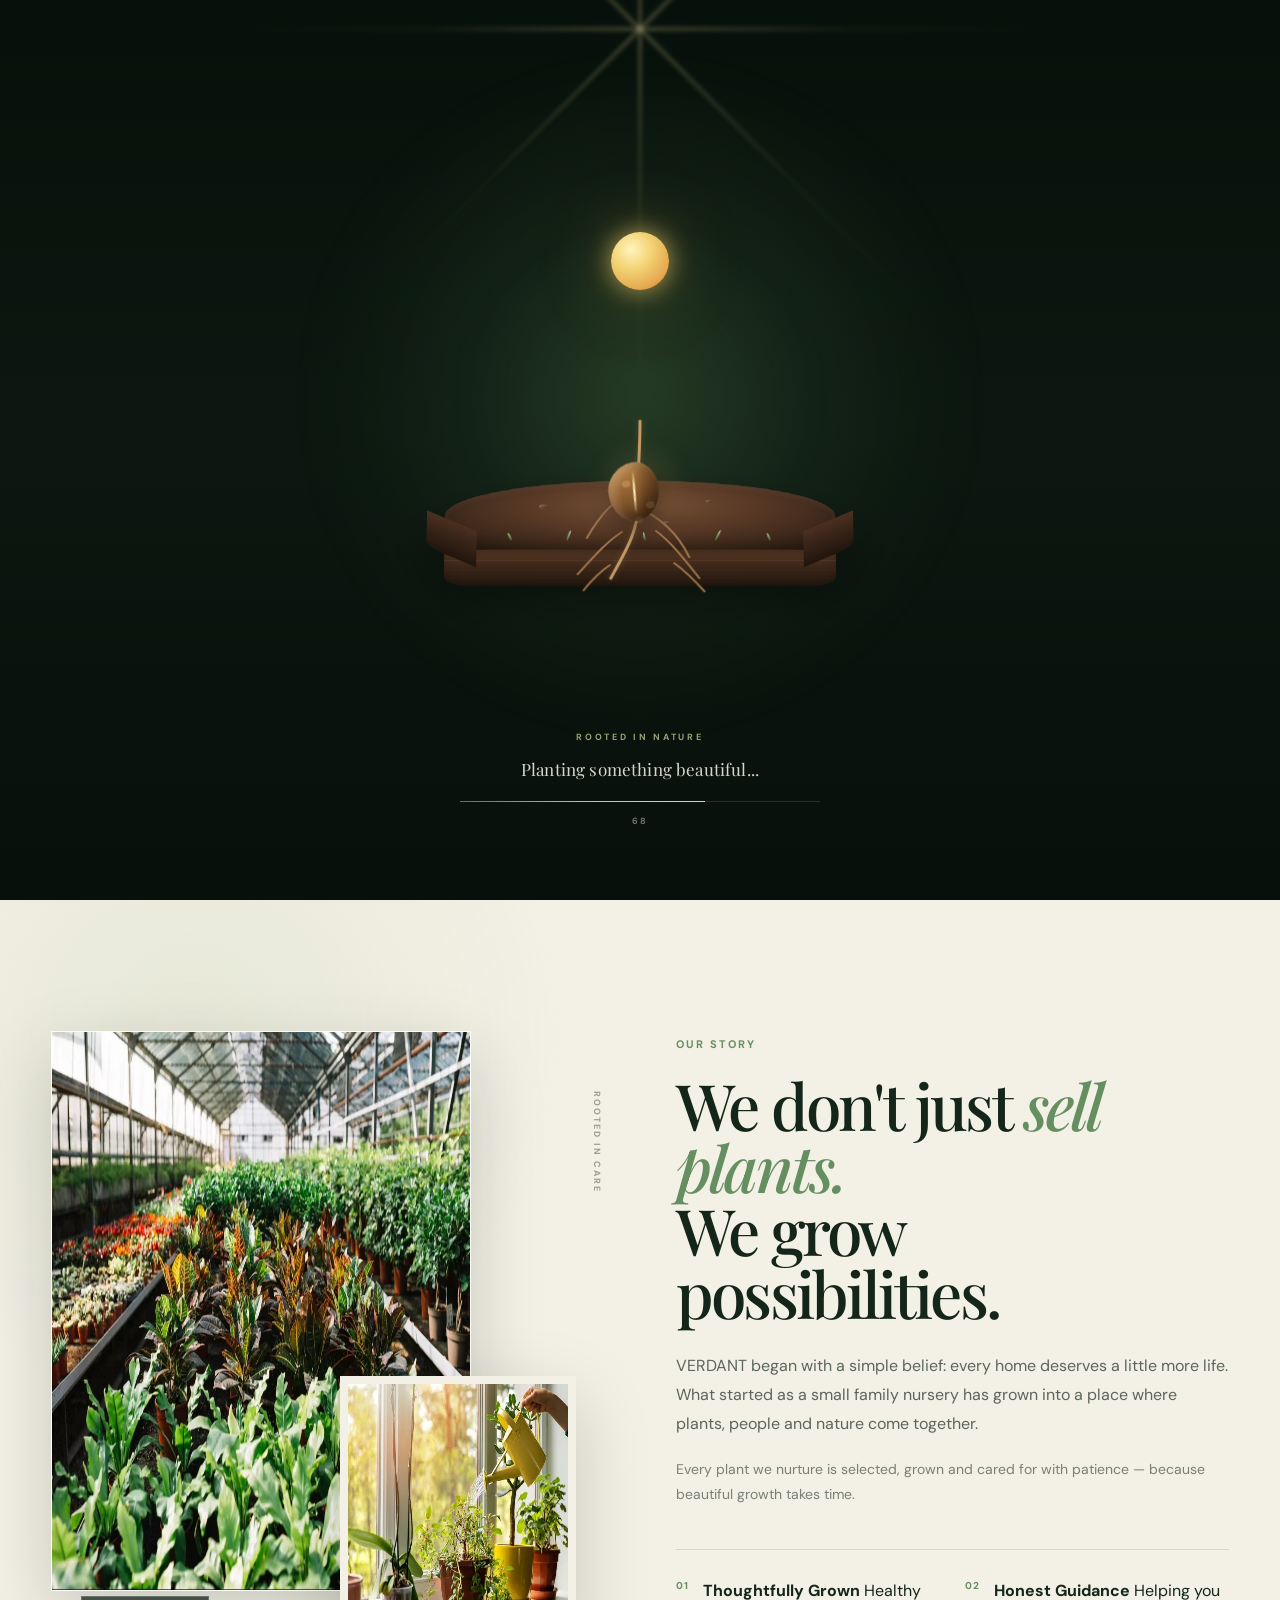
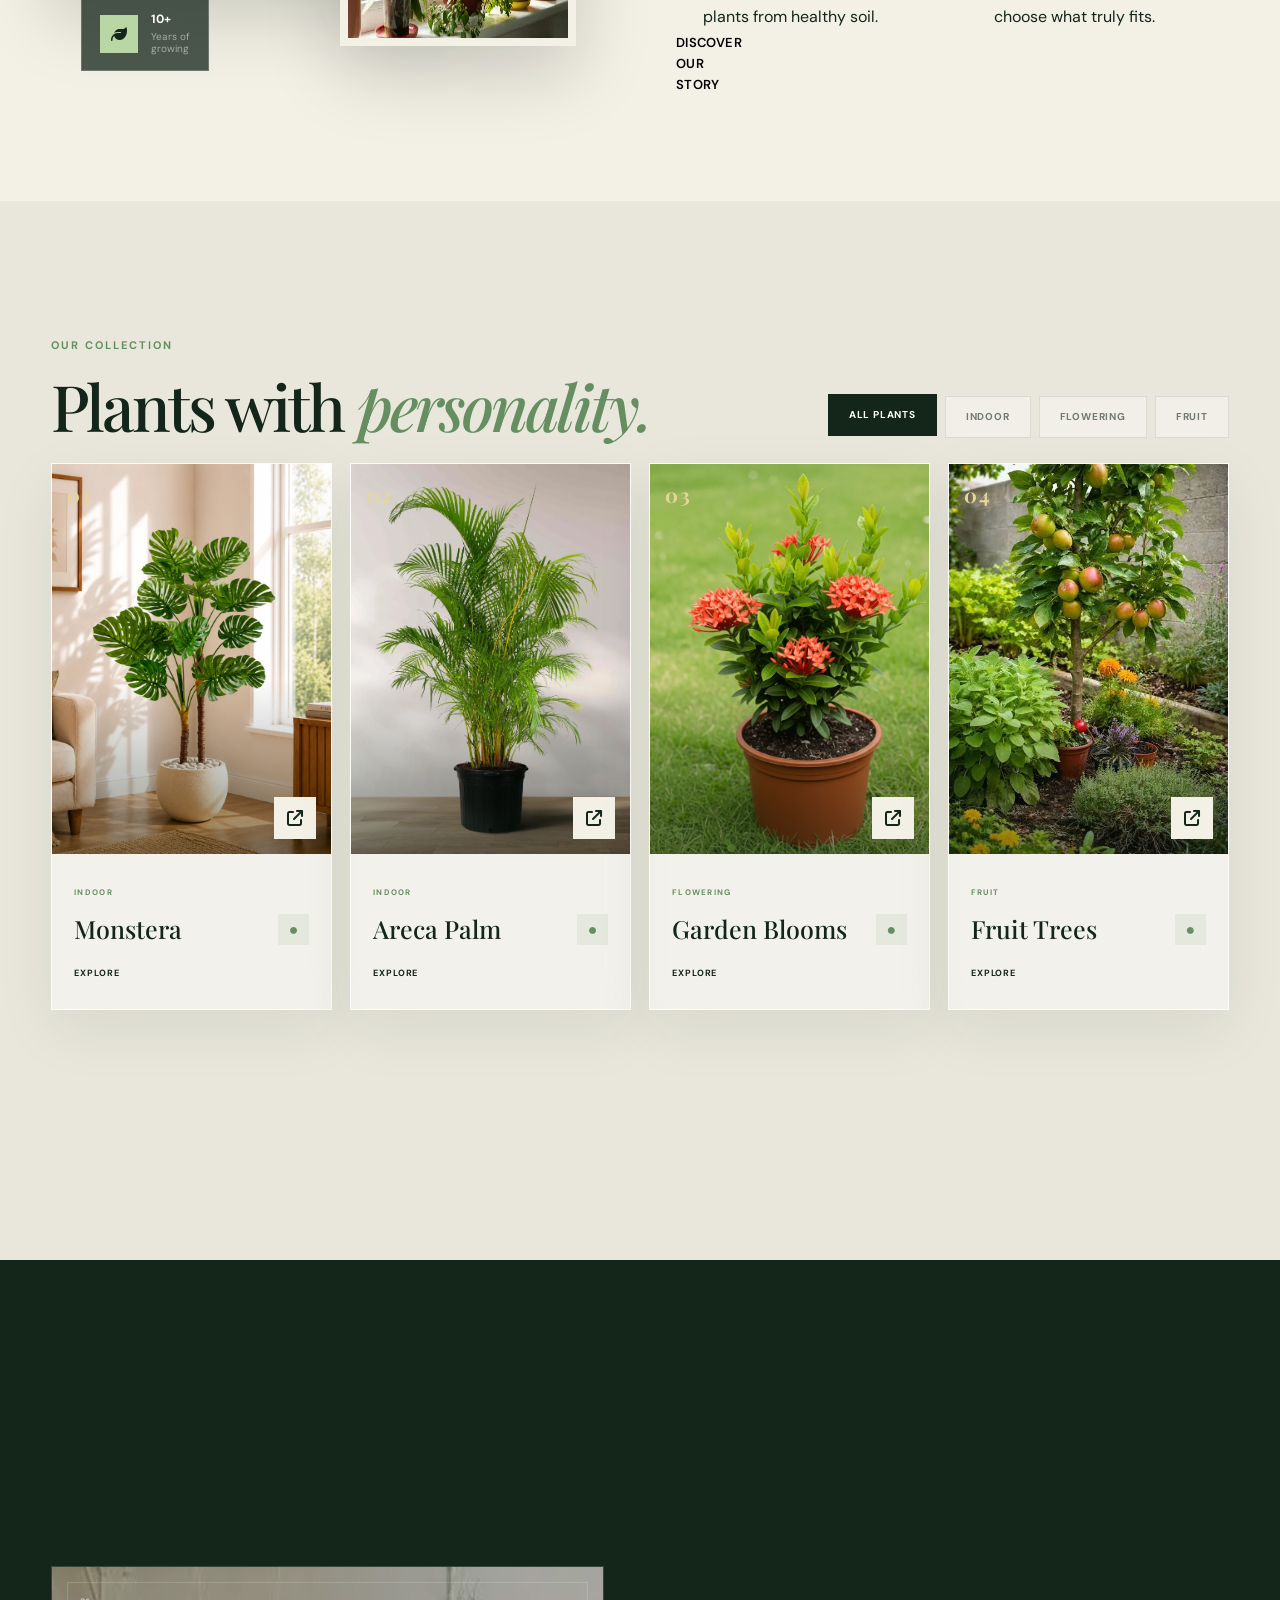
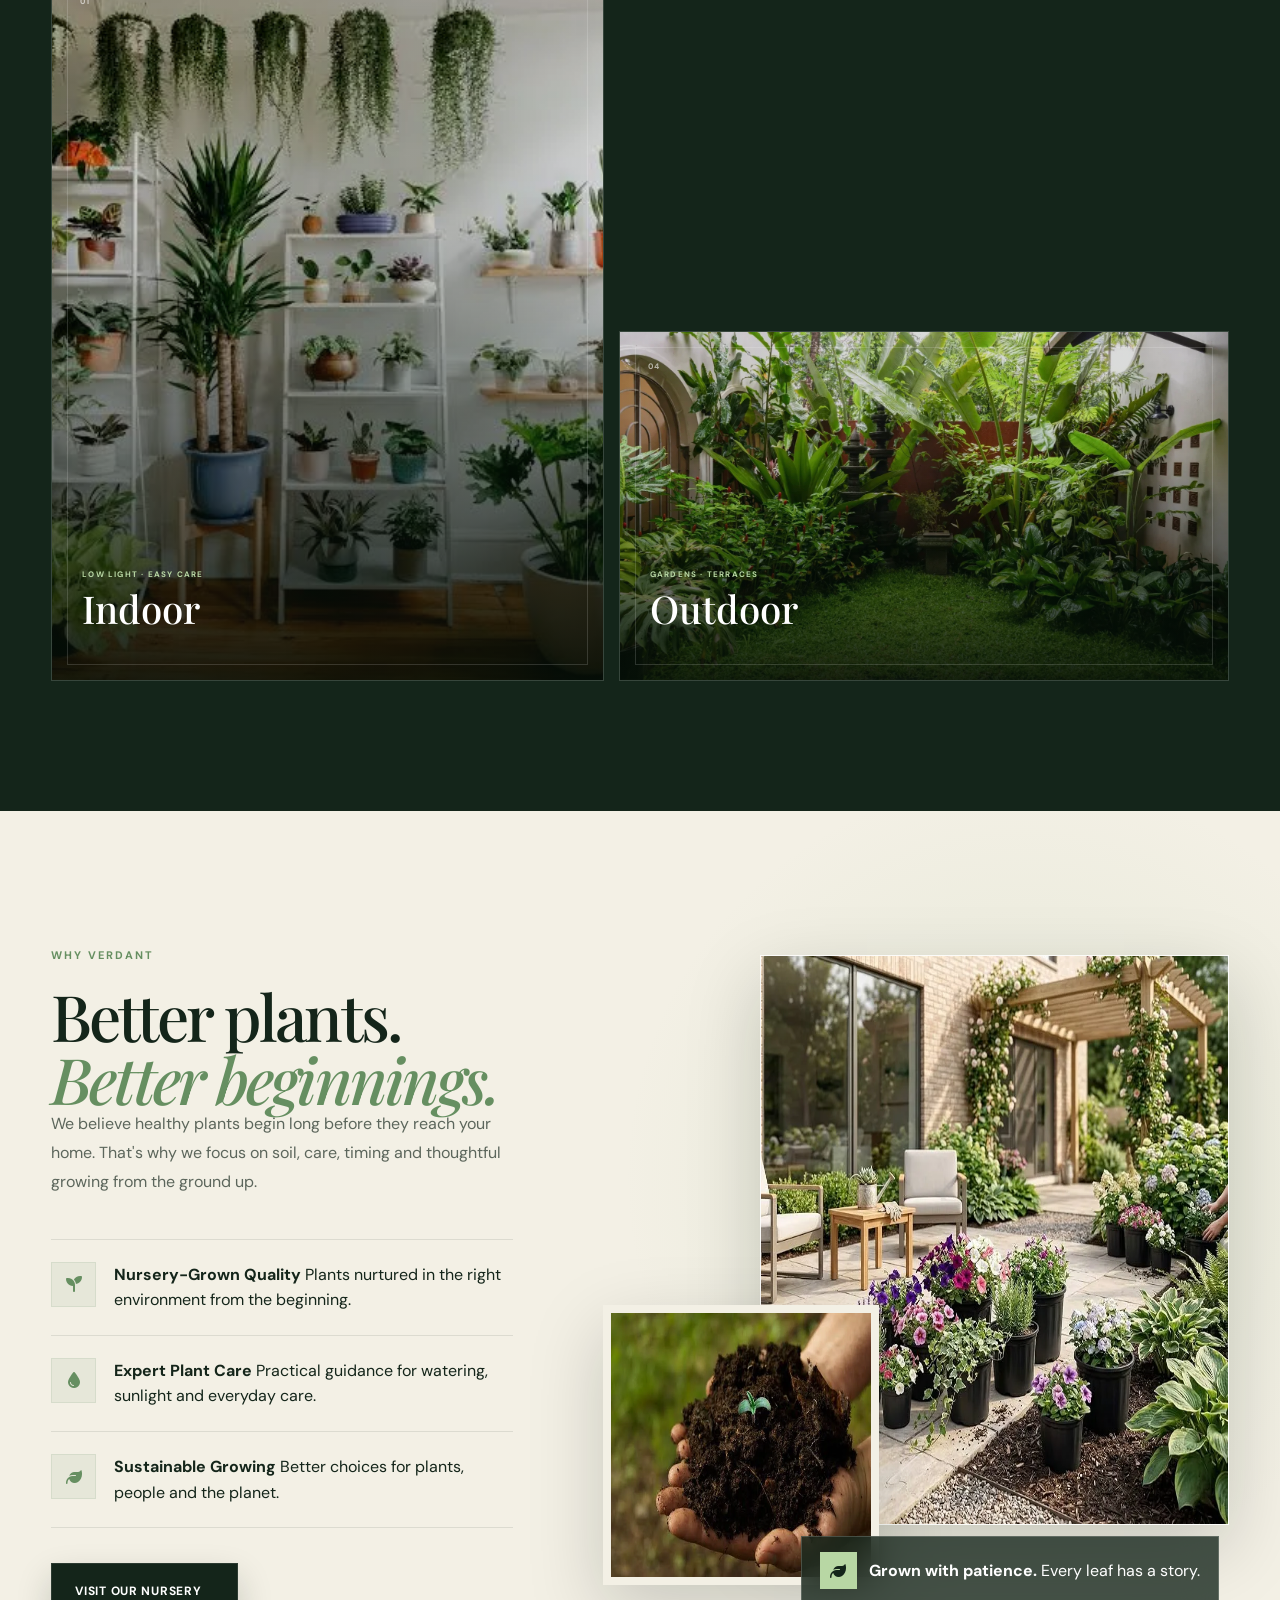
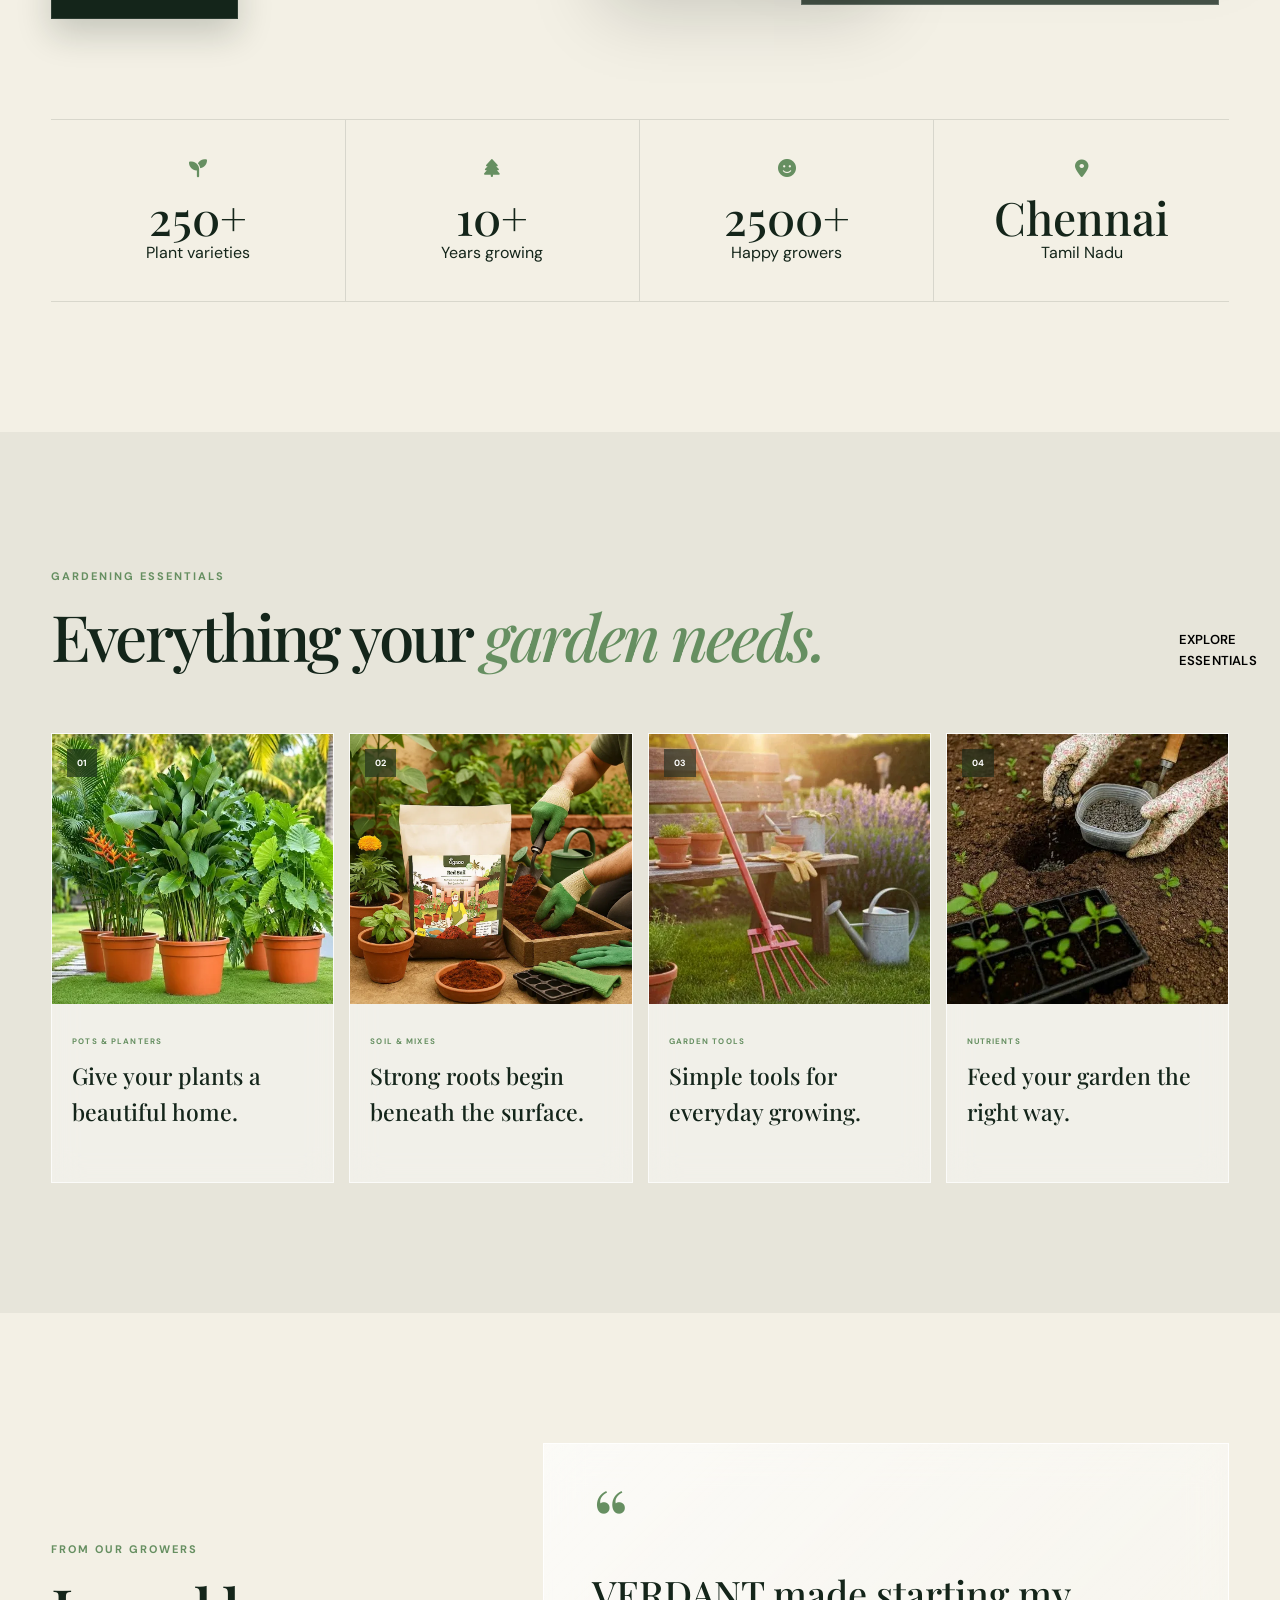
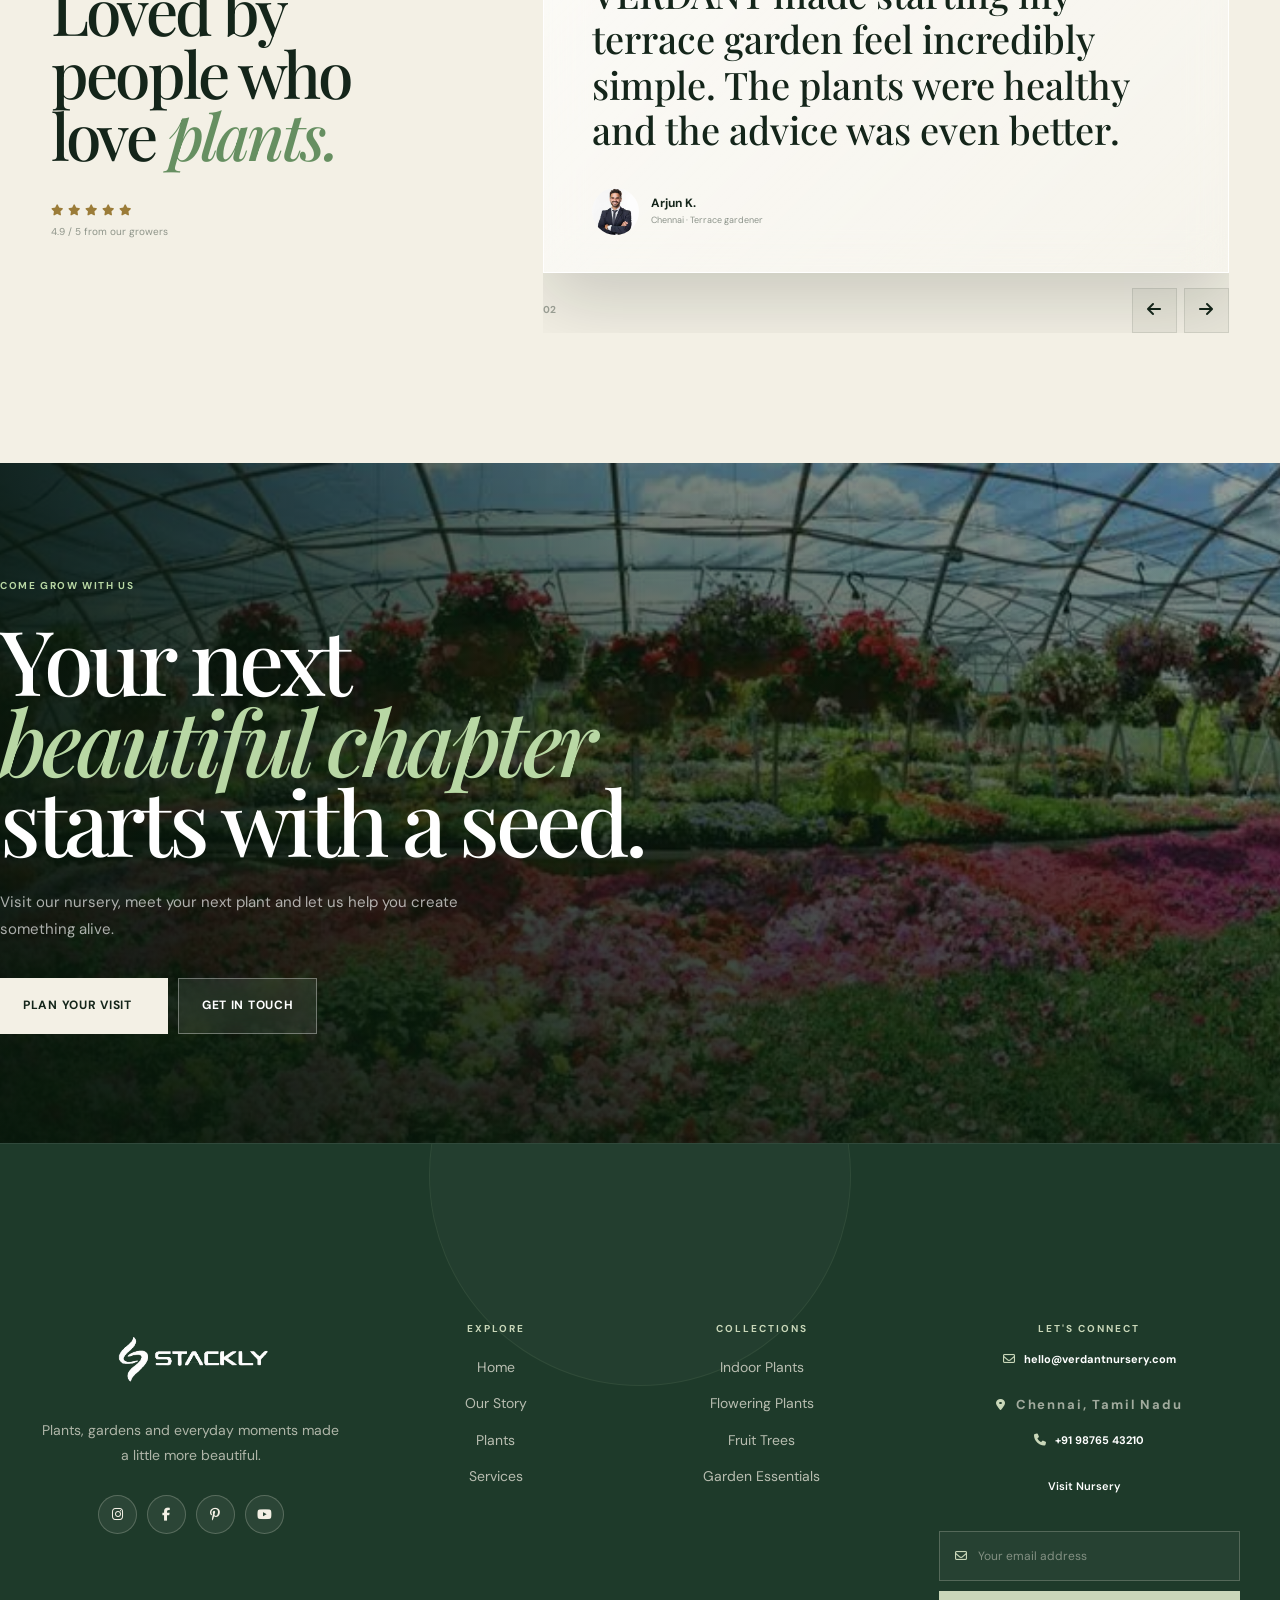
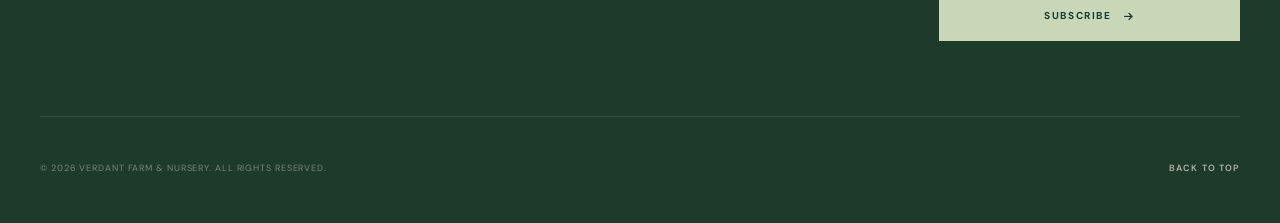
==== commit 7faa5d71: "add" ====
--- a/index.html
+++ b/index.html
@@ -378,30 +378,16 @@
 
             <!-- LOGO -->
 
-            <a
-                href="index.html"
-                class="site-logo"
-                aria-label="VERDANT Farm & Nursery"
-            >
-
-                <img
-                    src="assets/logo.webp"
-                    alt="VERDANT"
-                >
-
-                <div class="logo-copy">
-
-                    <strong>
-                        VERDANT
-                    </strong>
-
-                    <span>
-                        FARM & NURSERY
-                    </span>
-
-                </div>
-
-            </a>
+           <a 
+    href="index.html" 
+    class="site-logo" 
+    aria-label="VERDANT Farm & Nursery"
+>
+    <img 
+        src="assets/logo.webp" 
+        alt="VERDANT"
+    >
+</a>
 
 
 
@@ -504,6 +490,7 @@
 
                     <span></span>
                     <span></span>
+                    <span></span>
 
                 </button>
 
@@ -549,17 +536,6 @@
                     alt="VERDANT"
                 >
 
-                <div>
-
-                    <strong>
-                        VERDANT
-                    </strong>
-
-                    <span>
-                        FARM & NURSERY
-                    </span>
-
-                </div>
 
             </a>
 
@@ -599,7 +575,7 @@
             aria-label="Mobile navigation"
         >
 
-            <a href="index.html "class="nav-link active">
+            <a href="index.html" class="nav-link active">
                 <span>01</span>
                 <strong>Home</strong>
                 <i class="fa-solid fa-arrow-up-right"></i>
@@ -859,7 +835,7 @@
             >
 
                 <img
-                    src="assets/images/hero-plant-01.png"
+                    src="assets/h1.webp"
                     alt="Verdant tropical plant"
                 >
 
@@ -874,7 +850,7 @@
             >
 
                 <img
-                    src="assets/images/hero-plant-02.png"
+                    src="assets/h2.webp"
                     alt="Verdant flowering plant"
                 >
 
@@ -889,7 +865,7 @@
             >
 
                 <img
-                    src="assets/images/hero-plant-03.png"
+                    src="assets/h3.webp"
                     alt="Verdant garden plant"
                 >
 
@@ -979,7 +955,7 @@
 
 
                 <a
-                    href="#our-story"
+                    href="404.html"
                     class="button-secondary"
                 >
 
@@ -1048,7 +1024,7 @@
 
 
         <a
-            href="#our-story"
+            href="404.html"
             class="hero-scroll"
         >
 
@@ -1082,13 +1058,13 @@
                     <div class="story-visual reveal-left">
 
                         <img
-                            src="assets/images/nursery-story.webp"
+                            src="assets/h4.webp"
                             alt="Verdant nursery garden"
                             class="story-image-main"
                         >
 
                         <img
-                            src="assets/images/nursery-gardener.webp"
+                            src="assets/h5.webp"
                             alt="Gardener caring for plants"
                             class="story-image-small"
                         >
@@ -1309,7 +1285,7 @@
                         <div class="plant-image">
 
                             <img
-                                src="assets/images/plant-monstera.webp"
+                                src="assets/h6.webp"
                                 alt="Monstera plant"
                             >
 
@@ -1321,7 +1297,7 @@
                                 href="404.html"
                                 class="plant-image-arrow"
                             >
-                                <i class="fa-solid fa-arrow-up-right"></i>
+                              <i class="fa-solid fa-arrow-up-right-from-square"></i>
                             </a>
 
                         </div>
@@ -1366,7 +1342,7 @@
                         <div class="plant-image">
 
                             <img
-                                src="assets/images/plant-areca.webp"
+                                src="assets/h7.webp"
                                 alt="Areca palm"
                             >
 
@@ -1378,7 +1354,7 @@
                                 href="404.html"
                                 class="plant-image-arrow"
                             >
-                                <i class="fa-solid fa-arrow-up-right"></i>
+                              <i class="fa-solid fa-arrow-up-right-from-square"></i>
                             </a>
 
                         </div>
@@ -1423,7 +1399,7 @@
                         <div class="plant-image">
 
                             <img
-                                src="assets/images/plant-flowering.webp"
+                                src="assets/h8.webp"
                                 alt="Flowering plant"
                             >
 
@@ -1435,7 +1411,7 @@
                                 href="404.html"
                                 class="plant-image-arrow"
                             >
-                                <i class="fa-solid fa-arrow-up-right"></i>
+                              <i class="fa-solid fa-arrow-up-right-from-square"></i>
                             </a>
 
                         </div>
@@ -1480,7 +1456,7 @@
                         <div class="plant-image">
 
                             <img
-                                src="assets/images/plant-fruit-tree.webp"
+                                src="assets/h9.webp"
                                 alt="Fruit tree"
                             >
 
@@ -1492,7 +1468,7 @@
                                 href="404.html"
                                 class="plant-image-arrow"
                             >
-                                <i class="fa-solid fa-arrow-up-right"></i>
+                               <i class="fa-solid fa-arrow-up-right-from-square"></i>
                             </a>
 
                         </div>
@@ -1538,7 +1514,7 @@
 
                     <a href="404.html">
                         View complete collection
-                        <i class="fa-solid fa-arrow-up-right"></i>
+                       <i class="fa-solid fa-arrow-up-right"></i>
                     </a>
 
                 </div>
@@ -1580,7 +1556,7 @@
                     >
 
                         <img
-                            src="assets/images/category-indoor.webp"
+                            src="assets/h10.webp"
                             alt="Indoor plants"
                         >
 
@@ -1613,7 +1589,7 @@
                     >
 
                         <img
-                            src="assets/images/category-flowering.webp"
+                            src="assets/h11.webp"
                             alt="Flowering plants"
                         >
 
@@ -1646,7 +1622,7 @@
                     >
 
                         <img
-                            src="assets/images/category-fruit.webp"
+                            src="assets/h12.webp"
                             alt="Fruit plants"
                         >
 
@@ -1679,7 +1655,7 @@
                     >
 
                         <img
-                            src="assets/images/category-outdoor.webp"
+                            src="assets/h13.webp"
                             alt="Outdoor garden plants"
                         >
 
@@ -1841,13 +1817,13 @@
                     <div class="benefits-visual reveal-right">
 
                         <img
-                            src="assets/images/plant-care.webp"
+                            src="assets/h14.webp"
                             alt="Plant care"
                             class="benefits-main-image"
                         >
 
                         <img
-                            src="assets/images/seedling-care.webp"
+                            src="assets/h15.webp"
                             alt="Seedling care"
                             class="benefits-detail-image"
                         >
@@ -2022,7 +1998,7 @@
                         <div class="essential-image">
 
                             <img
-                                src="assets/images/garden-pots.webp"
+                                src="assets/h16.webp"
                                 alt="Garden pots"
                             >
 
@@ -2058,7 +2034,7 @@
                         <div class="essential-image">
 
                             <img
-                                src="assets/images/garden-soil.webp"
+                                src="assets/h17.webp"
                                 alt="Garden soil"
                             >
 
@@ -2094,7 +2070,7 @@
                         <div class="essential-image">
 
                             <img
-                                src="assets/images/garden-tools.webp"
+                                src="assets/h18.webp"
                                 alt="Gardening tools"
                             >
 
@@ -2130,7 +2106,7 @@
                         <div class="essential-image">
 
                             <img
-                                src="assets/images/garden-nutrients.webp"
+                                src="assets/h19.webp"
                                 alt="Garden nutrients"
                             >
 
@@ -2242,7 +2218,7 @@
                                 <div class="testimonial-person">
 
                                     <img
-                                        src="assets/images/review-customer-01.webp"
+                                        src="assets/f1.webp"
                                         alt="Customer review"
                                     >
 
@@ -2282,7 +2258,7 @@
                                 <div class="testimonial-person">
 
                                     <img
-                                        src="assets/images/review-customer-02.webp"
+                                        src="assets/m1.webp"
                                         alt="Customer review"
                                     >
 
@@ -2322,7 +2298,7 @@
                                 <div class="testimonial-person">
 
                                     <img
-                                        src="assets/images/review-customer-03.webp"
+                                        src="assets/f1.webp"
                                         alt="Customer review"
                                     >
 
@@ -2397,7 +2373,7 @@
             <div class="cta-image">
 
                 <img
-                    src="assets/images/nursery-visit.webp"
+                    src="assets/h20.webp"
                     alt="Visit Verdant nursery"
                 >
 
@@ -2496,29 +2472,9 @@
 
         <div class="footer-brand">
 
-            <a
-                href="index.html"
-                class="footer-logo"
-            >
-
-                <img
-                    src="assets/logo.webp"
-                    alt="VERDANT"
-                >
-
-                <div>
-
-                    <strong>
-                        VERDANT
-                    </strong>
-
-                    <span>
-                        FARM & NURSERY
-                    </span>
-
-                </div>
-
-            </a>
+            <a href="index.html" class="footer-logo" aria-label="VERDANT Farm & Nursery">
+    <img src="assets/logo.webp" alt="VERDANT">
+</a>
 
 
             <p class="footer-description">
--- a/css/style.css
+++ b/css/style.css
@@ -385,21 +385,39 @@
 
 .menu-toggle {
     display: none;
-    width: 48px;
-    height: 48px;
+    width: 44px;
+    height: 44px;
     align-items: center;
     justify-content: center;
     flex-direction: column;
-    gap: 7px;
-    background: rgba(255,255,255,.1);
-    border: 1px solid rgba(255,255,255,.18);
+    gap: 5px;
+    background: rgba(255, 255, 255, 0.12);
+    border: 1px solid rgba(255, 255, 255, 0.25);
+    border-radius: 8px;
+    cursor: pointer;
+    padding: 0;
+    flex-shrink: 0;
+    z-index: 5001;
+    color: #ffffff;
+    transition: background 0.25s ease, border-color 0.25s ease, transform 0.2s ease;
+}
+
+.menu-toggle:hover {
+    background: rgba(255, 255, 255, 0.22);
+    border-color: rgba(255, 255, 255, 0.4);
+}
+
+.menu-toggle:active {
+    transform: scale(0.95);
 }
 
 .menu-toggle span {
-    width: 20px;
-    height: 1px;
-    background: var(--white);
-    transition: var(--transition);
+    display: block;
+    width: 22px;
+    height: 2px;
+    background: #ffffff;
+    border-radius: 2px;
+    transition: transform 0.3s ease, opacity 0.3s ease;
 }
 
 /* =========================================================
@@ -2206,11 +2224,16 @@
 @media (max-width: 1100px) {
 
     .desktop-nav {
-        display: none;
+        display: none !important;
+    }
+
+    .header-actions .header-login,
+    .header-actions .header-cta {
+        display: none !important;
     }
 
     .menu-toggle {
-        display: flex;
+        display: flex !important;
     }
 
     .hero-floating-card {
@@ -2597,44 +2620,78 @@
 
 @media (max-width: 768px) {
 
-    .header-login {
-        min-width: 104px;
-        height: 42px;
-
-        padding: 0 15px;
-
-        font-size: 10px;
-    }
-
-    .header-login i {
-        width: 18px;
-        height: 18px;
-
-        font-size: 9px;
-    }
-
-}
-
-
-@media (max-width: 480px) {
-
-    .header-login {
-        min-width: 94px;
+    .header-login,
+    .header-cta {
+        display: none !important;
+    }
+
+    .site-header {
+        top: 12px;
+    }
+
+    .site-header.scrolled {
+        top: 8px;
+    }
+
+    .header-container {
+        min-height: 60px;
+        padding: 0 16px;
+        gap: 15px;
+    }
+
+    .site-header .site-logo {
+        flex-shrink: 0;
+    }
+
+    .site-header .site-logo img {
+        width: auto !important;
+        max-width: 125px !important;
+        height: 42px !important;
+        object-fit: contain;
+    }
+
+    .header-actions {
+        display: flex;
+        align-items: center;
+        gap: 0;
+        margin-left: auto;
+    }
+
+    .menu-toggle {
+        display: flex !important;
+        width: 44px;
+        height: 44px;
+    }
+
+}
+
+
+@media (max-width: 380px) {
+
+    .site-header {
+        top: 8px;
+    }
+
+    .header-container {
+        min-height: 54px;
+        padding: 0 12px;
+        gap: 10px;
+    }
+
+    .site-header .site-logo img {
+        max-width: 105px !important;
+        height: 36px !important;
+    }
+
+    .menu-toggle {
+        width: 40px;
         height: 40px;
-
-        gap: 7px;
-
-        padding: 0 13px;
-
-        font-size: 9px;
-        letter-spacing: 0.10em;
-    }
-
-    .header-login i {
-        width: 17px;
-        height: 17px;
-
-        font-size: 8px;
+        gap: 4px;
+    }
+
+    .menu-toggle span {
+        width: 20px;
+        height: 2px;
     }
 
 }
@@ -7286,7 +7343,8 @@
 ========================================================= */
 
 body.drawer-open {
-    overflow: hidden;
+    overflow: hidden !important;
+    touch-action: none;
 }
 
 
@@ -7294,11 +7352,11 @@
    DESKTOP SAFETY
 ========================================================= */
 
-@media (min-width: 769px) {
+@media (min-width: 1101px) {
 
     .mobile-overlay,
     .mobile-drawer {
-        display: none;
+        display: none !important;
     }
 
 }
@@ -7364,4 +7422,351 @@
         font-size: 19px;
     }
 
-}+}
+
+
+
+.footer-logo {
+    display: inline-flex;
+    align-items: center;
+    text-decoration: none;
+}
+
+.footer-logo img {
+    display: block;
+    width: 160px;
+    height: 70px;
+    object-fit: contain;
+}
+
+
+
+
+
+
+
+
+
+.site-logo {
+    display: inline-flex;
+    align-items: center;
+    justify-content: center;
+    text-decoration: none;
+    flex-shrink: 0;
+}
+
+.site-logo img {
+    display: block;
+    width: 160px;
+    height: 70px;
+    object-fit: contain;
+}
+
+
+
+
+
+
+
+
+
+.your-button i {
+    display: inline-block;
+    font-size: 18px;
+    transition: transform 0.4s ease, text-shadow 0.4s ease;
+    text-shadow: 2px 3px 0 rgba(0, 0, 0, 0.2);
+    transform: perspective(100px) rotateY(-15deg);
+}
+
+.your-button:hover i {
+    transform: perspective(100px) rotateY(0deg) translate(3px, -3px);
+    text-shadow: 3px 4px 0 rgba(0, 0, 0, 0.15);
+}
+
+
+
+
+
+
+
+
+
+
+
+/* =========================================
+   PLANT BOTTOM NOTE
+========================================= */
+
+.plant-bottom-note {
+    width: 100%;
+    display: flex;
+    align-items: center;
+    justify-content: space-between;
+    gap: 30px;
+    padding: 24px 0;
+    margin-top: 30px;
+    border-top: 1px solid rgba(66, 99, 59, 0.2);
+    border-bottom: 1px solid rgba(66, 99, 59, 0.2);
+}
+
+/* LEFT SPAN ALIGNMENT */
+
+.plant-bottom-note > span {
+    display: flex;
+    align-items: center;
+    justify-content: flex-start;
+
+    flex: 1;
+    min-width: 0;
+
+    margin: 0;
+    padding: 0;
+
+    font-family: "DM Sans", sans-serif;
+    font-size: 11px;
+    font-weight: 700;
+    line-height: 1.6;
+    letter-spacing: 1.8px;
+
+    color: #65765b;
+    text-align: left;
+    text-transform: uppercase;
+}
+
+/* RIGHT LINK ALIGNMENT */
+
+.plant-bottom-note > a {
+    display: inline-flex;
+    align-items: center;
+    justify-content: flex-end;
+    gap: 14px;
+
+    flex-shrink: 0;
+    margin: 0;
+    padding: 0;
+
+    font-size: 14px;
+    font-weight: 600;
+    line-height: 1.5;
+
+    color: #294e30;
+    text-decoration: none;
+    white-space: nowrap;
+
+    transition: color 0.3s ease;
+}
+
+/* 3D ARROW */
+
+.plant-bottom-note > a i {
+    width: 38px;
+    height: 38px;
+
+    display: inline-flex;
+    align-items: center;
+    justify-content: center;
+
+    flex-shrink: 0;
+
+    color: #ffffff;
+    background: #294e30;
+    border-radius: 50%;
+
+    font-size: 13px;
+
+    box-shadow:
+        0 4px 0 #193820,
+        0 7px 12px rgba(30, 65, 35, 0.15);
+
+    transition:
+        transform 0.35s ease,
+        background 0.35s ease,
+        box-shadow 0.35s ease;
+}
+
+/* HOVER */
+
+.plant-bottom-note > a:hover {
+    color: #668f61;
+}
+
+.plant-bottom-note > a:hover i {
+    background: #668f61;
+
+    transform: translateY(-3px) rotate(-8deg);
+
+    box-shadow:
+        0 6px 0 #365a30,
+        0 10px 18px rgba(30, 65, 35, 0.2);
+}
+
+/* =========================================
+   TABLET
+========================================= */
+
+@media (max-width: 768px) {
+
+    .plant-bottom-note {
+        gap: 20px;
+        padding: 22px 0;
+    }
+
+    .plant-bottom-note > span {
+        font-size: 10px;
+        letter-spacing: 1.3px;
+    }
+
+    .plant-bottom-note > a {
+        gap: 10px;
+        font-size: 12px;
+    }
+
+    .plant-bottom-note > a i {
+        width: 34px;
+        height: 34px;
+    }
+}
+
+/* =========================================
+   MOBILE
+========================================= */
+
+@media (max-width: 480px) {
+
+    .plant-bottom-note {
+        flex-direction: column;
+        align-items: flex-start;
+        gap: 18px;
+        padding: 22px 0;
+    }
+
+    .plant-bottom-note > span {
+        width: 100%;
+        flex: none;
+        text-align: left;
+        font-size: 10px;
+        letter-spacing: 1.4px;
+    }
+
+    .plant-bottom-note > a {
+        align-self: flex-start;
+        font-size: 13px;
+    }
+}
+
+
+
+
+
+
+
+
+.plant-bottom-note > span {
+    color: #000000;
+}
+
+
+
+
+
+
+
+
+
+
+
+/* =========================================
+   TEXT LINK — MINIMAL STYLE
+========================================= */
+
+.text-link {
+    display: inline-flex;
+    align-items: center;
+    justify-content: flex-start;
+    gap: 12px;
+
+    padding: 0;
+    margin: 0;
+
+    background: transparent;
+    border: none;
+    box-shadow: none;
+    border-radius: 0;
+
+    color: #000000;
+    font-family: "DM Sans", sans-serif;
+    font-size: 13px;
+    font-weight: 600;
+    letter-spacing: 0.2px;
+
+    text-decoration: none;
+
+    transition: gap 0.3s ease;
+}
+
+/* TEXT */
+
+.text-link span {
+    display: inline-block;
+    position: relative;
+
+    color: #000000;
+
+    background: transparent;
+    border: none;
+    box-shadow: none;
+
+    line-height: 1.6;
+}
+
+/* ARROW */
+
+.text-link i {
+    display: inline-block;
+
+    color: #000000;
+    font-size: 14px;
+
+    background: transparent;
+    border: none;
+    box-shadow: none;
+
+    transition:
+        transform 0.3s ease,
+        color 0.3s ease;
+}
+
+/* HOVER */
+
+.text-link:hover {
+    gap: 17px;
+}
+
+.text-link:hover span {
+    color: #000000;
+}
+
+.text-link:hover i {
+    color: #668f61;
+    transform: translate(3px, -3px);
+}
+
+/* MOBILE */
+
+@media (max-width: 768px) {
+    .text-link {
+        gap: 10px;
+        font-size: 12px;
+    }
+
+    .text-link i {
+        font-size: 13px;
+    }
+}
+
+
+
+
+
+
+
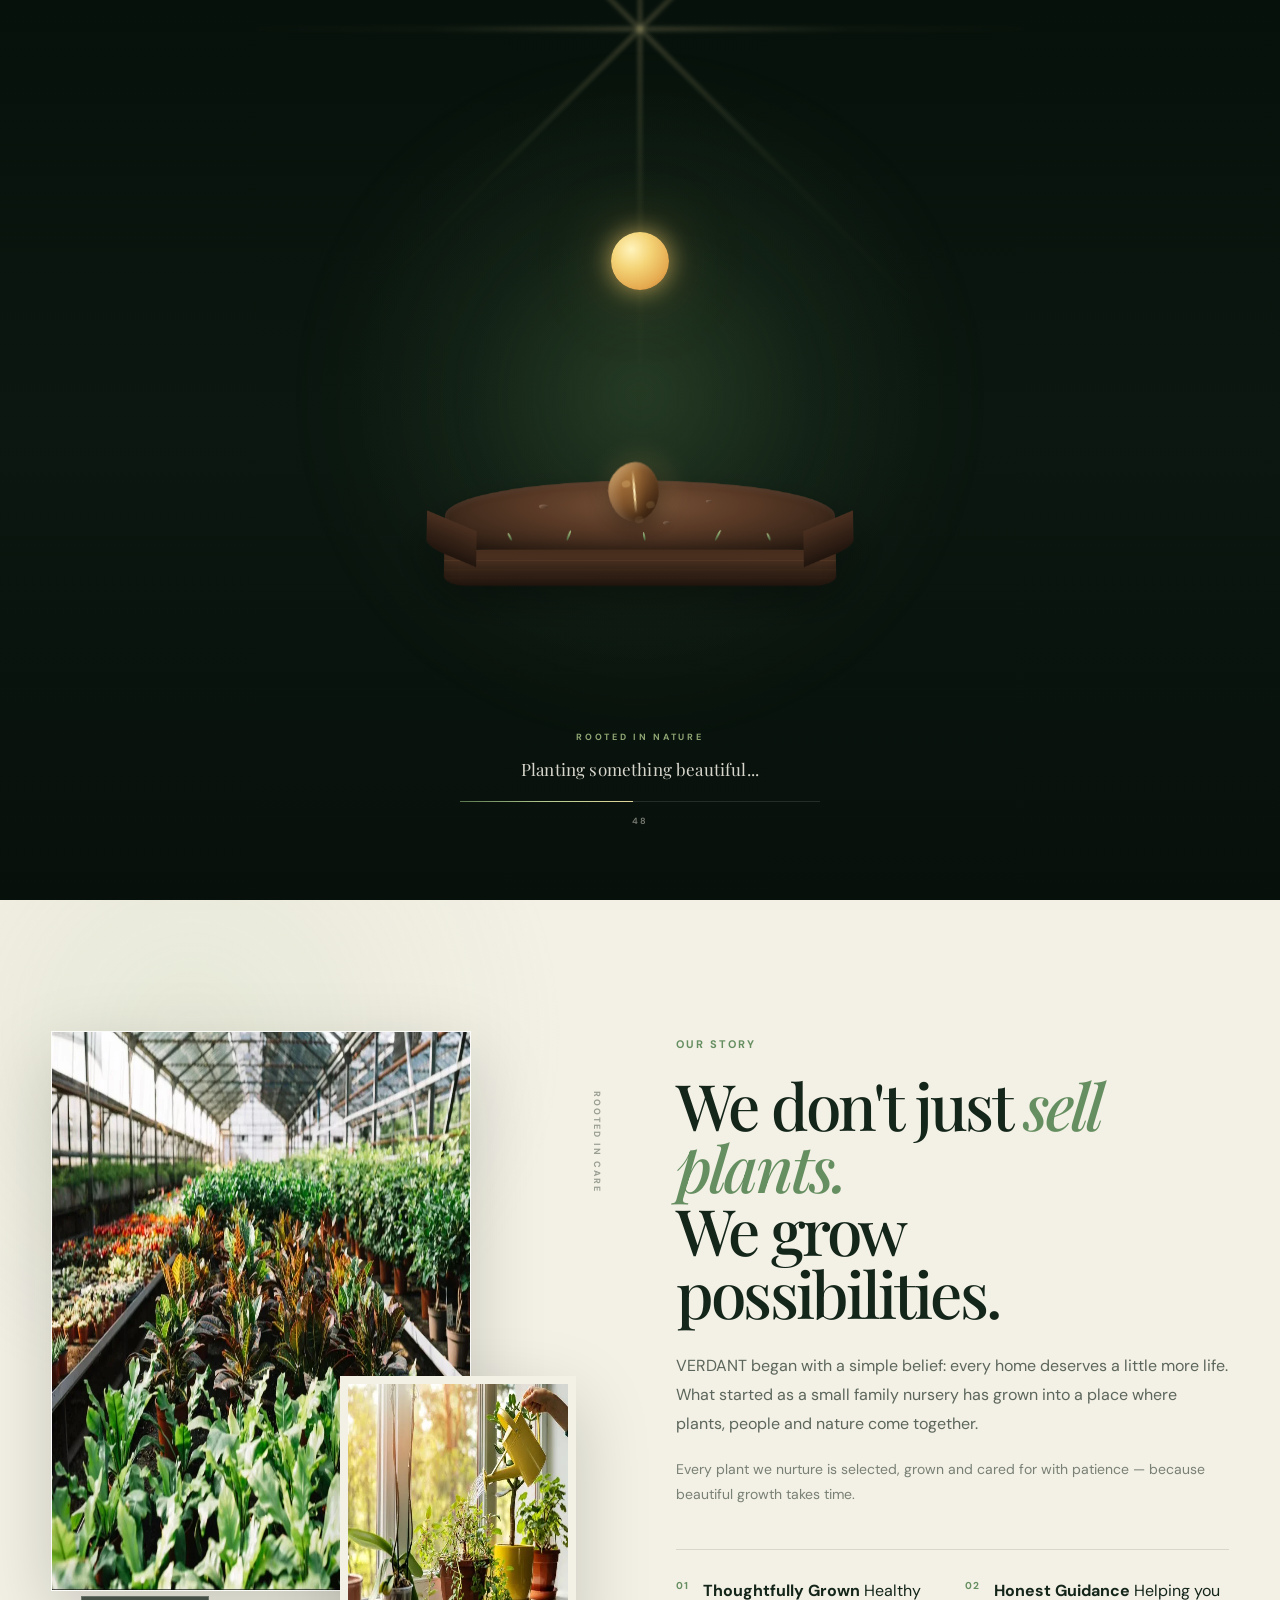
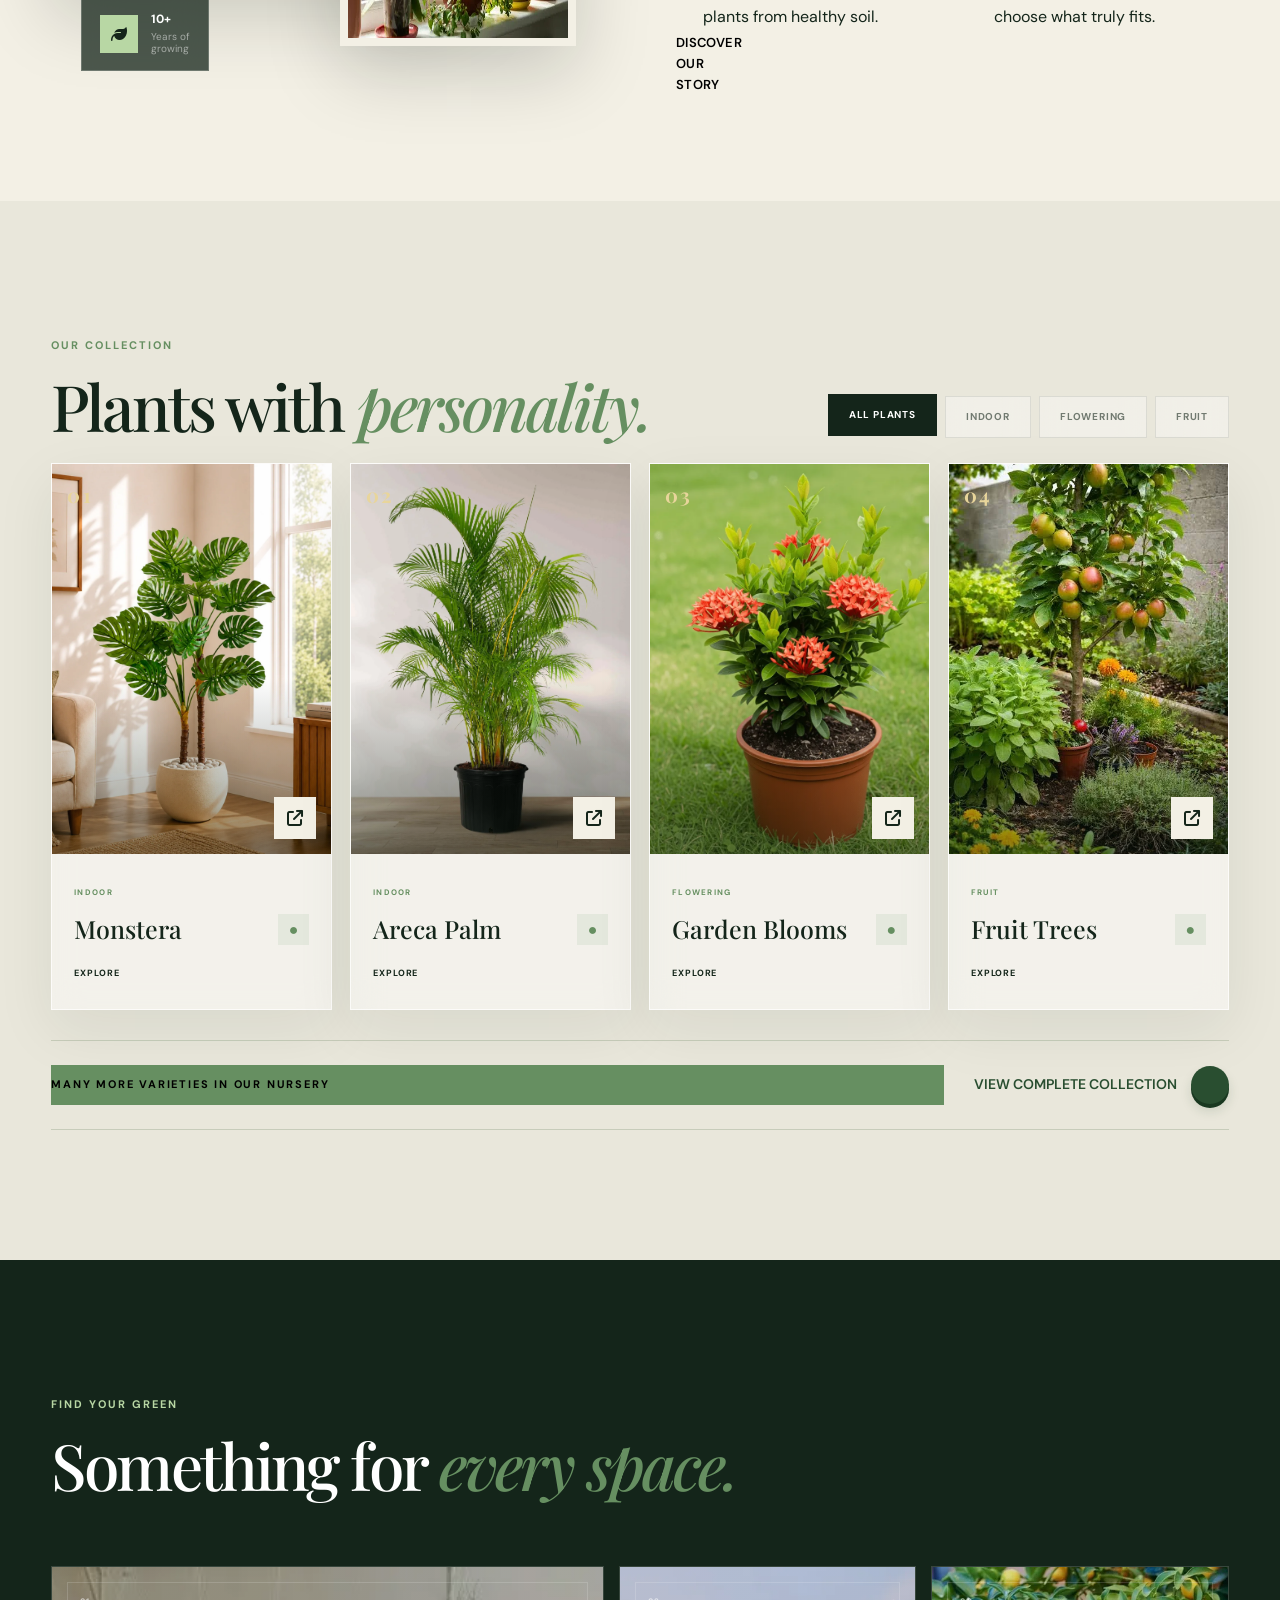
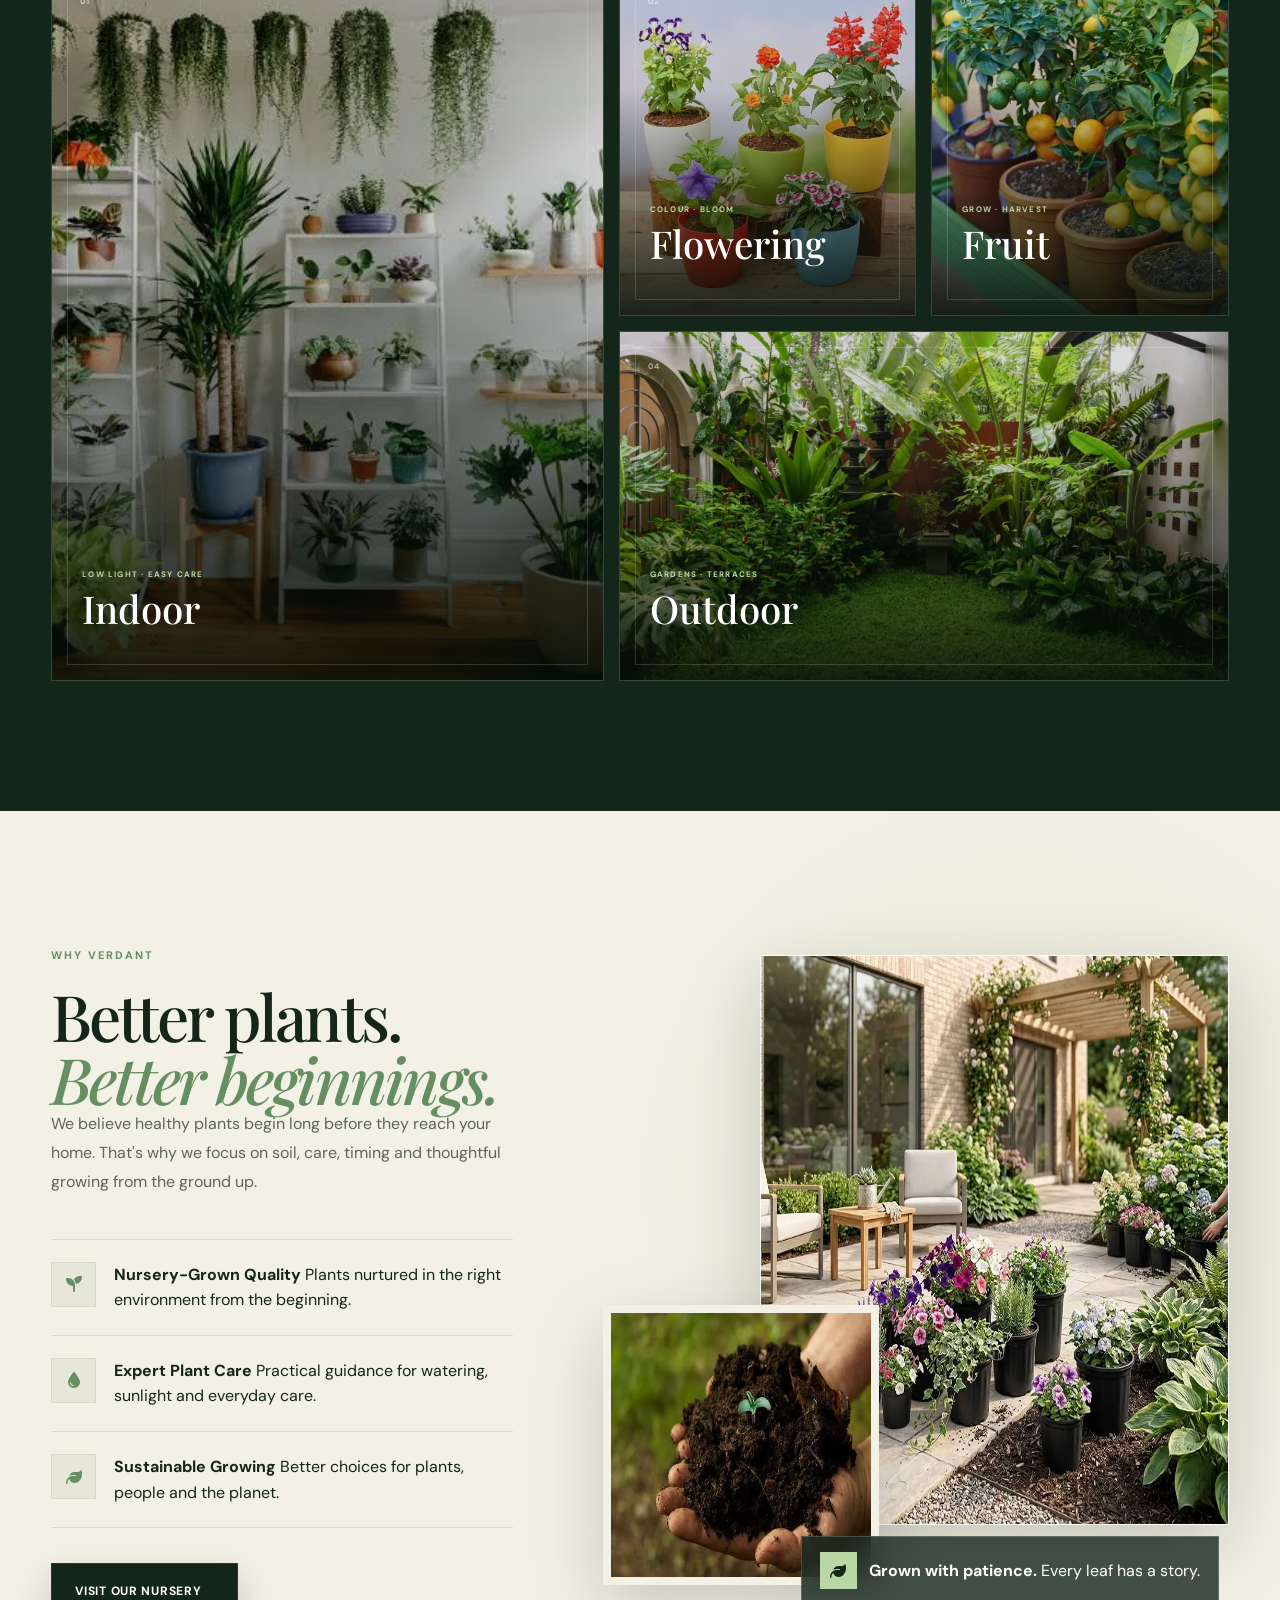
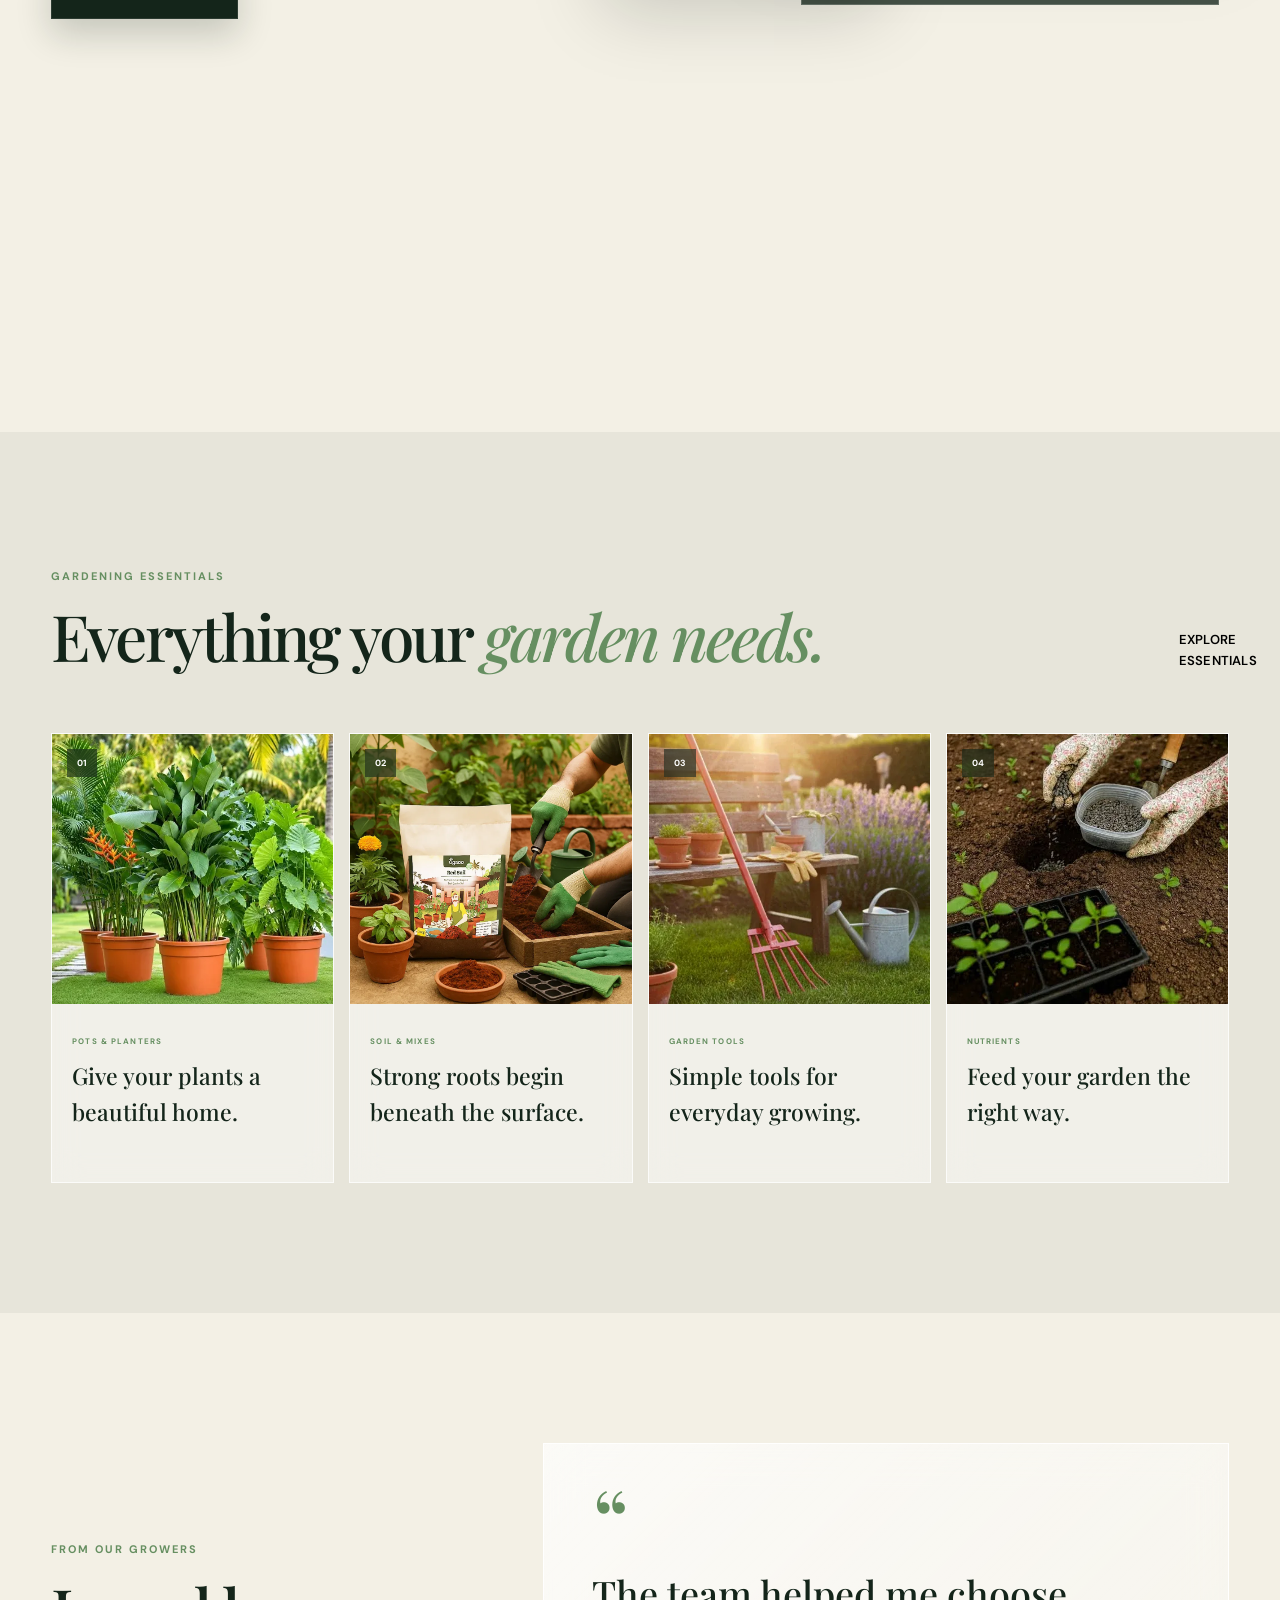
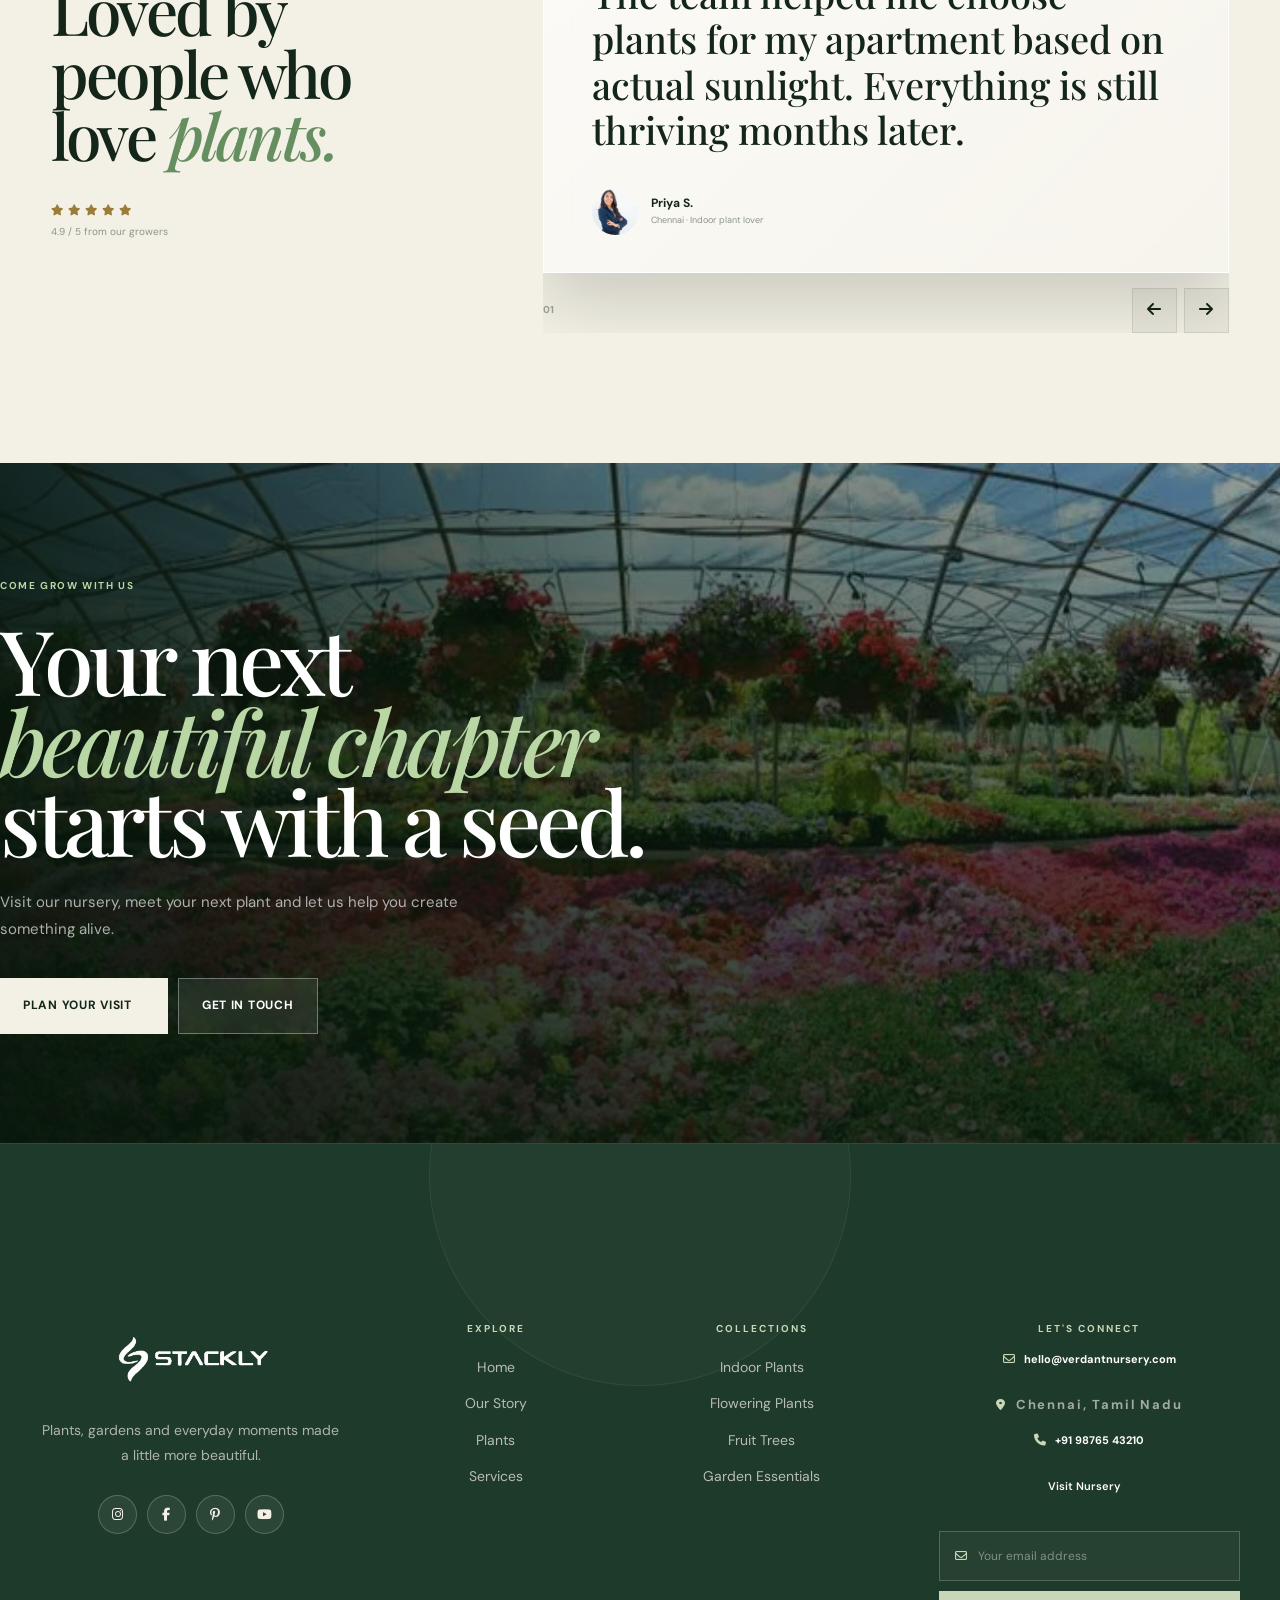
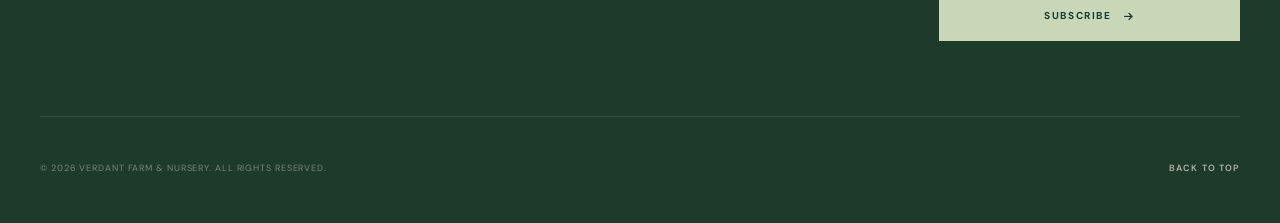
==== commit 3e0e8ffb: "add" ====
--- a/index.html
+++ b/index.html
@@ -2782,7 +2782,7 @@
             <div class="login-visual">
 
                 <img
-                    src="assets/images/nursery-hero.webp"
+                    src="assets/login.webp"
                     alt="Verdant nursery experience"
                 >
 
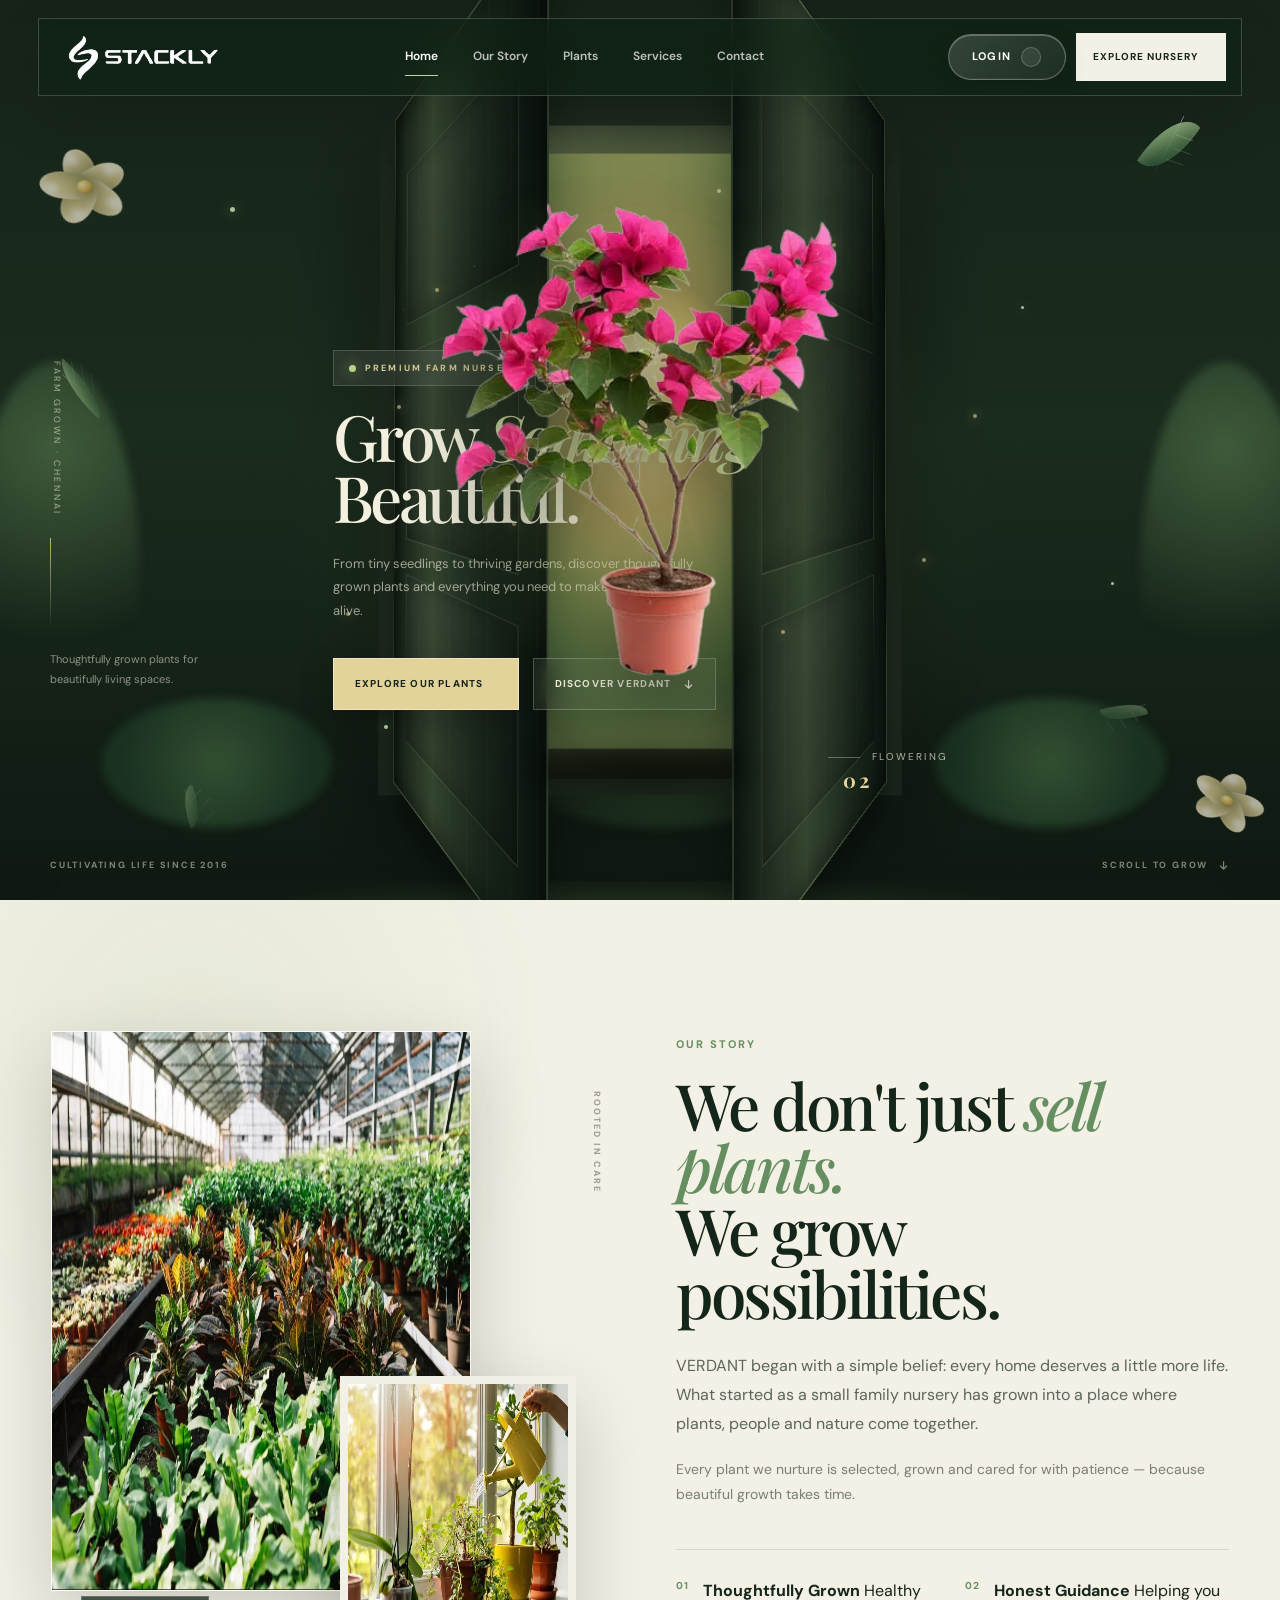
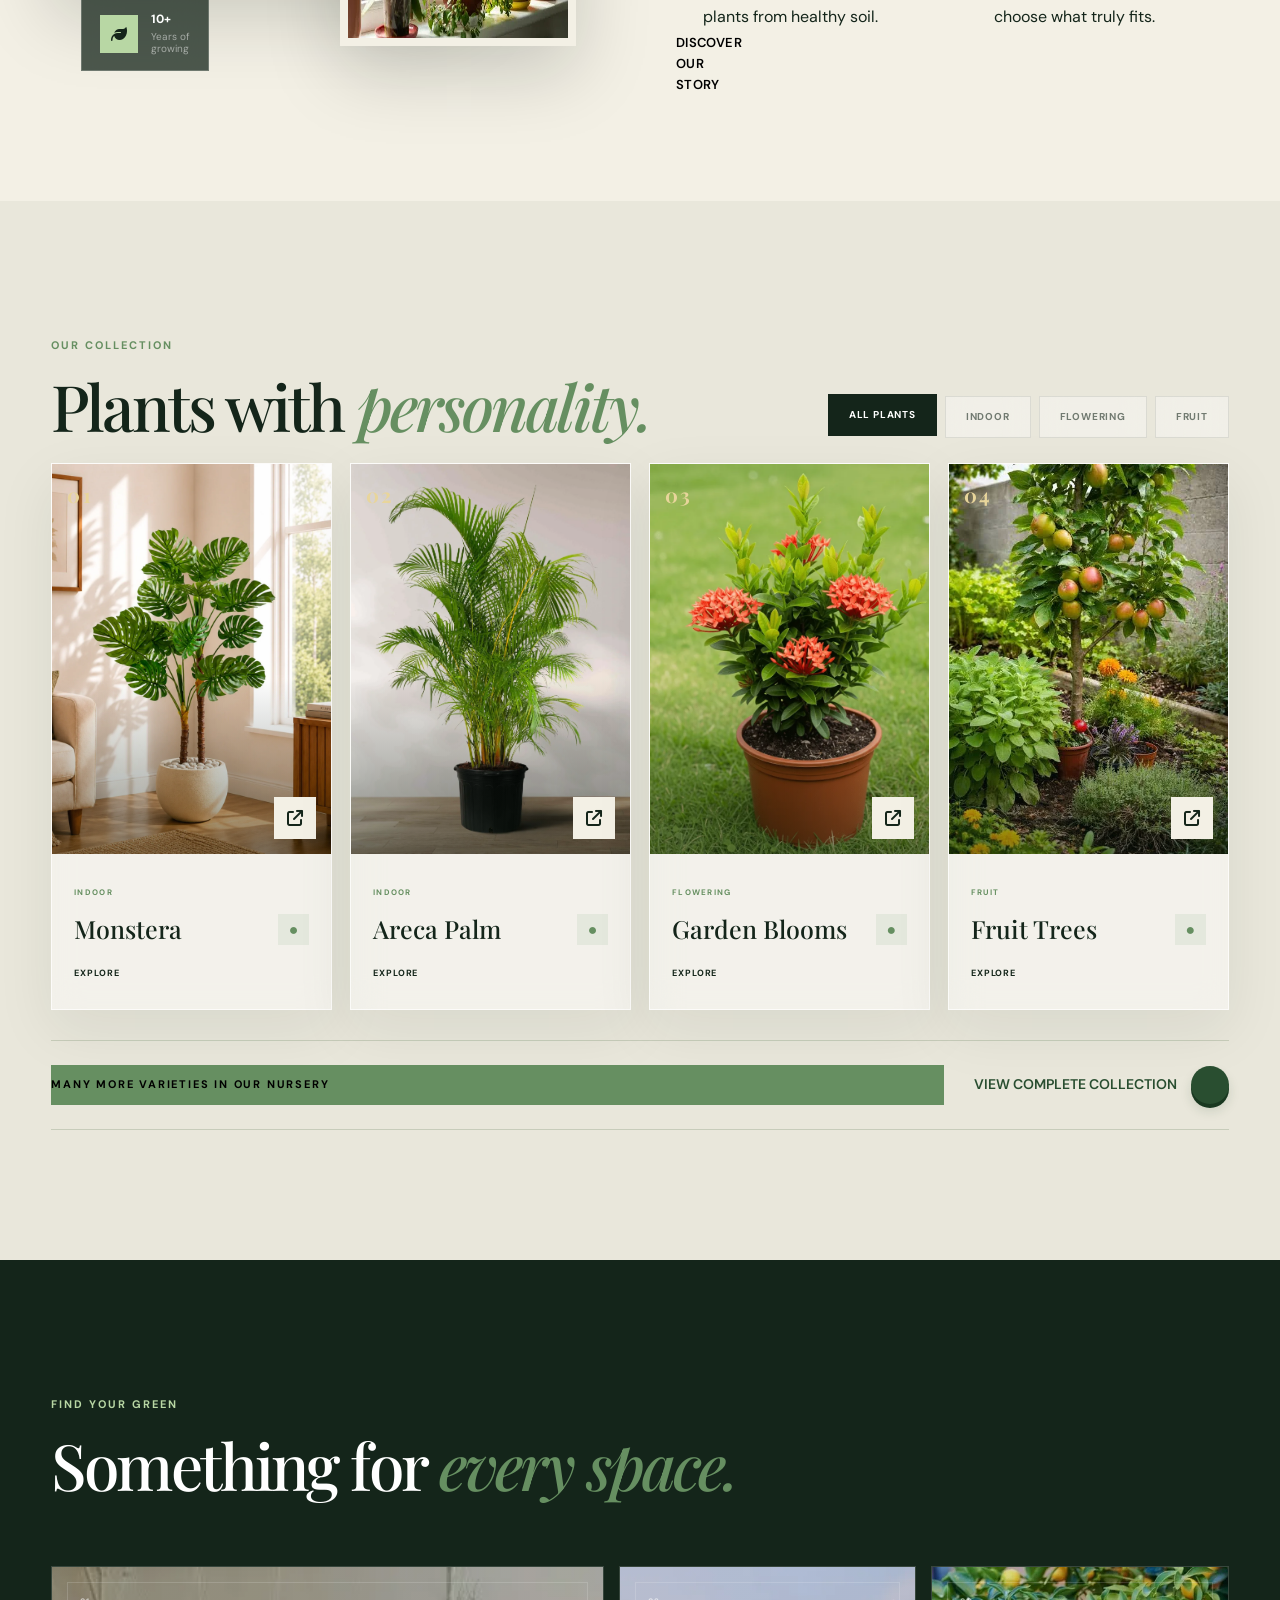
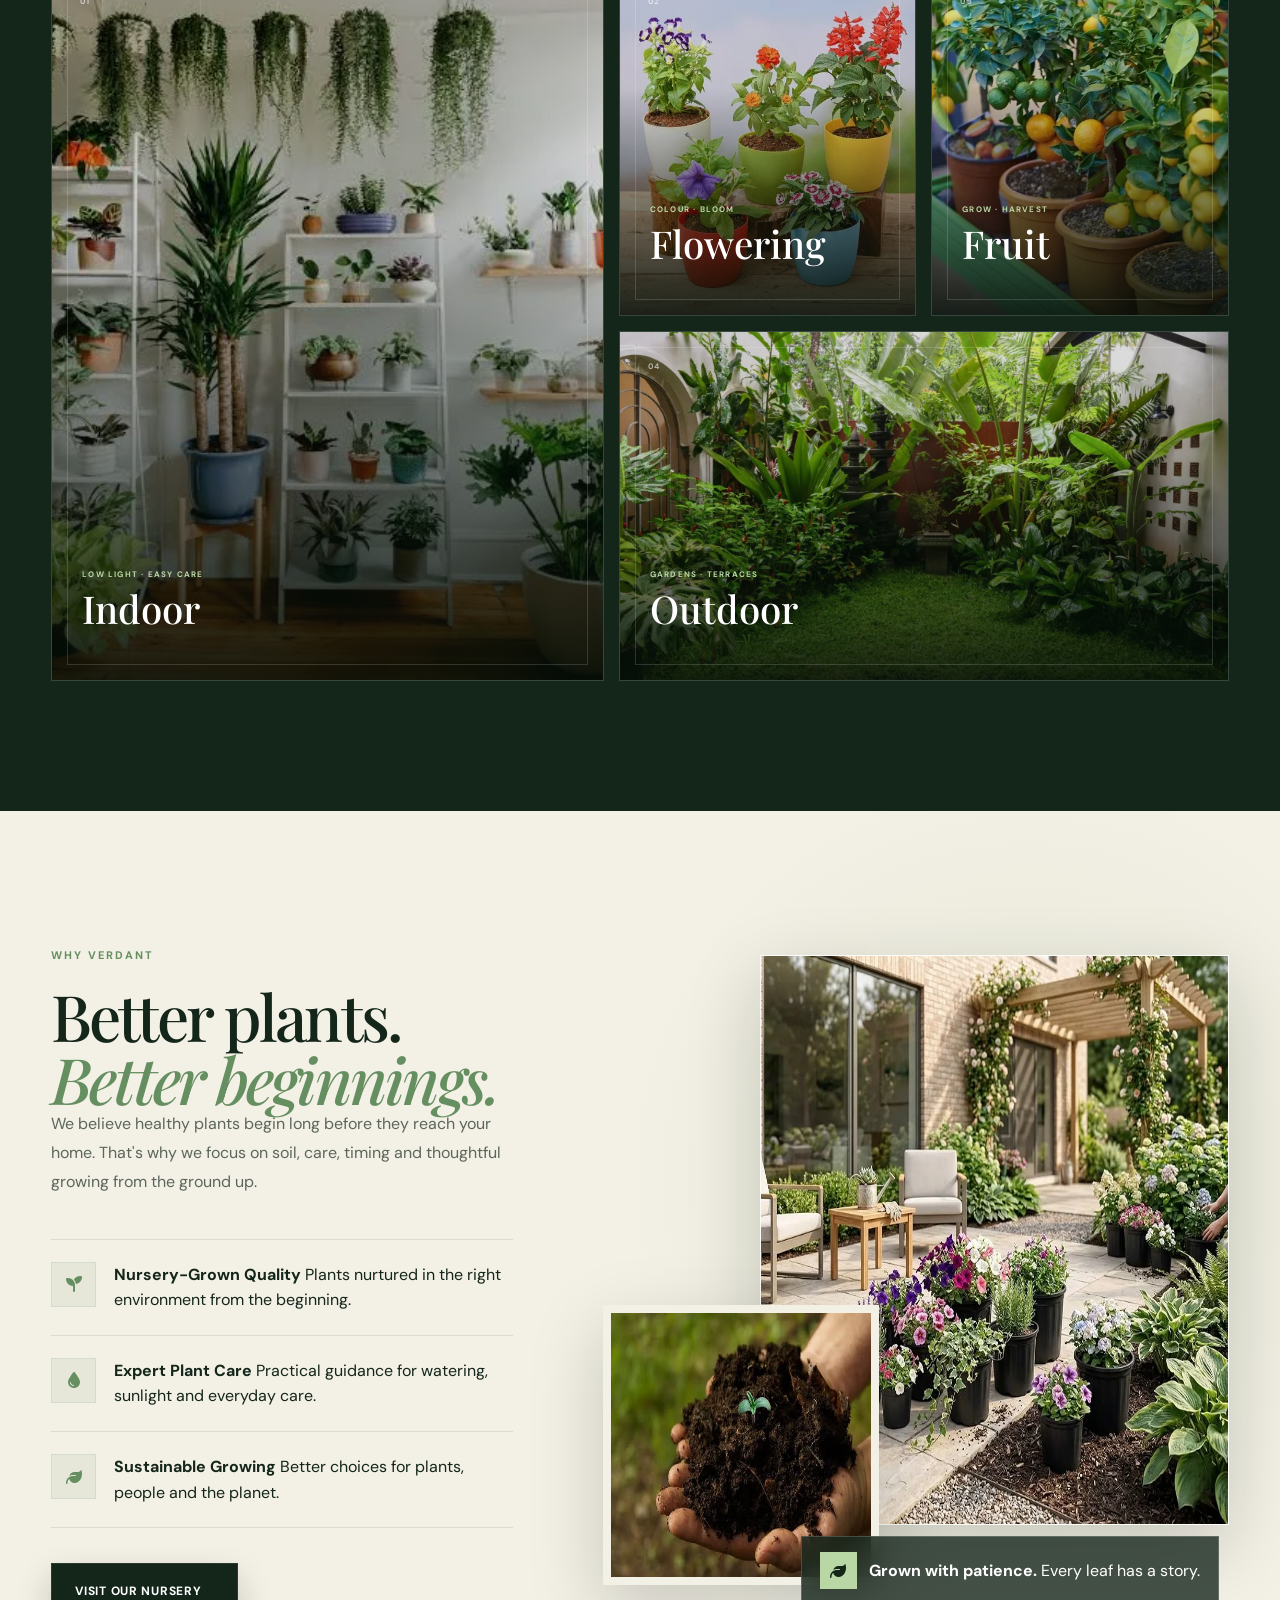
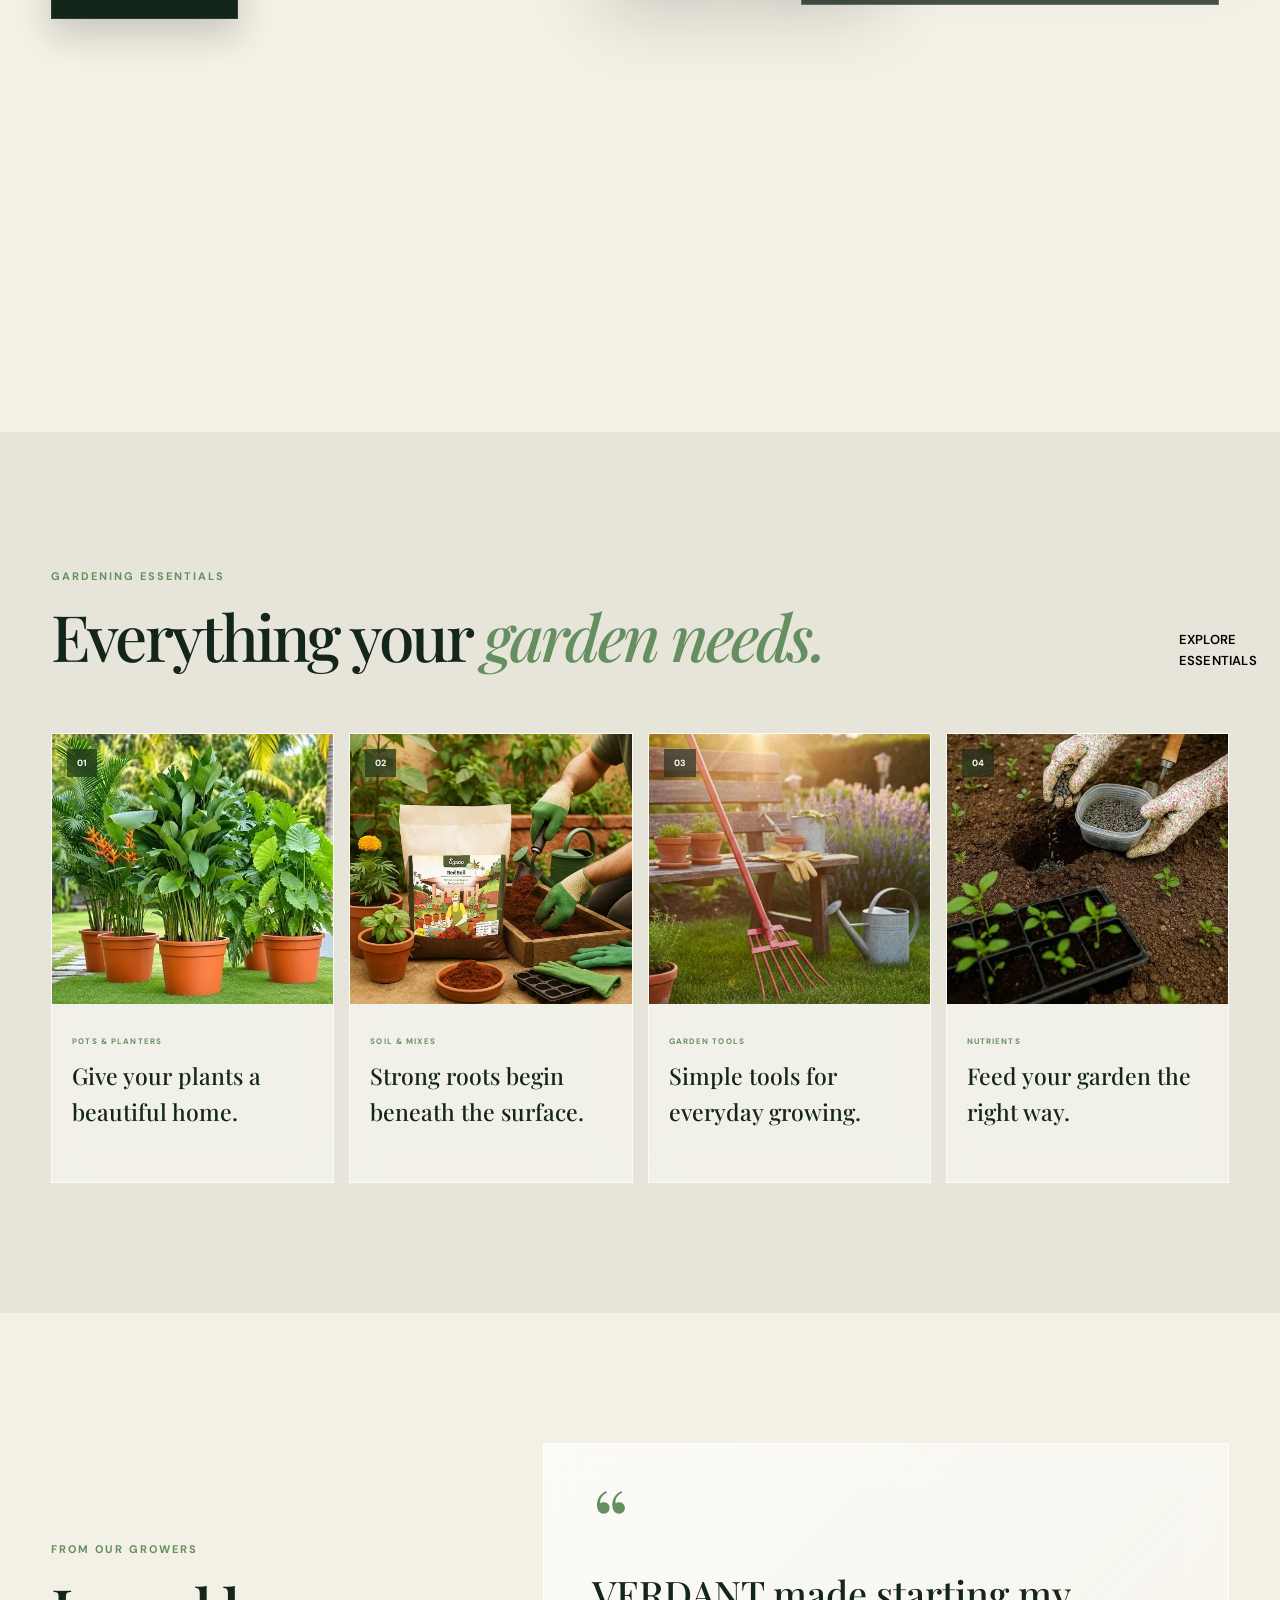
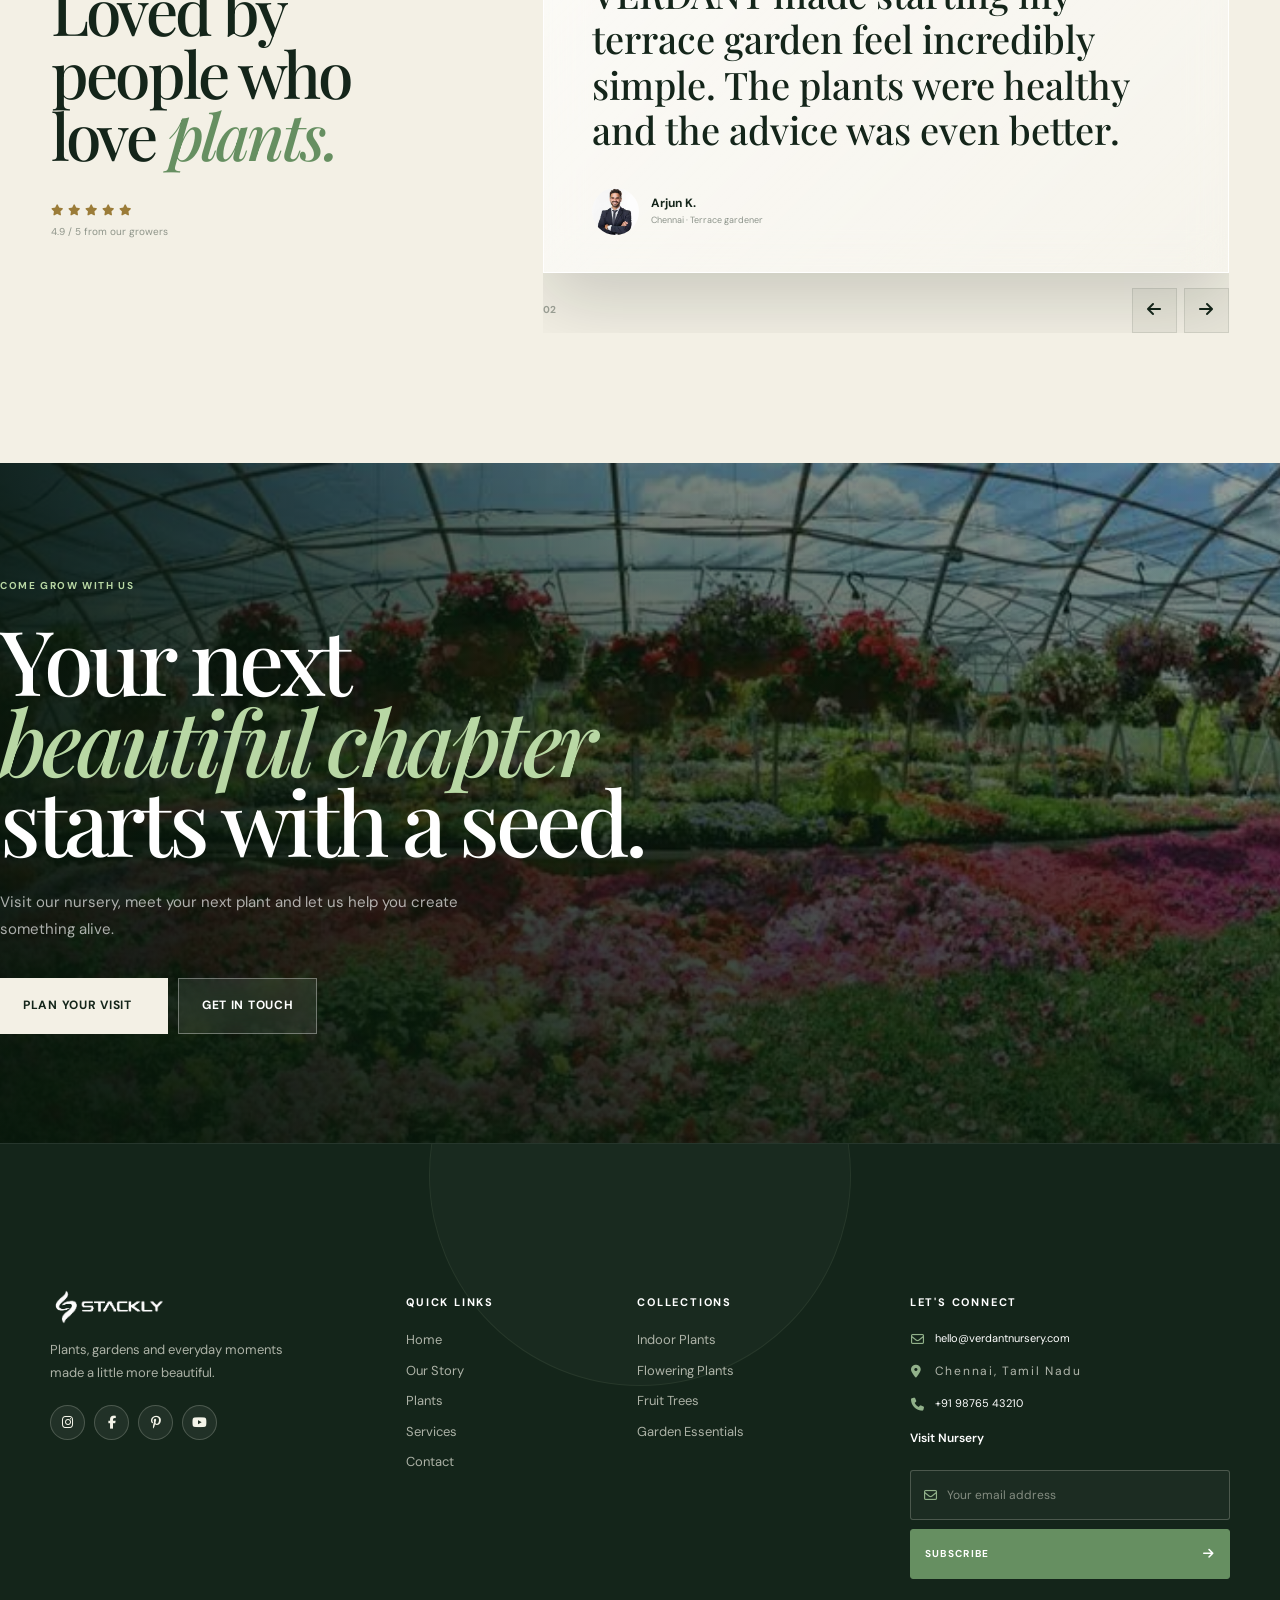
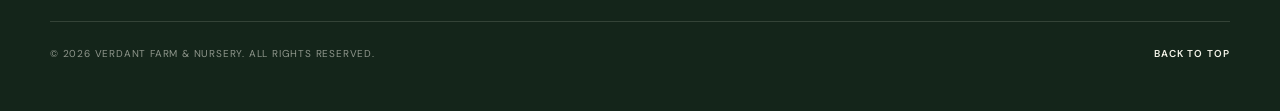
==== commit 33fc437c: "addadd" ====
--- a/index.html
+++ b/index.html
@@ -20,7 +20,7 @@
         content="#14251a"
     >
 
-    <title>VERDANT — Farm & Nursery | Grow Something Beautiful</title>
+    <title>HOME</title>
 
 
     <!-- =========================================================
@@ -979,7 +979,7 @@
          PLANT SWITCHER
     ====================================================== -->
 
-    <div class="hero-plant-controls">
+    <!-- <div class="hero-plant-controls">
 
         <button
             type="button"
@@ -1008,7 +1008,7 @@
             Garden
         </button>
 
-    </div>
+    </div> !-->
 
 
 
@@ -2530,25 +2530,30 @@
         <div class="footer-column">
 
             <span class="footer-heading">
-                EXPLORE
+                QUICK LINKS
             </span>
 
             <div class="footer-links">
 
-                <a href="#home">
+                <a href="index.html">
                     Home
                 </a>
 
-                <a href="#our-story">
+                <a href="about.html">
                     Our Story
                 </a>
 
-                <a href="#featured-plants">
+                <a href="plants.html">
                     Plants
                 </a>
 
-                <a href="#services">
+                <a href="services.html">
                     Services
+                </a>
+
+
+                 <a href="contact.html">
+                    Contact
                 </a>
 
             </div>
--- a/css/preloader.css
+++ b/css/preloader.css
@@ -1832,4 +1832,71 @@
         scroll-behavior: auto !important;
     }
 
+}
+
+
+
+
+
+
+
+
+
+
+
+/* =========================================================
+   VERDANT PRELOADER — SPEED OPTIMIZATION
+========================================================= */
+
+.farm-preloader {
+    animation: verdantPreloaderExit 0.5s ease-in-out 1.8s forwards !important;
+    will-change: opacity, visibility;
+}
+
+.preloader-sun {
+    animation-duration: 0.6s !important;
+}
+
+.seed-world {
+    animation-duration: 1.1s !important;
+}
+
+.seed-container {
+    animation-duration: 0.7s !important;
+}
+
+.preloader-roots svg path {
+    animation-duration: 0.7s !important;
+}
+
+.preloader-plant {
+    animation-duration: 0.8s !important;
+}
+
+.plant-leaf {
+    animation-duration: 0.5s !important;
+}
+
+.loader-copy {
+    animation-duration: 0.5s !important;
+}
+
+.loader-progress-bar {
+    animation-duration: 1.6s !important;
+}
+
+@keyframes verdantPreloaderExit {
+    to {
+        opacity: 0;
+        visibility: hidden;
+        pointer-events: none;
+    }
+}
+
+/* Accessibility */
+@media (prefers-reduced-motion: reduce) {
+    .farm-preloader {
+        animation-duration: 0.1s !important;
+        animation-delay: 0s !important;
+    }
 }
--- a/css/style.css
+++ b/css/style.css
@@ -7770,3 +7770,1100 @@
 
 
 
+
+/* =========================================================
+   VERDANT — COMPACT PREMIUM FOOTER
+========================================================= */
+
+.site-footer {
+    position: relative;
+    width: 100%;
+    background: #14251a;
+    color: #f4f4e9;
+    overflow: hidden;
+}
+
+/* =========================================================
+   FOOTER TOP
+========================================================= */
+
+.footer-top {
+    width: min(100% - 100px, 1380px);
+    margin: 0 auto;
+    padding: 55px 0 42px;
+
+    display: grid;
+    grid-template-columns: 1.15fr 0.7fr 0.85fr 1.15fr;
+    gap: 42px;
+
+    align-items: start;
+}
+
+/* =========================================================
+   FOOTER BRAND
+========================================================= */
+
+.footer-brand {
+    display: flex;
+    flex-direction: column;
+    align-items: flex-start;
+}
+
+.footer-logo {
+    display: inline-flex;
+    align-items: center;
+    justify-content: flex-start;
+
+    width: 115px;
+    height: auto;
+    margin-bottom: 14px;
+}
+
+.footer-logo img {
+    display: block;
+    width: 100%;
+    height: auto;
+    max-height: 65px;
+    object-fit: contain;
+    object-position: left center;
+}
+
+.footer-description {
+    max-width: 260px;
+    margin: 0 0 20px;
+
+    color: rgba(244, 244, 233, 0.68);
+
+    font-family: "DM Sans", sans-serif;
+    font-size: 13px;
+    font-weight: 400;
+    line-height: 1.8;
+}
+
+/* =========================================================
+   SOCIAL MEDIA
+========================================================= */
+
+.footer-socials {
+    display: flex;
+    align-items: center;
+    gap: 9px;
+}
+
+.footer-socials a {
+    width: 35px;
+    height: 35px;
+
+    display: inline-flex;
+    align-items: center;
+    justify-content: center;
+
+    border: 1px solid rgba(244, 244, 233, 0.2);
+    border-radius: 50%;
+
+    color: #f4f4e9;
+    font-size: 13px;
+    text-decoration: none;
+
+    transition:
+        background 0.3s ease,
+        color 0.3s ease,
+        border-color 0.3s ease,
+        transform 0.3s ease;
+}
+
+.footer-socials a:hover {
+    background: #668f61;
+    border-color: #668f61;
+    color: #ffffff;
+    transform: translateY(-3px);
+}
+
+/* =========================================================
+   FOOTER COLUMNS
+========================================================= */
+
+.footer-column {
+    display: flex;
+    flex-direction: column;
+    align-items: flex-start;
+    min-width: 0;
+}
+
+.footer-heading {
+    display: block;
+    margin: 5px 0 20px;
+
+    color: #ffffff;
+
+    font-family: "DM Sans", sans-serif;
+    font-size: 11px;
+    font-weight: 700;
+
+    letter-spacing: 1.8px;
+    line-height: 1.5;
+}
+
+/* =========================================================
+   QUICK LINKS & COLLECTIONS
+========================================================= */
+
+.footer-links {
+    display: flex;
+    flex-direction: column;
+    align-items: flex-start;
+    gap: 11px;
+}
+
+.footer-links a {
+    display: inline-block;
+
+    color: rgba(244, 244, 233, 0.68);
+
+    font-family: "DM Sans", sans-serif;
+    font-size: 13px;
+    font-weight: 400;
+
+    line-height: 1.5;
+    text-decoration: none;
+
+    transition:
+        color 0.25s ease,
+        transform 0.25s ease;
+}
+
+.footer-links a:hover {
+    color: #ffffff;
+    transform: translateX(4px);
+}
+
+/* =========================================================
+   CONTACT DETAILS
+========================================================= */
+
+.footer-contact {
+    gap: 0;
+}
+
+.footer-contact .footer-heading {
+    margin-bottom: 19px;
+}
+
+.footer-contact-link,
+.footer-note {
+    display: flex;
+    align-items: flex-start;
+    gap: 10px;
+
+    width: 100%;
+    margin-bottom: 13px;
+
+    color: rgba(244, 244, 233, 0.7);
+
+    font-family: "DM Sans", sans-serif;
+    font-size: 12px;
+    font-weight: 400;
+
+    line-height: 1.7;
+    text-decoration: none;
+
+    overflow-wrap: anywhere;
+}
+
+.footer-contact-link i,
+.footer-note i {
+    flex: 0 0 15px;
+    width: 15px;
+
+    margin-top: 4px;
+
+    color: #91b18a;
+    font-size: 13px;
+    text-align: center;
+}
+
+.footer-contact-link:hover {
+    color: #ffffff;
+}
+
+/* =========================================================
+   VISIT NURSERY
+========================================================= */
+
+.footer-contact-link.visit-link {
+    display: inline-flex;
+    align-items: center;
+    gap: 9px;
+
+    width: auto;
+    margin-top: 2px;
+    margin-bottom: 20px;
+
+    color: #ffffff;
+    font-size: 12px;
+    font-weight: 600;
+
+    transition: color 0.25s ease;
+}
+
+.footer-contact-link.visit-link i {
+    flex: initial;
+    width: auto;
+    margin-top: 0;
+
+    font-size: 11px;
+}
+
+.footer-contact-link.visit-link:hover {
+    color: #a9c9a2;
+}
+
+/* =========================================================
+   EMAIL SUBSCRIBE
+========================================================= */
+
+.footer-subscribe {
+    display: flex;
+    flex-direction: column;
+    gap: 9px;
+
+    width: 100%;
+    max-width: 290px;
+    margin-top: 2px;
+}
+
+.subscribe-input {
+    display: flex;
+    align-items: center;
+    gap: 10px;
+
+    width: 100%;
+    min-height: 43px;
+    padding: 0 13px;
+
+    border: 1px solid rgba(244, 244, 233, 0.22);
+    border-radius: 3px;
+
+    background: rgba(255, 255, 255, 0.035);
+
+    transition: border-color 0.25s ease;
+}
+
+.subscribe-input:focus-within {
+    border-color: #91b18a;
+}
+
+.subscribe-input > i {
+    flex: 0 0 auto;
+
+    color: #91b18a;
+    font-size: 13px;
+}
+
+.subscribe-input input {
+    width: 100%;
+    min-width: 0;
+    height: 40px;
+
+    padding: 0;
+
+    border: none;
+    outline: none;
+
+    background: transparent;
+
+    color: #ffffff;
+    font-family: "DM Sans", sans-serif;
+    font-size: 12px;
+}
+
+.subscribe-input input::placeholder {
+    color: rgba(244, 244, 233, 0.48);
+}
+
+/* =========================================================
+   SUBSCRIBE BUTTON
+========================================================= */
+
+.subscribe-button {
+    display: flex;
+    align-items: center;
+    justify-content: space-between;
+    gap: 12px;
+
+    width: 100%;
+    min-height: 41px;
+    padding: 0 14px;
+
+    border: 1px solid #668f61;
+    border-radius: 3px;
+
+    background: #668f61;
+    color: #ffffff;
+
+    font-family: "DM Sans", sans-serif;
+    font-size: 10px;
+    font-weight: 700;
+
+    letter-spacing: 1.3px;
+    cursor: pointer;
+
+    transition:
+        background 0.25s ease,
+        border-color 0.25s ease;
+}
+
+.subscribe-button i {
+    font-size: 12px;
+    transition: transform 0.25s ease;
+}
+
+.subscribe-button:hover {
+    background: #54794f;
+    border-color: #54794f;
+}
+
+.subscribe-button:hover i {
+    transform: translateX(4px);
+}
+
+/* =========================================================
+   FOOTER BOTTOM
+========================================================= */
+
+.footer-bottom {
+    width: min(100% - 100px, 1380px);
+    min-height: 65px;
+
+    margin: 0 auto;
+    padding: 16px 0;
+
+    display: flex;
+    align-items: center;
+    justify-content: space-between;
+    gap: 20px;
+
+    border-top: 1px solid rgba(244, 244, 233, 0.14);
+}
+
+.footer-bottom > span {
+    color: rgba(244, 244, 233, 0.55);
+
+    font-family: "DM Sans", sans-serif;
+    font-size: 10px;
+    font-weight: 400;
+
+    letter-spacing: 0.8px;
+    line-height: 1.8;
+}
+
+/* =========================================================
+   BACK TO TOP
+========================================================= */
+
+.back-to-top {
+    display: inline-flex;
+    align-items: center;
+    gap: 13px;
+
+    padding: 0;
+
+    border: none;
+    background: transparent;
+
+    color: #f4f4e9;
+
+    font-family: "DM Sans", sans-serif;
+    font-size: 10px;
+    font-weight: 600;
+
+    letter-spacing: 1.1px;
+    cursor: pointer;
+}
+
+.back-top-button {
+    display: inline-flex;
+    align-items: center;
+    justify-content: center;
+
+    width: 34px;
+    height: 34px;
+
+    border: 1px solid rgba(244, 244, 233, 0.28);
+    border-radius: 50%;
+
+    color: #ffffff;
+
+    transition:
+        background 0.25s ease,
+        border-color 0.25s ease,
+        transform 0.25s ease;
+}
+
+.back-to-top:hover .back-top-button {
+    background: #668f61;
+    border-color: #668f61;
+    transform: translateY(-3px);
+}
+
+/* =========================================================
+   TABLET RESPONSIVE
+========================================================= */
+
+@media (max-width: 1024px) {
+
+    .footer-top {
+        width: calc(100% - 64px);
+
+        grid-template-columns: 1fr 1fr;
+        gap: 38px 50px;
+
+        padding: 45px 0 35px;
+    }
+
+    .footer-brand {
+        padding-right: 20px;
+    }
+
+    .footer-description {
+        max-width: 300px;
+    }
+
+    .footer-bottom {
+        width: calc(100% - 64px);
+    }
+
+    .footer-subscribe {
+        max-width: 340px;
+    }
+}
+
+/* =========================================================
+   MOBILE RESPONSIVE
+========================================================= */
+
+@media (max-width: 600px) {
+
+    .footer-top {
+        width: calc(100% - 40px);
+
+        grid-template-columns: 1fr 1fr;
+        gap: 32px 20px;
+
+        padding: 36px 0 30px;
+    }
+
+    .footer-brand {
+        grid-column: 1 / -1;
+        padding-right: 0;
+    }
+
+    .footer-logo {
+        width: 105px;
+        margin-bottom: 11px;
+    }
+
+    .footer-logo img {
+        max-height: 58px;
+    }
+
+    .footer-description {
+        max-width: 280px;
+        margin-bottom: 16px;
+
+        font-size: 12px;
+        line-height: 1.7;
+    }
+
+    .footer-socials {
+        gap: 8px;
+    }
+
+    .footer-socials a {
+        width: 32px;
+        height: 32px;
+        font-size: 12px;
+    }
+
+    .footer-heading {
+        margin: 3px 0 15px;
+        font-size: 10px;
+        letter-spacing: 1.3px;
+    }
+
+    .footer-links {
+        gap: 10px;
+    }
+
+    .footer-links a {
+        font-size: 12px;
+        line-height: 1.5;
+    }
+
+    .footer-contact {
+        grid-column: 1 / -1;
+    }
+
+    .footer-contact .footer-heading {
+        margin-bottom: 16px;
+    }
+
+    .footer-contact-link,
+    .footer-note {
+        gap: 9px;
+        margin-bottom: 11px;
+        font-size: 12px;
+    }
+
+    .footer-contact-link.visit-link {
+        margin-bottom: 16px;
+    }
+
+    .footer-subscribe {
+        max-width: 100%;
+    }
+
+    .subscribe-input {
+        min-height: 42px;
+    }
+
+    .subscribe-input input {
+        height: 38px;
+        font-size: 12px;
+    }
+
+    .subscribe-button {
+        min-height: 40px;
+    }
+
+    .footer-bottom {
+        width: calc(100% - 40px);
+        min-height: auto;
+
+        padding: 17px 0;
+
+        align-items: flex-start;
+        gap: 14px;
+    }
+
+    .footer-bottom > span {
+        max-width: 230px;
+        font-size: 9px;
+        line-height: 1.8;
+    }
+
+    .back-to-top {
+        gap: 8px;
+        font-size: 9px;
+        letter-spacing: 0.6px;
+    }
+
+    .back-top-button {
+        width: 30px;
+        height: 30px;
+        flex-shrink: 0;
+    }
+}
+
+/* =========================================================
+   SMALL MOBILE
+========================================================= */
+
+@media (max-width: 380px) {
+
+    .footer-top {
+        width: calc(100% - 32px);
+        column-gap: 14px;
+    }
+
+    .footer-bottom {
+        width: calc(100% - 32px);
+        flex-wrap: wrap;
+        align-items: center;
+    }
+
+    .footer-bottom > span {
+        max-width: 100%;
+    }
+}
+
+/* =========================================================
+   REDUCED MOTION ACCESSIBILITY
+========================================================= */
+
+@media (prefers-reduced-motion: reduce) {
+
+    .site-footer *,
+    .site-footer *::before,
+    .site-footer *::after {
+        scroll-behavior: auto !important;
+        animation-duration: 0.01ms !important;
+        animation-iteration-count: 1 !important;
+        transition-duration: 0.01ms !important;
+    }
+}
+
+
+
+
+
+
+
+
+/* =========================================================
+   VERDANT FOOTER — ALIGNMENT FIX
+========================================================= */
+
+.site-footer {
+    width: 100%;
+    box-sizing: border-box;
+}
+
+.site-footer *,
+.site-footer *::before,
+.site-footer *::after {
+    box-sizing: border-box;
+}
+
+/* FOOTER GRID */
+
+.site-footer .footer-top {
+    display: grid;
+    grid-template-columns:
+        minmax(0, 1.15fr)
+        minmax(0, 0.7fr)
+        minmax(0, 0.85fr)
+        minmax(0, 1.15fr);
+
+    align-items: start;
+    justify-content: space-between;
+
+    gap: 36px;
+
+    width: min(100% - 100px, 1380px);
+    margin-inline: auto;
+}
+
+/* RESET COLUMN ALIGNMENT */
+
+.site-footer .footer-brand,
+.site-footer .footer-column {
+    width: 100%;
+    min-width: 0;
+    margin: 0;
+    padding: 0;
+
+    display: flex;
+    flex-direction: column;
+    align-items: flex-start;
+    justify-content: flex-start;
+}
+
+/* BRAND */
+
+.site-footer .footer-logo {
+    display: inline-flex;
+    align-items: center;
+    justify-content: flex-start;
+
+    margin: 0 0 14px;
+}
+
+.site-footer .footer-logo img {
+    display: block;
+    width: 115px;
+    max-width: 100%;
+    height: auto;
+    object-fit: contain;
+}
+
+.site-footer .footer-description {
+    width: 100%;
+    max-width: 260px;
+
+    margin: 0 0 20px;
+    text-align: left;
+}
+
+/* SOCIAL ICONS */
+
+.site-footer .footer-socials {
+    display: flex;
+    flex-direction: row;
+    align-items: center;
+    justify-content: flex-start;
+
+    gap: 9px;
+    margin: 0;
+}
+
+/* COLUMN HEADINGS */
+
+.site-footer .footer-heading {
+    display: block;
+    width: 100%;
+
+    margin: 5px 0 20px;
+    padding: 0;
+
+    text-align: left;
+    line-height: 1.5;
+}
+
+/* QUICK LINKS AND COLLECTIONS */
+
+.site-footer .footer-links {
+    display: flex;
+    flex-direction: column;
+    align-items: flex-start;
+    justify-content: flex-start;
+
+    width: 100%;
+    gap: 11px;
+    margin: 0;
+    padding: 0;
+}
+
+.site-footer .footer-links a {
+    display: block;
+    width: fit-content;
+    max-width: 100%;
+
+    margin: 0;
+    padding: 0;
+
+    text-align: left;
+    line-height: 1.5;
+}
+
+/* CONTACT COLUMN */
+
+.site-footer .footer-contact {
+    align-items: flex-start;
+}
+
+.site-footer .footer-contact .footer-heading {
+    margin-bottom: 19px;
+}
+
+.site-footer .footer-contact-link,
+.site-footer .footer-note {
+    display: flex;
+    flex-direction: row;
+    align-items: flex-start;
+    justify-content: flex-start;
+
+    width: 100%;
+    max-width: 100%;
+
+    gap: 10px;
+    margin: 0 0 13px;
+    padding: 0;
+
+    text-align: left;
+    line-height: 1.7;
+}
+
+.site-footer .footer-contact-link > i,
+.site-footer .footer-note > i {
+    flex: 0 0 15px;
+    width: 15px;
+    margin-top: 4px;
+    text-align: center;
+}
+
+.site-footer .footer-contact-link > span,
+.site-footer .footer-note > span {
+    flex: 1;
+    min-width: 0;
+    overflow-wrap: anywhere;
+}
+
+/* VISIT NURSERY */
+
+.site-footer .footer-contact-link.visit-link {
+    display: inline-flex;
+    flex-direction: row;
+    align-items: center;
+    justify-content: flex-start;
+
+    width: fit-content;
+    max-width: 100%;
+
+    margin: 2px 0 20px;
+    gap: 9px;
+}
+
+.site-footer .footer-contact-link.visit-link > i {
+    flex: 0 0 auto;
+    width: auto;
+    margin: 0;
+}
+
+/* SUBSCRIBE FORM */
+
+.site-footer .footer-subscribe {
+    display: flex;
+    flex-direction: column;
+    align-items: stretch;
+
+    width: 100%;
+    max-width: 100%;
+    margin: 2px 0 0;
+    padding: 0;
+    gap: 9px;
+}
+
+.site-footer .subscribe-input {
+    display: flex;
+    align-items: center;
+
+    width: 100%;
+    min-width: 0;
+    margin: 0;
+}
+
+.site-footer .subscribe-input input {
+    flex: 1;
+    min-width: 0;
+}
+
+.site-footer .subscribe-button {
+    display: flex;
+    align-items: center;
+    justify-content: space-between;
+
+    width: 100%;
+    margin: 0;
+}
+
+/* FOOTER BOTTOM */
+
+.site-footer .footer-bottom {
+    width: min(100% - 100px, 1380px);
+    margin-inline: auto;
+
+    display: flex;
+    flex-direction: row;
+    align-items: center;
+    justify-content: space-between;
+
+    gap: 20px;
+}
+
+.site-footer .footer-bottom > span {
+    margin: 0;
+    text-align: left;
+}
+
+.site-footer .back-to-top {
+    display: inline-flex;
+    flex-direction: row;
+    align-items: center;
+    justify-content: flex-end;
+
+    flex-shrink: 0;
+    margin: 0;
+}
+
+/* =========================================================
+   TABLET
+========================================================= */
+
+@media (max-width: 1024px) {
+
+    .site-footer .footer-top {
+        width: calc(100% - 64px);
+
+        grid-template-columns: repeat(2, minmax(0, 1fr));
+        gap: 38px 40px;
+    }
+
+    .site-footer .footer-bottom {
+        width: calc(100% - 64px);
+    }
+
+    .site-footer .footer-brand {
+        grid-column: auto;
+    }
+}
+
+/* =========================================================
+   MOBILE
+========================================================= */
+
+@media (max-width: 600px) {
+
+    .site-footer .footer-top {
+        width: calc(100% - 40px);
+
+        grid-template-columns: repeat(2, minmax(0, 1fr));
+        align-items: start;
+
+        gap: 32px 20px;
+        padding-block: 36px 30px;
+    }
+
+    .site-footer .footer-brand {
+        grid-column: 1 / -1;
+    }
+
+    .site-footer .footer-brand,
+    .site-footer .footer-column {
+        min-width: 0;
+    }
+
+    .site-footer .footer-description {
+        max-width: 280px;
+    }
+
+    .site-footer .footer-contact {
+        grid-column: 1 / -1;
+    }
+
+    .site-footer .footer-bottom {
+        width: calc(100% - 40px);
+        align-items: center;
+        gap: 14px;
+    }
+}
+
+/* SMALL MOBILE */
+
+@media (max-width: 380px) {
+
+    .site-footer .footer-top,
+    .site-footer .footer-bottom {
+        width: calc(100% - 32px);
+    }
+
+    .site-footer .footer-top {
+        column-gap: 14px;
+    }
+
+    .site-footer .footer-bottom {
+        flex-wrap: wrap;
+        align-items: flex-start;
+    }
+}
+
+
+
+
+
+
+
+
+/* =========================================================
+   VERDANT FOOTER — MOBILE SINGLE COLUMN
+========================================================= */
+
+@media (max-width: 600px) {
+
+    /* MAIN FOOTER LAYOUT */
+    .site-footer .footer-top {
+        width: calc(100% - 40px);
+
+        display: grid;
+        grid-template-columns: 1fr;
+        gap: 30px;
+
+        padding: 35px 0 30px;
+        margin: 0 auto;
+    }
+
+    /* ALL SECTIONS — ONE BY ONE */
+    .site-footer .footer-brand,
+    .site-footer .footer-column,
+    .site-footer .footer-contact {
+        grid-column: 1 / -1;
+
+        width: 100%;
+        min-width: 0;
+
+        display: flex;
+        flex-direction: column;
+        align-items: flex-start;
+
+        margin: 0;
+        padding: 0;
+    }
+
+    /* BRAND */
+    .site-footer .footer-logo {
+        width: 105px;
+        margin-bottom: 12px;
+    }
+
+    .site-footer .footer-description {
+        max-width: 300px;
+        margin-bottom: 16px;
+    }
+
+    /* SECTION HEADINGS */
+    .site-footer .footer-heading {
+        margin: 0 0 14px;
+        text-align: left;
+    }
+
+    /* LINKS */
+    .site-footer .footer-links {
+        display: flex;
+        flex-direction: column;
+        align-items: flex-start;
+
+        width: 100%;
+        gap: 10px;
+    }
+
+    .site-footer .footer-links a {
+        text-align: left;
+    }
+
+    /* CONTACT DETAILS */
+    .site-footer .footer-contact-link,
+    .site-footer .footer-note {
+        width: 100%;
+        margin-bottom: 12px;
+    }
+
+    /* SUBSCRIBE FORM */
+    .site-footer .footer-subscribe {
+        width: 100%;
+        max-width: 100%;
+        margin-top: 4px;
+    }
+
+    /* FOOTER BOTTOM */
+    .site-footer .footer-bottom {
+        width: calc(100% - 40px);
+
+        display: flex;
+        flex-direction: column;
+        align-items: flex-start;
+        justify-content: center;
+
+        gap: 16px;
+        padding: 18px 0;
+    }
+
+    .site-footer .footer-bottom > span {
+        max-width: 100%;
+        text-align: left;
+    }
+
+    .site-footer .back-to-top {
+        display: inline-flex;
+        align-items: center;
+        justify-content: flex-start;
+    }
+}
+
+/* EXTRA SMALL MOBILE */
+@media (max-width: 380px) {
+
+    .site-footer .footer-top,
+    .site-footer .footer-bottom {
+        width: calc(100% - 32px);
+    }
+}
